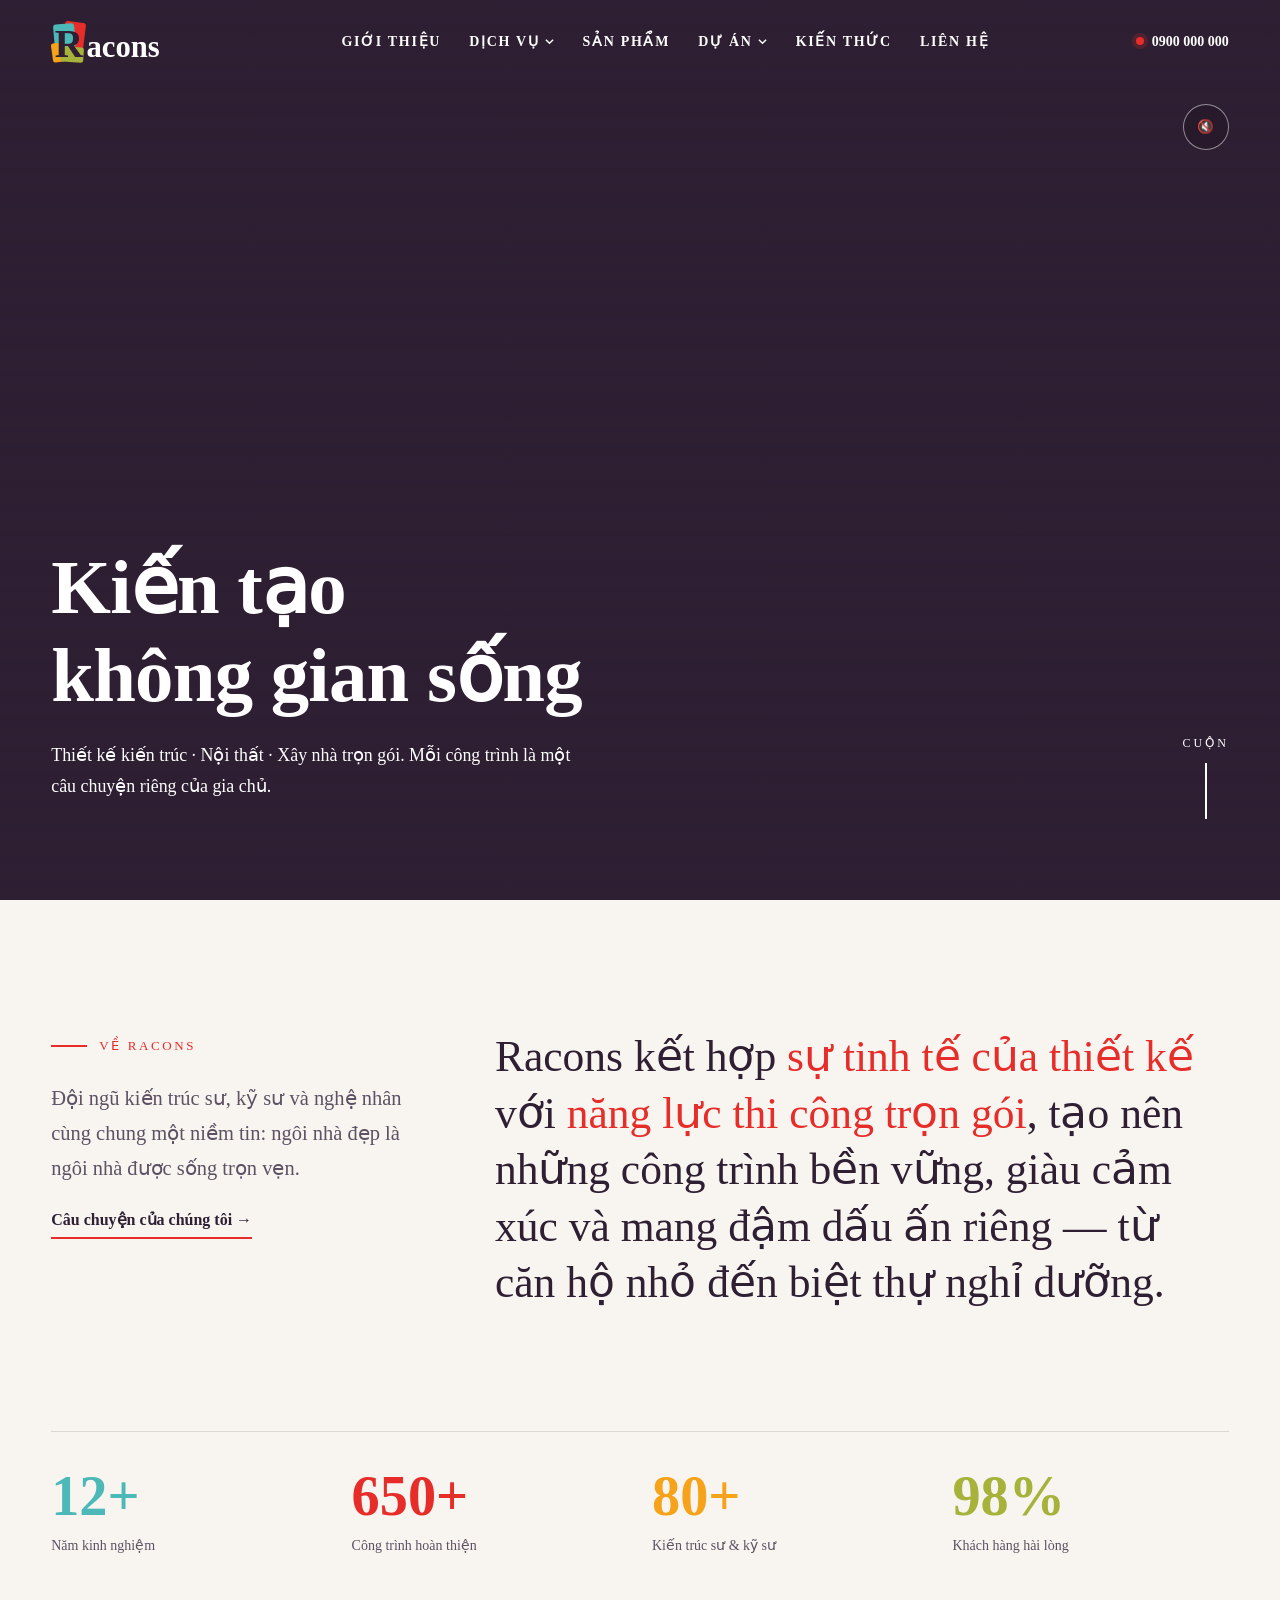
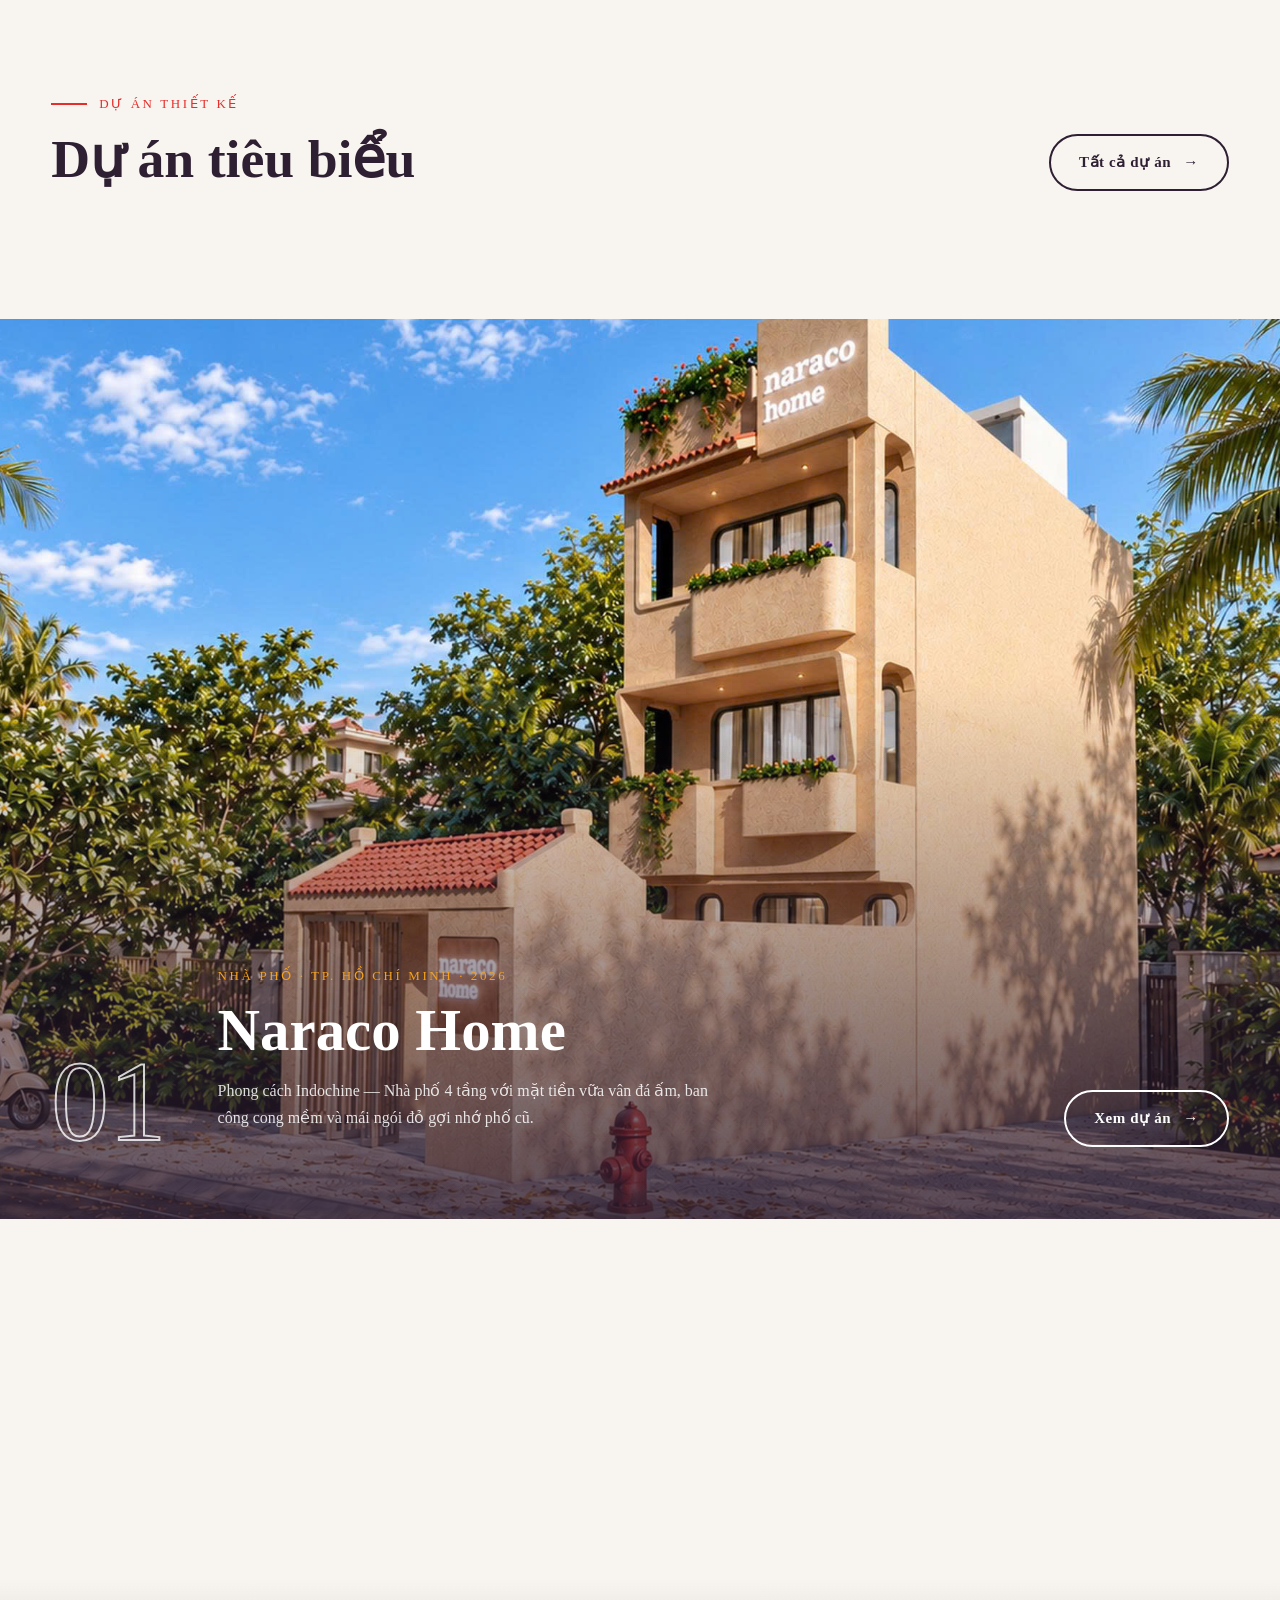
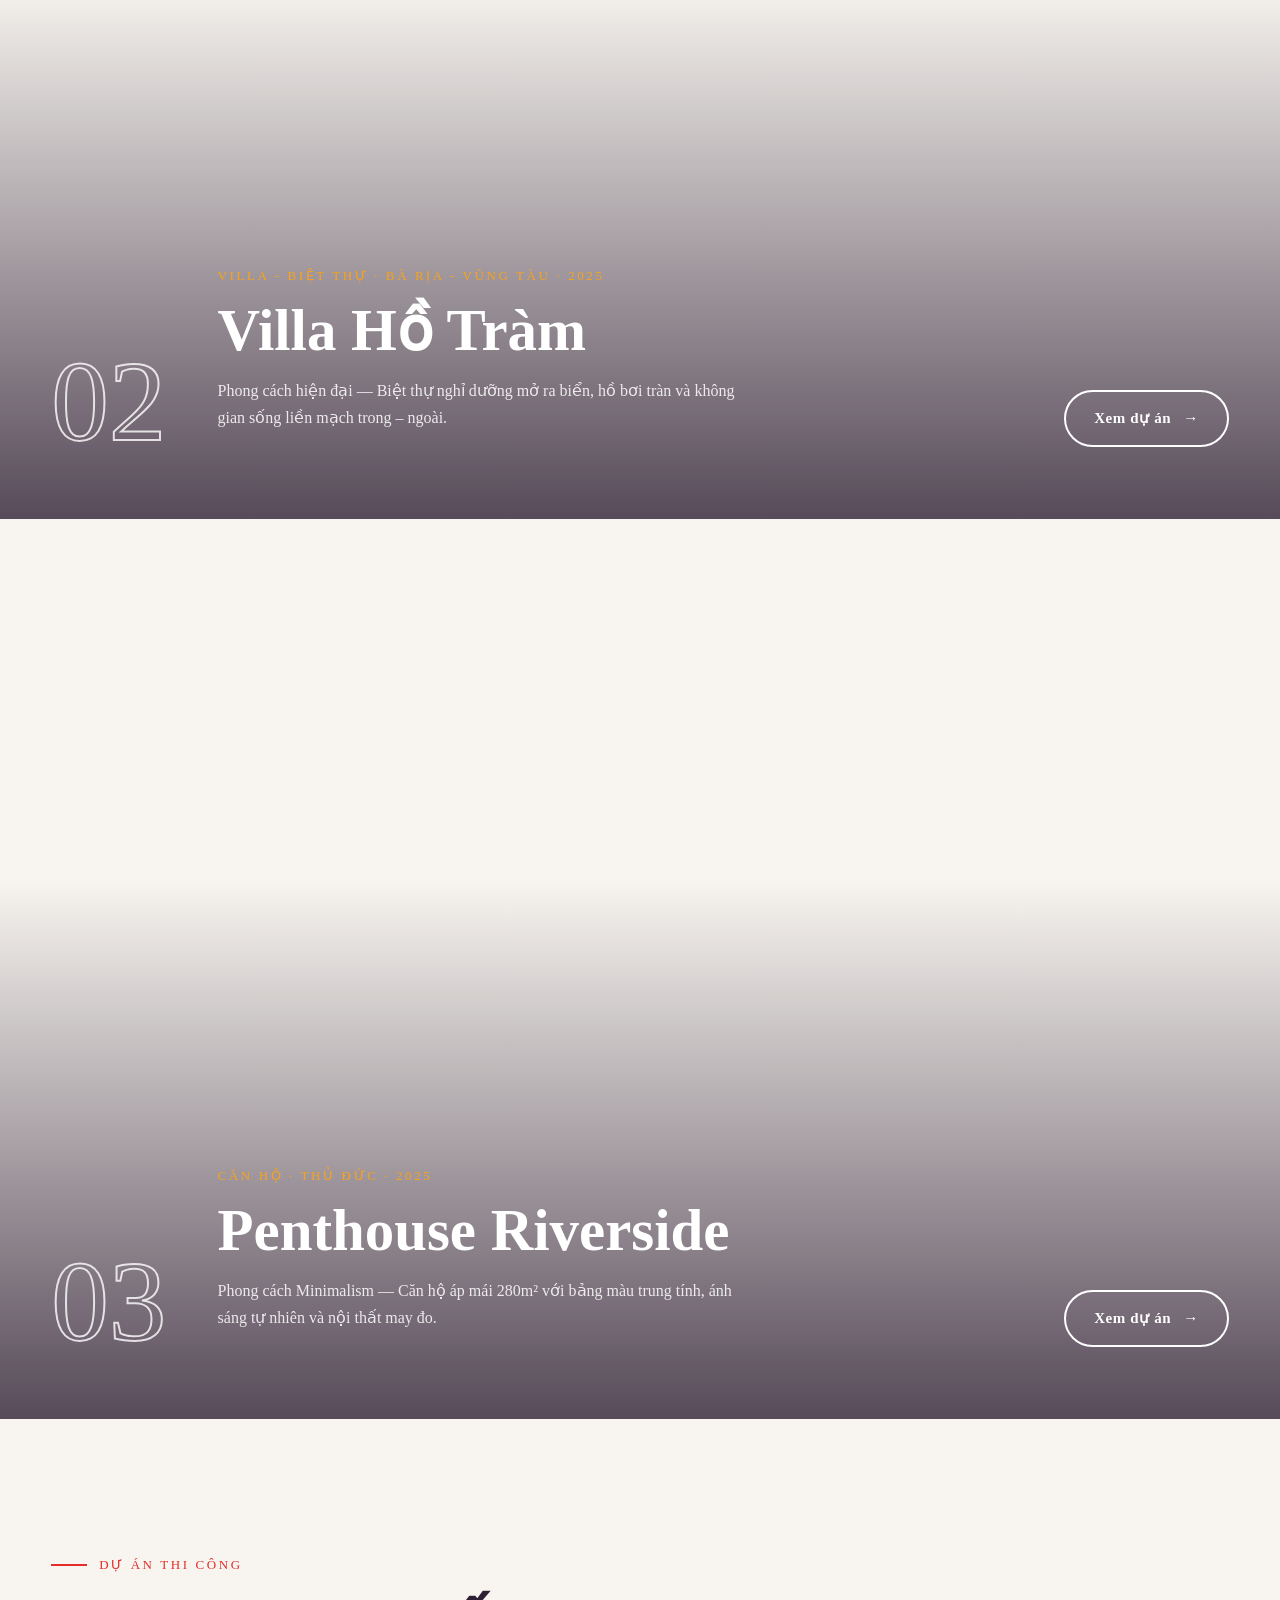
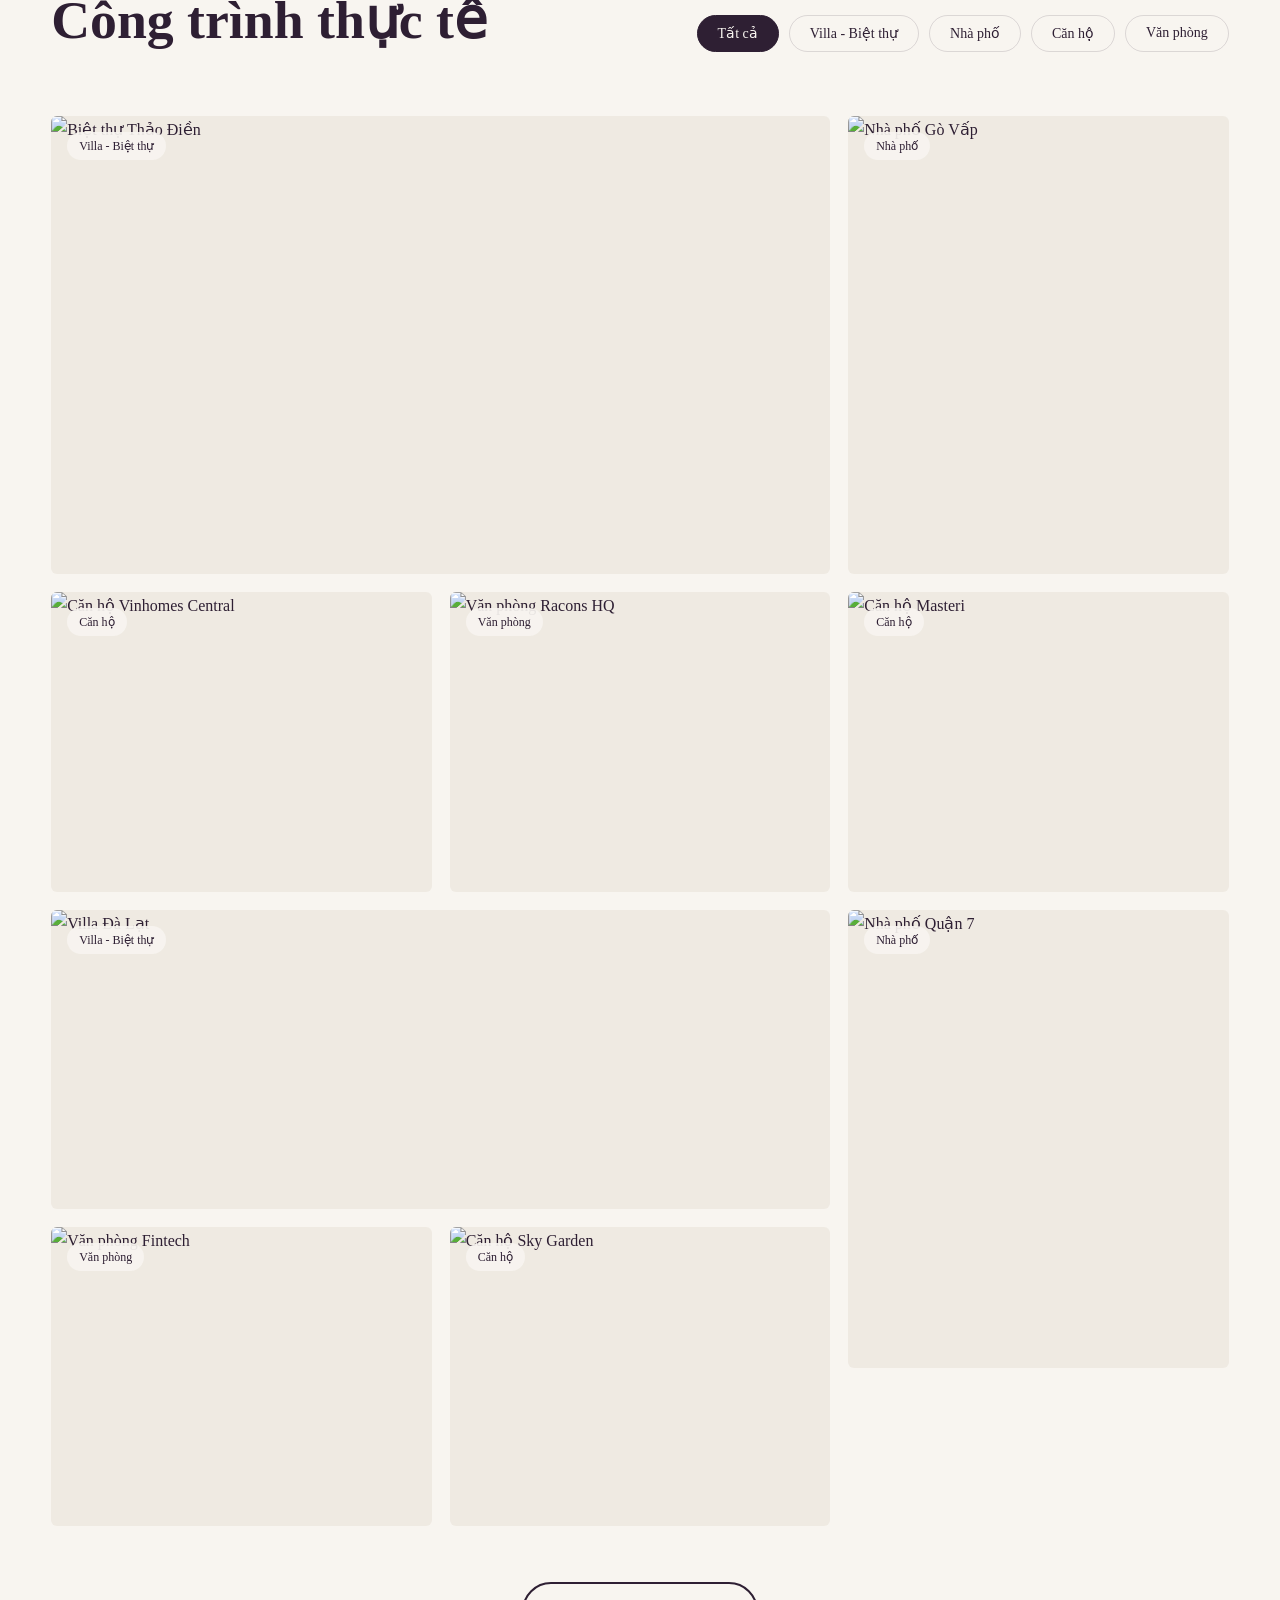
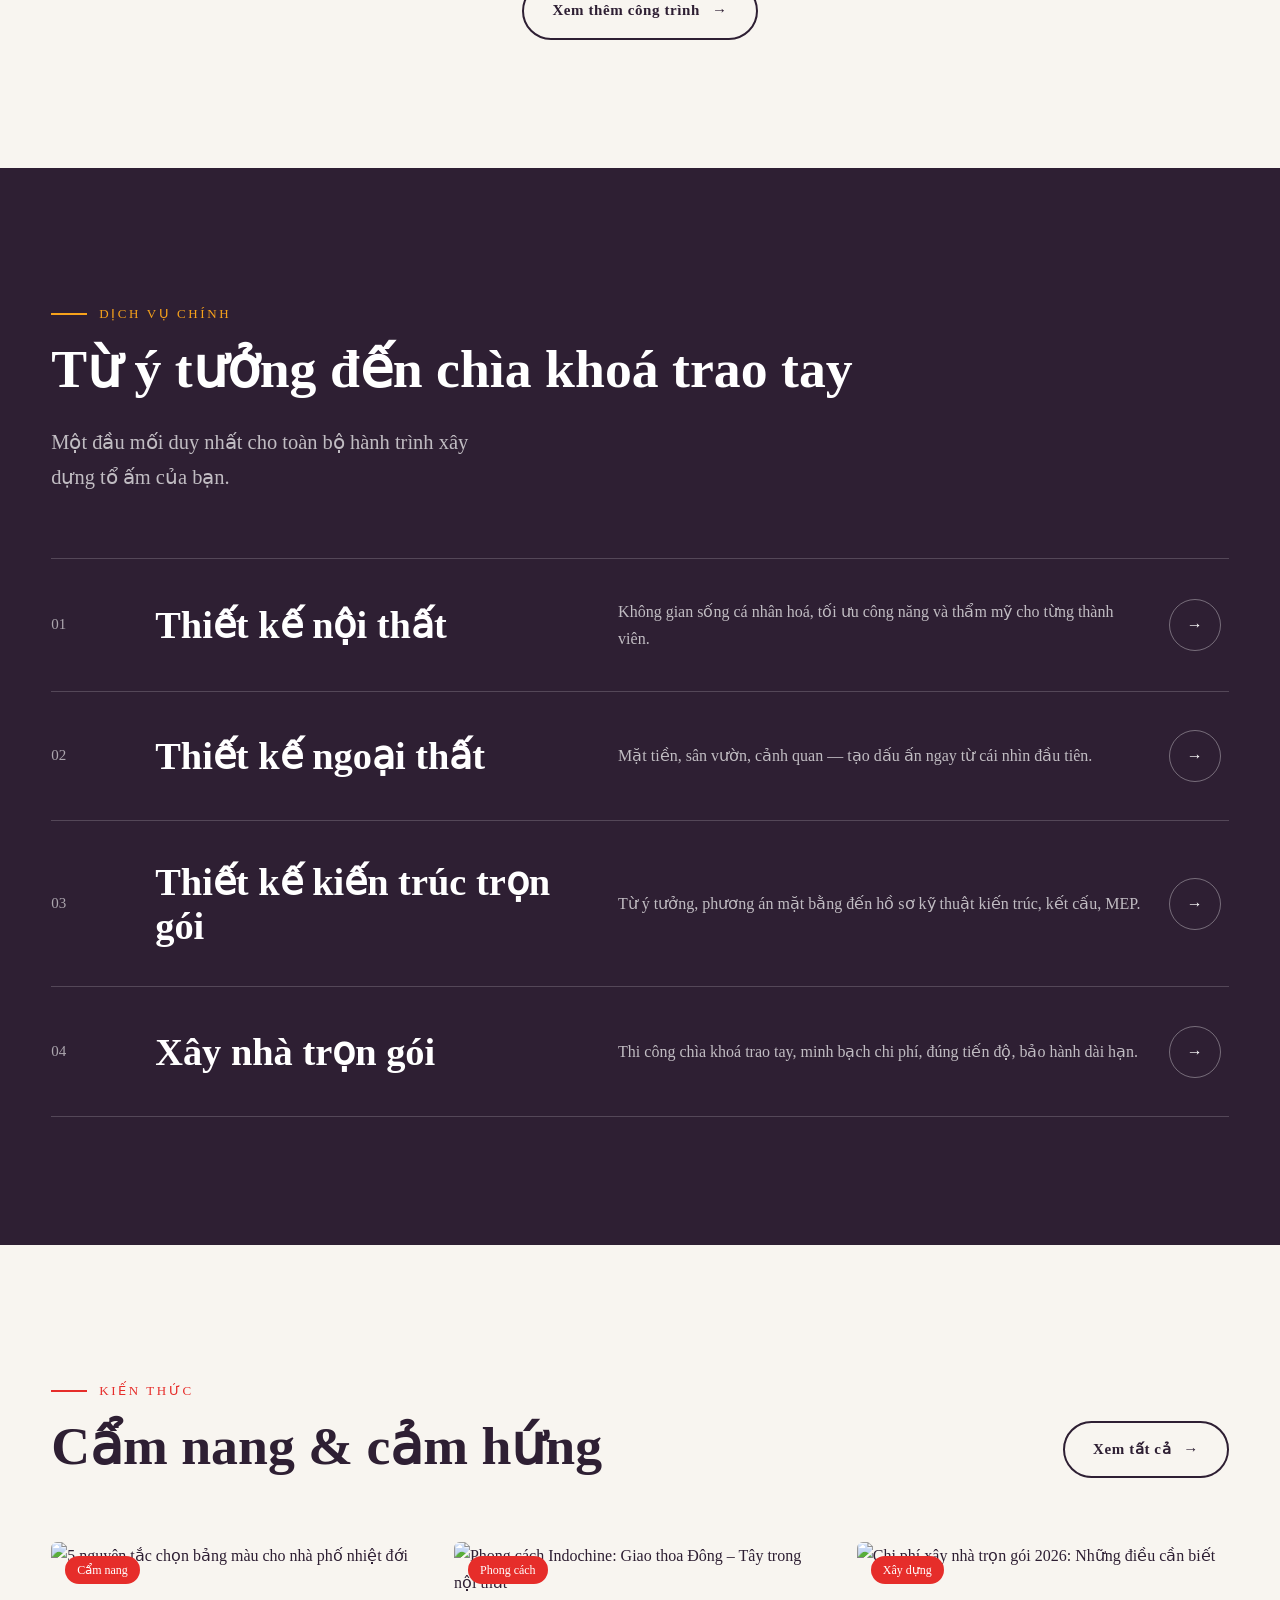
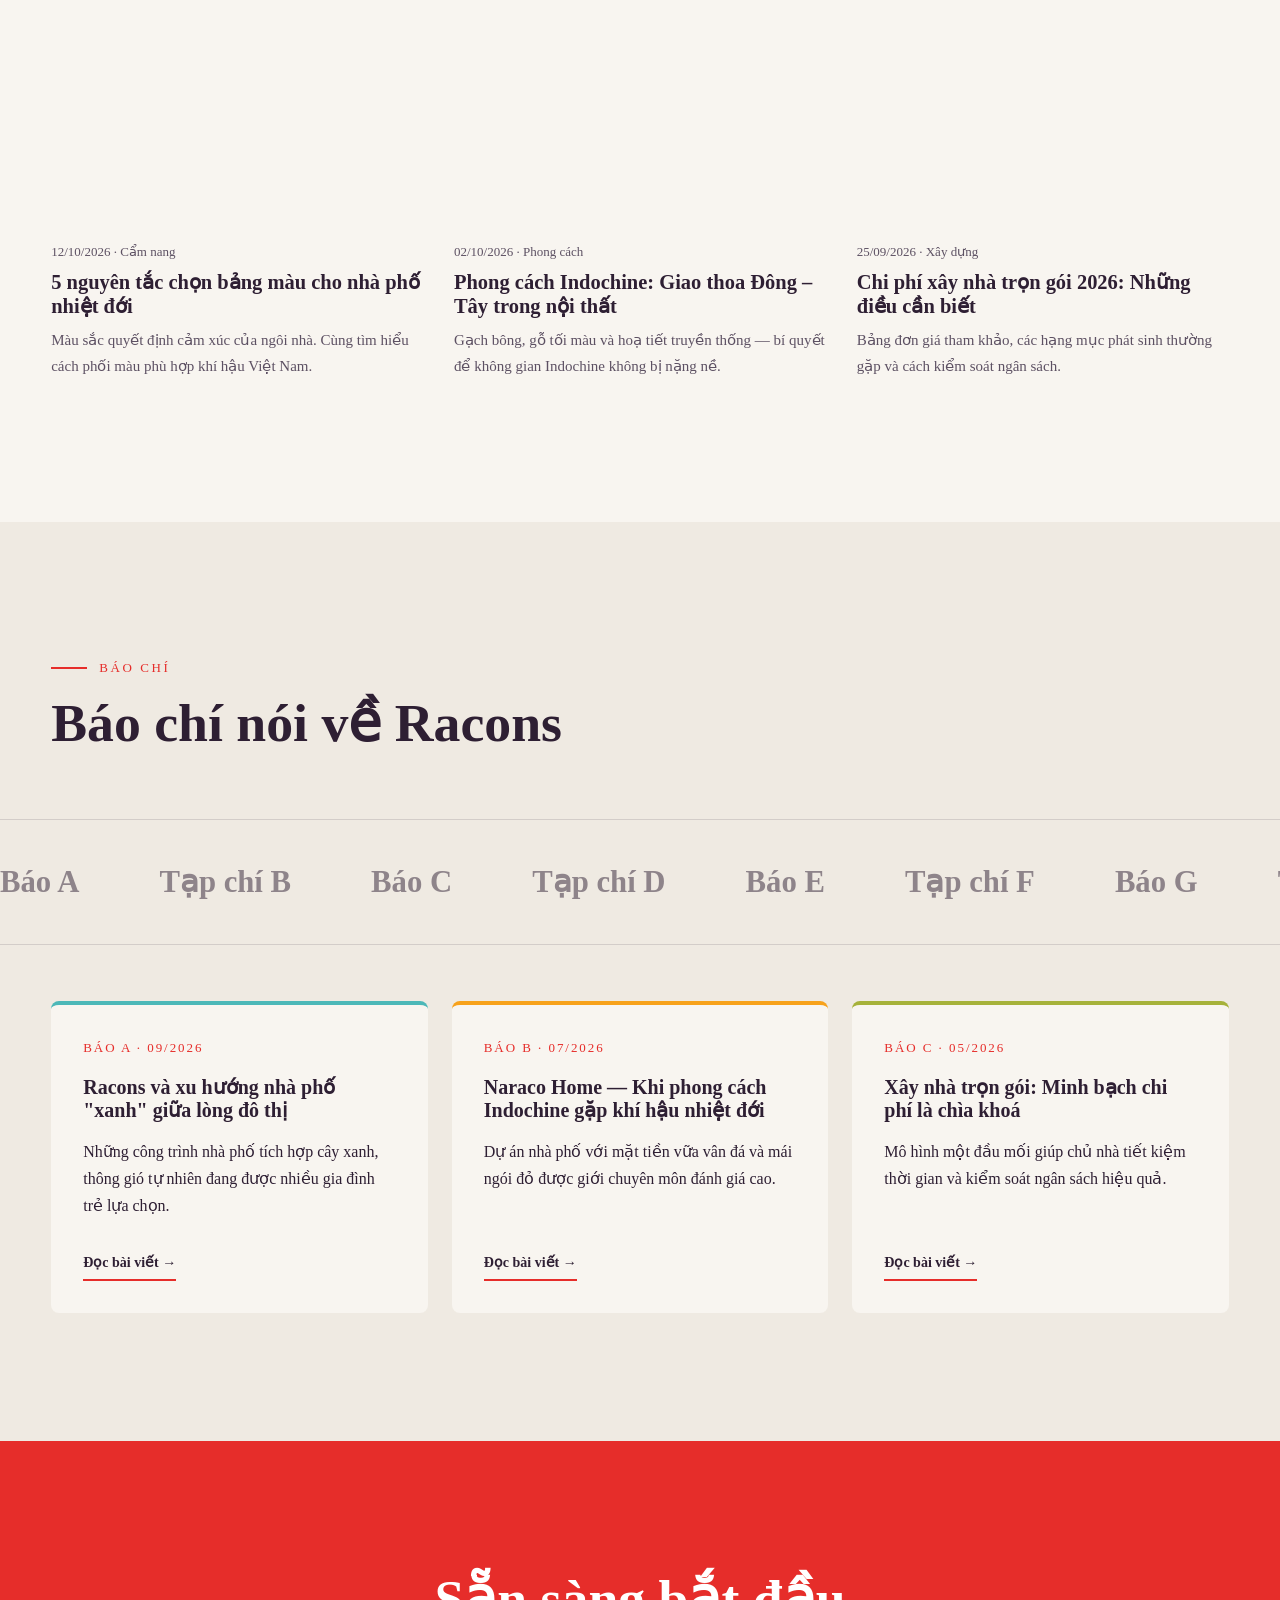
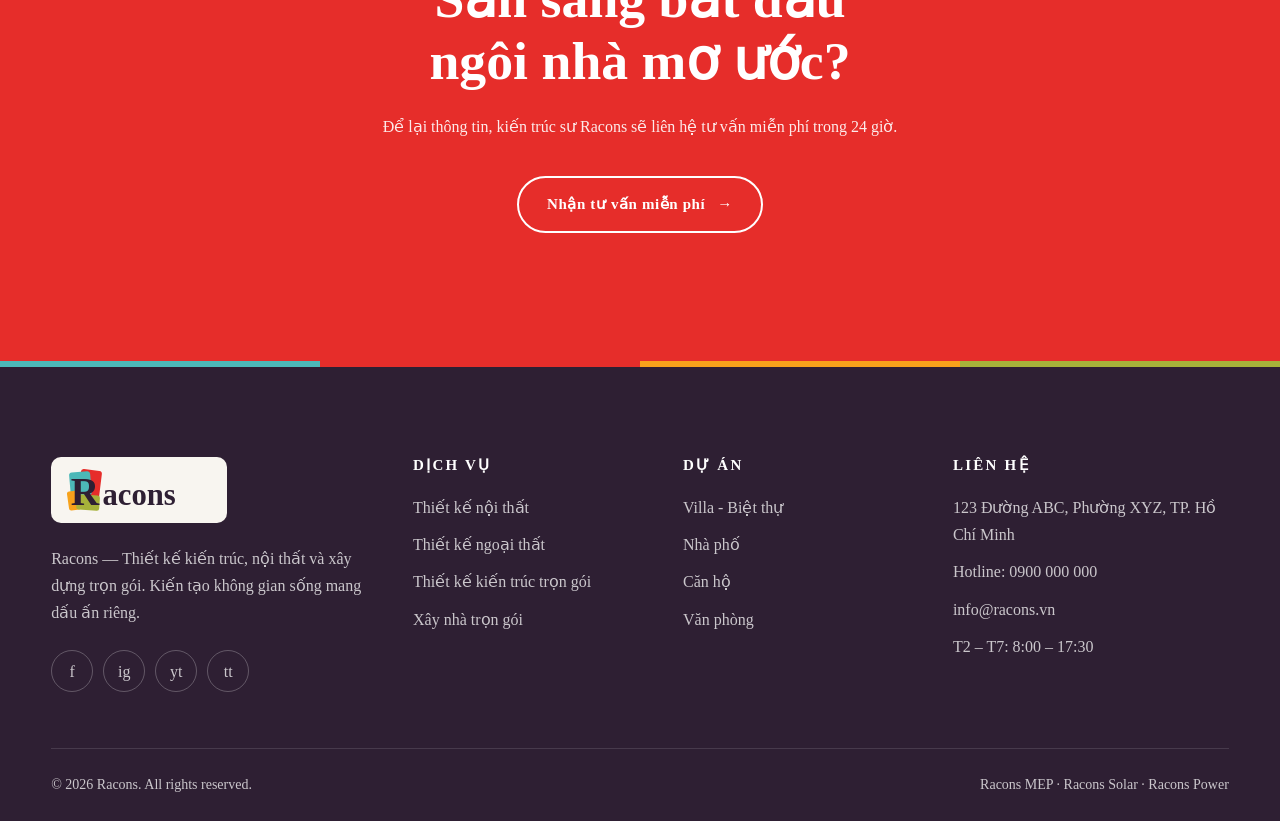
==== index.html @ 45bfd874 "Initial commit: Racons static site" ====
<!doctype html>
<html lang="vi">
<head>
  <meta charset="utf-8">
  <meta name="viewport" content="width=device-width, initial-scale=1">
  <title>Racons — Kiến trúc · Nội thất · Xây dựng trọn gói</title>
  <meta name="description" content="Racons - Thiết kế kiến trúc, nội thất, ngoại thất và xây nhà trọn gói.">
  <link rel="icon" href="/assets/img/logo.svg">
  <link rel="stylesheet" href="/assets/css/style.css">
</head>
<body data-page="home" data-smooth data-header="transparent">
  <div class="loader"><img class="loader__logo" src="/assets/img/logo.svg" alt="Racons"></div>
  <div id="site-header"></div>

  <main>
    <!-- 1. VIDEO -->
    <section class="hero-video" data-youtube="">
      <div class="hero-video__media">
        <div class="hero-video__poster" style="background-image:url('/assets/img/naraco-home.jpg')"></div>
      </div>
      <button class="sound-toggle" aria-label="Bật/tắt âm thanh">🔇</button>
      <div class="container hero-video__content">
        <div class="hero-video__bottom">
          <div>
            <h1 class="title-xl"><span class="split-line"><span>Kiến tạo</span></span><span class="split-line"><span>không gian sống</span></span></h1>
            <p class="reveal reveal-d2">Thiết kế kiến trúc · Nội thất · Xây nhà trọn gói. Mỗi công trình là một câu chuyện riêng của gia chủ.</p>
          </div>
          <a href="#intro" class="scroll-cue">Cuộn<i></i></a>
        </div>
      </div>
    </section>

    <!-- 2. GIỚI THIỆU -->
    <section class="section" id="intro">
      <div class="container">
        <div class="intro-grid">
          <div>
            <span class="eyebrow">Về Racons</span>
            <p class="lead reveal" style="margin-top:24px">Đội ngũ kiến trúc sư, kỹ sư và nghệ nhân cùng chung một niềm tin: ngôi nhà đẹp là ngôi nhà được sống trọn vẹn.</p>
            <a class="link-arrow reveal" href="/gioi-thieu/">Câu chuyện của chúng tôi →</a>
          </div>
          <p class="intro-statement">
            Racons kết hợp <em>sự tinh tế của thiết kế</em> với <em>năng lực thi công trọn gói</em>, tạo nên những công trình
            bền vững, giàu cảm xúc và mang đậm dấu ấn riêng — từ căn hộ nhỏ đến biệt thự nghỉ dưỡng.
          </p>
        </div>
        <div class="stats">
          <div class="stat"><strong data-count="12" data-suffix="+">0</strong><span>Năm kinh nghiệm</span></div>
          <div class="stat"><strong data-count="650" data-suffix="+">0</strong><span>Công trình hoàn thiện</span></div>
          <div class="stat"><strong data-count="80" data-suffix="+">0</strong><span>Kiến trúc sư & kỹ sư</span></div>
          <div class="stat"><strong data-count="98" data-suffix="%">0</strong><span>Khách hàng hài lòng</span></div>
        </div>
      </div>
    </section>

    <!-- 3. DỰ ÁN THIẾT KẾ (cuộn kiểu HBA) -->
    <section>
      <div class="container featured-head section-head">
        <div>
          <span class="eyebrow">Dự án thiết kế</span>
          <h2 class="title-lg">Dự án tiêu biểu</h2>
        </div>
        <a class="btn" href="/du-an/">Tất cả dự án <span class="arrow">→</span></a>
      </div>
      <div class="fp-stack" id="fp-stack"></div>
    </section>

    <!-- 4. DỰ ÁN THI CÔNG (gallery kiểu Mia) -->
    <section class="section">
      <div class="container">
        <div class="section-head">
          <div>
            <span class="eyebrow">Dự án thi công</span>
            <h2 class="title-lg">Công trình thực tế</h2>
          </div>
          <div class="filters" data-filter-group="#gallery">
            <button class="filter-btn is-active" data-filter="all">Tất cả</button>
            <button class="filter-btn" data-filter="villa">Villa - Biệt thự</button>
            <button class="filter-btn" data-filter="nha-pho">Nhà phố</button>
            <button class="filter-btn" data-filter="can-ho">Căn hộ</button>
            <button class="filter-btn" data-filter="van-phong">Văn phòng</button>
          </div>
        </div>
        <div class="gallery" id="gallery" data-limit="9"></div>
        <div class="gallery-more"><a class="btn" href="/du-an/">Xem thêm công trình <span class="arrow">→</span></a></div>
      </div>
    </section>

    <!-- 5. DỊCH VỤ -->
    <section class="section services">
      <div class="container">
        <div class="section-head">
          <div>
            <span class="eyebrow">Dịch vụ chính</span>
            <h2 class="title-lg">Từ ý tưởng đến chìa khoá trao tay</h2>
          </div>
          <p class="lead" style="max-width:440px;margin:0">Một đầu mối duy nhất cho toàn bộ hành trình xây dựng tổ ấm của bạn.</p>
        </div>
        <div class="service-list" id="service-list"></div>
      </div>
    </section>

    <!-- 6. BLOG -->
    <section class="section">
      <div class="container">
        <div class="section-head">
          <div>
            <span class="eyebrow">Kiến thức</span>
            <h2 class="title-lg">Cẩm nang & cảm hứng</h2>
          </div>
          <a class="btn" href="/kien-thuc/">Xem tất cả <span class="arrow">→</span></a>
        </div>
        <div class="blog-grid" data-posts="0,3"></div>
      </div>
    </section>

    <!-- 7. BÁO CHÍ -->
    <section class="section press">
      <div class="container">
        <div class="section-head">
          <div>
            <span class="eyebrow">Báo chí</span>
            <h2 class="title-lg">Báo chí nói về Racons</h2>
          </div>
        </div>
      </div>
      <div class="marquee">
        <div class="marquee__track">
          <span class="press-logo">Báo A</span><span class="press-logo">Tạp chí B</span><span class="press-logo">Báo C</span>
          <span class="press-logo">Tạp chí D</span><span class="press-logo">Báo E</span><span class="press-logo">Tạp chí F</span>
          <span class="press-logo">Báo G</span><span class="press-logo">Tạp chí H</span>
          <span class="press-logo">Báo A</span><span class="press-logo">Tạp chí B</span><span class="press-logo">Báo C</span>
          <span class="press-logo">Tạp chí D</span><span class="press-logo">Báo E</span><span class="press-logo">Tạp chí F</span>
          <span class="press-logo">Báo G</span><span class="press-logo">Tạp chí H</span>
        </div>
      </div>
      <div class="container">
        <div class="press-grid">
          <article class="press-card reveal">
            <span class="press-card__src">Báo A · 09/2026</span>
            <h3>Racons và xu hướng nhà phố "xanh" giữa lòng đô thị</h3>
            <p>Những công trình nhà phố tích hợp cây xanh, thông gió tự nhiên đang được nhiều gia đình trẻ lựa chọn.</p>
            <a class="link-arrow" href="#">Đọc bài viết →</a>
          </article>
          <article class="press-card reveal reveal-d1">
            <span class="press-card__src">Báo B · 07/2026</span>
            <h3>Naraco Home — Khi phong cách Indochine gặp khí hậu nhiệt đới</h3>
            <p>Dự án nhà phố với mặt tiền vữa vân đá và mái ngói đỏ được giới chuyên môn đánh giá cao.</p>
            <a class="link-arrow" href="#">Đọc bài viết →</a>
          </article>
          <article class="press-card reveal reveal-d2">
            <span class="press-card__src">Báo C · 05/2026</span>
            <h3>Xây nhà trọn gói: Minh bạch chi phí là chìa khoá</h3>
            <p>Mô hình một đầu mối giúp chủ nhà tiết kiệm thời gian và kiểm soát ngân sách hiệu quả.</p>
            <a class="link-arrow" href="#">Đọc bài viết →</a>
          </article>
        </div>
      </div>
    </section>

    <section class="section cta-band">
      <div class="container">
        <h2 class="title-lg">Sẵn sàng bắt đầu ngôi nhà mơ ước?</h2>
        <p>Để lại thông tin, kiến trúc sư Racons sẽ liên hệ tư vấn miễn phí trong 24 giờ.</p>
        <a class="btn" href="/lien-he/">Nhận tư vấn miễn phí <span class="arrow">→</span></a>
      </div>
    </section>
  </main>

  <div id="site-footer"></div>

  <script src="https://unpkg.com/lenis@1.1.13/dist/lenis.min.js"></script>
  <script src="https://cdnjs.cloudflare.com/ajax/libs/gsap/3.12.5/gsap.min.js"></script>
  <script src="https://cdnjs.cloudflare.com/ajax/libs/gsap/3.12.5/ScrollTrigger.min.js"></script>
  <script src="/assets/js/data.js"></script>
  <script src="/assets/js/main.js"></script>
</body>
</html>
---- assets/css/style.css ----
/* ==========================================================
   RACONS — Kiến trúc & Nội thất
   Màu lấy từ logo: đỏ, tím than, cam, xanh ngọc, xanh olive
   ========================================================== */
:root {
  --red: #E62D2A;
  --plum: #2E1F33;
  --orange: #F7A21B;
  --teal: #4CB8B8;
  --olive: #A6B23A;

  --ink: #2E1F33;
  --ink-soft: #5d5163;
  --paper: #F8F5F0;
  --paper-2: #EFEAE2;
  --line: rgba(46, 31, 51, .14);
  --white: #fff;

  --font: "Comic Sans MS", "Comic Sans", "Chalkboard SE", "Comic Neue", cursive;
  --header-h: 84px;
  --gutter: clamp(16px, 4vw, 64px);
  --ease: cubic-bezier(.22, .61, .36, 1);
}

*, *::before, *::after { box-sizing: border-box; }
html { -webkit-text-size-adjust: 100%; }
html.lenis, html.lenis body { height: auto; }
.lenis.lenis-smooth { scroll-behavior: auto !important; }
.lenis.lenis-stopped { overflow: hidden; }

body {
  margin: 0;
  font-family: var(--font);
  color: var(--ink);
  background: var(--paper);
  font-size: 16px;
  line-height: 1.7;
  -webkit-font-smoothing: antialiased;
  overflow-x: clip;
}
img, video, iframe { display: block; max-width: 100%; }
a { color: inherit; text-decoration: none; }
button { font-family: inherit; cursor: pointer; }
h1, h2, h3, h4 { margin: 0; font-weight: 700; line-height: 1.15; }
p { margin: 0 0 1em; }
ul { margin: 0; padding: 0; list-style: none; }

.container { width: 100%; max-width: 1440px; margin: 0 auto; padding: 0 var(--gutter); }
.section { padding: clamp(72px, 10vw, 160px) 0; }
.eyebrow {
  display: inline-flex; align-items: center; gap: 12px;
  font-size: 13px; letter-spacing: .2em; text-transform: uppercase; color: var(--red);
}
.eyebrow::before { content: ""; width: 36px; height: 2px; background: currentColor; }
.title-xl { font-size: clamp(36px, 6vw, 88px); letter-spacing: -.01em; }
.title-lg { font-size: clamp(30px, 4.2vw, 60px); }
.title-md { font-size: clamp(22px, 2.4vw, 32px); }
.lead { font-size: clamp(18px, 1.6vw, 22px); color: var(--ink-soft); }

.section-head {
  display: flex; justify-content: space-between; align-items: flex-end; gap: 24px;
  flex-wrap: wrap; margin-bottom: clamp(36px, 5vw, 72px);
}
.section-head h2 { margin-top: 14px; }

.btn {
  display: inline-flex; align-items: center; gap: 12px;
  padding: 14px 28px; border-radius: 999px; border: 2px solid currentColor;
  font-size: 15px; font-weight: 700; letter-spacing: .04em;
  transition: background .35s var(--ease), color .35s var(--ease), border-color .35s var(--ease);
  background: transparent; color: inherit;
}
.btn:hover { background: var(--ink); color: var(--paper); border-color: var(--ink); }
.btn--solid { background: var(--red); border-color: var(--red); color: #fff; }
.btn--solid:hover { background: var(--plum); border-color: var(--plum); }
.btn .arrow { transition: transform .35s var(--ease); }
.btn:hover .arrow { transform: translateX(4px); }

.link-arrow {
  display: inline-flex; gap: 10px; align-items: center; font-weight: 700;
  border-bottom: 2px solid var(--red); padding-bottom: 4px;
}

/* Four-colour bar from logo */
.brand-bar { display: flex; height: 6px; }
.brand-bar span { flex: 1; }
.brand-bar span:nth-child(1) { background: var(--teal); }
.brand-bar span:nth-child(2) { background: var(--red); }
.brand-bar span:nth-child(3) { background: var(--orange); }
.brand-bar span:nth-child(4) { background: var(--olive); }

/* ================= HEADER ================= */
.site-header {
  position: fixed; inset: 0 0 auto 0; z-index: 100;
  height: var(--header-h);
  color: var(--ink);
  background: rgba(248, 245, 240, .92);
  backdrop-filter: blur(10px);
  border-bottom: 1px solid var(--line);
  transition: transform .45s var(--ease), background .35s, color .35s, border-color .35s;
}
.site-header.is-transparent { background: transparent; color: #fff; border-color: transparent; backdrop-filter: none; }
.site-header.is-hidden { transform: translateY(-100%); }
.site-header .container { height: 100%; display: flex; align-items: center; justify-content: space-between; gap: 24px; }

.logo { display: flex; align-items: center; height: 46px; position: relative; z-index: 2; }
.logo svg { height: 100%; width: auto; }
.logo .logo-text { fill: currentColor; }

.nav { display: flex; align-items: center; gap: clamp(16px, 2.4vw, 40px); }
.nav > ul { display: flex; gap: clamp(16px, 2.2vw, 36px); }
.nav-item { position: relative; }
.nav-link {
  display: inline-flex; align-items: center; gap: 6px;
  font-size: 14px; font-weight: 700; letter-spacing: .12em; text-transform: uppercase;
  padding: 28px 0; position: relative;
}
.nav-link::after {
  content: ""; position: absolute; left: 0; bottom: 20px; width: 100%; height: 2px;
  background: var(--red); transform: scaleX(0); transform-origin: right; transition: transform .4s var(--ease);
}
.nav-item:hover > .nav-link::after, .nav-link.is-active::after { transform: scaleX(1); transform-origin: left; }
.nav-link .caret { width: 9px; height: 9px; transition: transform .3s; }
.nav-item:hover .caret { transform: rotate(180deg); }

.submenu {
  position: absolute; top: 100%; left: -24px; min-width: 260px;
  background: var(--paper); color: var(--ink);
  padding: 14px 0; border-radius: 0 0 14px 14px;
  box-shadow: 0 24px 50px rgba(46, 31, 51, .16);
  opacity: 0; visibility: hidden; transform: translateY(10px);
  transition: opacity .3s, transform .3s var(--ease), visibility .3s;
}
.submenu::before { content: ""; position: absolute; top: 0; left: 0; right: 0; height: 4px;
  background: linear-gradient(90deg, var(--teal) 25%, var(--red) 25% 50%, var(--orange) 50% 75%, var(--olive) 75%); }
.nav-item:hover .submenu, .nav-item:focus-within .submenu { opacity: 1; visibility: visible; transform: none; }
.submenu a { display: block; padding: 10px 24px; font-size: 15px; transition: padding .3s var(--ease), color .3s; }
.submenu a:hover { color: var(--red); padding-left: 32px; }

.header-cta { display: inline-flex; align-items: center; gap: 8px; font-weight: 700; font-size: 14px; white-space: nowrap; }
.header-cta .dot { width: 8px; height: 8px; border-radius: 50%; background: var(--red); box-shadow: 0 0 0 4px rgba(230,45,42,.2); }

.burger { display: none; width: 44px; height: 44px; border: 0; background: none; color: inherit; position: relative; }
.burger span { position: absolute; left: 10px; right: 10px; height: 2px; background: currentColor; transition: transform .35s var(--ease), opacity .3s; }
.burger span:nth-child(1) { top: 15px; }
.burger span:nth-child(2) { top: 21px; }
.burger span:nth-child(3) { top: 27px; }
.menu-open .burger span:nth-child(1) { transform: translateY(6px) rotate(45deg); }
.menu-open .burger span:nth-child(2) { opacity: 0; }
.menu-open .burger span:nth-child(3) { transform: translateY(-6px) rotate(-45deg); }

@media (max-width: 1080px) {
  .header-cta { display: none; }
  .burger { display: block; z-index: 2; }
  .nav {
    position: fixed; inset: 0; background: var(--plum); color: #fff;
    flex-direction: column; justify-content: flex-start; align-items: stretch;
    padding: calc(var(--header-h) + 20px) var(--gutter) 40px; overflow-y: auto;
    clip-path: inset(0 0 100% 0); transition: clip-path .6s var(--ease);
  }
  .menu-open .nav { clip-path: inset(0 0 0 0); }
  /* transform/backdrop-filter would trap the fixed menu inside the header */
  .menu-open .site-header { color: #fff; transform: none; backdrop-filter: none; background: transparent; border-color: transparent; }
  .menu-open .logo .logo-text { fill: #fff; }
  .nav > ul { flex-direction: column; gap: 0; }
  .nav-item { border-bottom: 1px solid rgba(255,255,255,.12); }
  .nav-link { font-size: 22px; padding: 16px 0; width: 100%; justify-content: space-between; }
  .nav-link::after { display: none; }
  .submenu { position: static; opacity: 1; visibility: visible; transform: none; box-shadow: none;
    background: transparent; color: rgba(255,255,255,.75); padding: 0 0 12px; display: none; min-width: 0; }
  .submenu::before { display: none; }
  .nav-item.is-open .submenu { display: block; }
  .nav-item.is-open .caret { transform: rotate(180deg); }
  .nav-item:hover .caret { transform: none; }
  .submenu a { padding: 8px 0 8px 16px; }
}

/* ================= HERO VIDEO ================= */
.hero-video { position: relative; height: 100vh; height: 100svh; min-height: 560px; overflow: hidden; background: var(--plum); color: #fff; }
.hero-video__media { position: absolute; inset: 0; }
.hero-video__poster { position: absolute; inset: 0; background-size: cover; background-position: center; transition: opacity 1.2s; }
.hero-video__media iframe {
  position: absolute; top: 50%; left: 50%; border: 0; pointer-events: none;
  width: 100vw; height: 56.25vw; min-height: 100%; min-width: 177.78vh;
  transform: translate(-50%, -50%);
}
.hero-video.is-playing .hero-video__poster { opacity: 0; }
.hero-video::after { content: ""; position: absolute; inset: 0;
  background: linear-gradient(180deg, rgba(46,31,51,.45) 0%, rgba(46,31,51,.05) 40%, rgba(46,31,51,.7) 100%); }
.hero-video__content { position: absolute; z-index: 2; left: 0; right: 0; bottom: clamp(48px, 9vh, 110px); }
.hero-video__content h1 { max-width: 14ch; }
.hero-video__content p { max-width: 520px; margin-top: 20px; font-size: clamp(16px, 1.4vw, 20px); opacity: .9; }
.hero-video__bottom { display: flex; justify-content: space-between; align-items: flex-end; gap: 32px; flex-wrap: wrap; }
.scroll-cue { display: flex; flex-direction: column; align-items: center; gap: 10px; font-size: 12px; letter-spacing: .25em; text-transform: uppercase; }
.scroll-cue i { width: 2px; height: 56px; background: rgba(255,255,255,.3); position: relative; overflow: hidden; }
.scroll-cue i::after { content: ""; position: absolute; inset: 0; background: #fff; animation: cue 2s var(--ease) infinite; }
@keyframes cue { 0% { transform: translateY(-100%); } 100% { transform: translateY(100%); } }
.sound-toggle {
  position: absolute; z-index: 3; right: var(--gutter); top: calc(var(--header-h) + 20px);
  width: 46px; height: 46px; border-radius: 50%; border: 1px solid rgba(255,255,255,.5);
  background: rgba(0,0,0,.15); color: #fff; display: grid; place-items: center;
}

/* ================= PAGE HERO (inner pages) ================= */
.page-hero { position: relative; min-height: 64vh; display: flex; align-items: flex-end; color: #fff; overflow: hidden; background: var(--plum); }
.page-hero__bg { position: absolute; inset: -8% 0; background-size: cover; background-position: center; }
.page-hero::after { content: ""; position: absolute; inset: 0; background: linear-gradient(180deg, rgba(46,31,51,.35), rgba(46,31,51,.75)); }
.page-hero .container { position: relative; z-index: 2; padding-top: calc(var(--header-h) + 60px); padding-bottom: clamp(40px, 7vw, 90px); }
.page-hero .eyebrow { color: var(--orange); }
.page-hero h1 { margin-top: 16px; }
.page-hero p { max-width: 640px; margin-top: 18px; opacity: .9; font-size: 18px; }
.breadcrumb { font-size: 13px; opacity: .75; margin-top: 22px; }
.breadcrumb a:hover { color: var(--orange); }

/* ================= INTRO ================= */
.intro-grid { display: grid; grid-template-columns: 1fr 2fr; gap: clamp(32px, 6vw, 120px); }
.intro-statement { font-size: clamp(26px, 3.4vw, 50px); line-height: 1.3; }
.intro-statement .word { display: inline-block; opacity: .15; transition: opacity .2s; }
.intro-statement em { font-style: normal; color: var(--red); }
.stats { display: grid; grid-template-columns: repeat(4, 1fr); gap: 24px; margin-top: clamp(48px, 6vw, 96px); border-top: 1px solid var(--line); padding-top: 36px; }
.stat strong { display: block; font-size: clamp(36px, 4.4vw, 64px); line-height: 1; }
.stat:nth-child(1) strong { color: var(--teal); }
.stat:nth-child(2) strong { color: var(--red); }
.stat:nth-child(3) strong { color: var(--orange); }
.stat:nth-child(4) strong { color: var(--olive); }
.stat span { display: block; margin-top: 10px; font-size: 14px; color: var(--ink-soft); }
@media (max-width: 860px) {
  .intro-grid { grid-template-columns: 1fr; }
  .stats { grid-template-columns: repeat(2, 1fr); }
}

/* ================= FEATURED PROJECTS (HBA-style stack) ================= */
.featured-head { padding-bottom: clamp(36px, 5vw, 64px); }
.fp-stack { position: relative; }
.fp-panel { position: sticky; top: 0; height: 100vh; height: 100svh; overflow: hidden; color: #fff; }
.fp-panel__inner { position: absolute; inset: 0; transform-origin: center top; }
.fp-panel__img { position: absolute; inset: 0; overflow: hidden; }
.fp-panel__img img { width: 100%; height: 100%; object-fit: cover; transform: scale(1.15); will-change: transform; }
.fp-panel__inner::after { content: ""; position: absolute; inset: 0; background: linear-gradient(180deg, rgba(0,0,0,0) 40%, rgba(46,31,51,.8)); }
.fp-panel__shade { position: absolute; inset: 0; background: #000; opacity: 0; z-index: 2; pointer-events: none; }
.fp-panel__caption {
  position: absolute; z-index: 3; left: 0; right: 0; bottom: clamp(36px, 8vh, 90px);
  display: grid; grid-template-columns: auto 1fr auto; align-items: end; gap: clamp(20px, 4vw, 60px);
}
.fp-panel__num { font-size: clamp(60px, 9vw, 140px); line-height: .8; color: transparent; -webkit-text-stroke: 2px rgba(255,255,255,.8); }
.fp-panel__meta { font-size: 13px; letter-spacing: .2em; text-transform: uppercase; color: var(--orange); }
.fp-panel__title { font-size: clamp(30px, 4.6vw, 70px); margin-top: 10px; }
.fp-panel__desc { max-width: 520px; margin-top: 12px; opacity: .85; }
.fp-panel .btn { color: #fff; }
.fp-panel .btn:hover { background: #fff; color: var(--ink); border-color: #fff; }
@media (max-width: 760px) {
  .fp-panel__caption { grid-template-columns: 1fr; }
  .fp-panel__num { font-size: 56px; }
}

/* ================= GALLERY (Mia-style) ================= */
.filters { display: flex; flex-wrap: wrap; gap: 10px; }
.filter-btn {
  border: 1.5px solid var(--line); background: transparent; color: var(--ink);
  padding: 9px 20px; border-radius: 999px; font-size: 14px; transition: all .3s var(--ease);
}
.filter-btn:hover { border-color: var(--ink); }
.filter-btn.is-active { background: var(--ink); color: var(--paper); border-color: var(--ink); }

.gallery {
  display: grid; grid-template-columns: repeat(12, 1fr); grid-auto-rows: clamp(120px, 11vw, 190px);
  gap: clamp(10px, 1.4vw, 22px);
}
.g-item { position: relative; overflow: hidden; border-radius: 6px; background: var(--paper-2); grid-column: span 4; grid-row: span 2; }
.g-item.is-wide { grid-column: span 8; }
.g-item.is-tall { grid-row: span 3; }
.g-item.is-hidden { display: none; }
.g-item img { width: 100%; height: 100%; object-fit: cover; transition: transform 1.1s var(--ease), filter .6s; }
.g-item::after { content: ""; position: absolute; inset: 0; background: linear-gradient(180deg, transparent 45%, rgba(46,31,51,.85)); opacity: 0; transition: opacity .5s; }
.g-item__info { position: absolute; z-index: 2; left: 22px; right: 22px; bottom: 20px; color: #fff; transform: translateY(16px); opacity: 0; transition: all .5s var(--ease); }
.g-item__info span { font-size: 12px; letter-spacing: .2em; text-transform: uppercase; color: var(--orange); }
.g-item__info h3 { font-size: clamp(18px, 1.6vw, 24px); margin-top: 6px; }
.g-item:hover img { transform: scale(1.07); }
.g-item:hover::after, .g-item:hover .g-item__info { opacity: 1; transform: none; }
.g-item__tag { position: absolute; top: 16px; left: 16px; z-index: 2; background: rgba(248,245,240,.92); color: var(--ink);
  font-size: 12px; padding: 4px 12px; border-radius: 999px; }
@media (hover: none) { .g-item::after, .g-item__info { opacity: 1; transform: none; } }
@media (max-width: 860px) {
  .gallery { grid-template-columns: repeat(2, 1fr); grid-auto-rows: 44vw; }
  .g-item, .g-item.is-wide { grid-column: span 1; grid-row: span 1; }
  .g-item.is-wide { grid-column: span 2; }
  .g-item.is-tall { grid-row: span 2; }
}
@media (max-width: 520px) {
  .gallery { grid-template-columns: 1fr; grid-auto-rows: 72vw; }
  .g-item, .g-item.is-wide, .g-item.is-tall { grid-column: span 1; grid-row: span 1; }
}
.gallery-more { text-align: center; margin-top: 56px; }

/* ================= SERVICES list w/ hover image ================= */
.services { background: var(--plum); color: #fff; position: relative; overflow: hidden; }
.services .eyebrow { color: var(--orange); }
.services .lead { color: rgba(255,255,255,.7); }
.service-list { border-top: 1px solid rgba(255,255,255,.18); }
.service-row {
  display: grid; grid-template-columns: 80px 1fr 1.2fr 60px; gap: 24px; align-items: center;
  padding: clamp(24px, 3vw, 40px) 0; border-bottom: 1px solid rgba(255,255,255,.18); position: relative;
}
.service-row__num { font-size: 15px; opacity: .6; }
.service-row h3 { font-size: clamp(24px, 3vw, 44px); transition: transform .5s var(--ease), color .4s; }
.service-row p { margin: 0; color: rgba(255,255,255,.7); }
.service-row__arrow { width: 52px; height: 52px; border-radius: 50%; border: 1px solid rgba(255,255,255,.35); display: grid; place-items: center; transition: all .4s var(--ease); }
.service-row:hover h3 { transform: translateX(14px); }
.service-row:nth-child(1):hover h3 { color: var(--teal); }
.service-row:nth-child(2):hover h3 { color: var(--orange); }
.service-row:nth-child(3):hover h3 { color: var(--olive); }
.service-row:nth-child(4):hover h3 { color: var(--red); }
.service-row:hover .service-row__arrow { background: #fff; color: var(--ink); transform: rotate(-45deg); }
.hover-reveal {
  position: fixed; top: 0; left: 0; width: 320px; height: 220px; pointer-events: none; z-index: 50;
  border-radius: 8px; overflow: hidden; opacity: 0; transform: scale(.85); transition: opacity .35s, transform .35s var(--ease);
}
.hover-reveal.is-visible { opacity: 1; transform: scale(1); }
.hover-reveal img { width: 100%; height: 100%; object-fit: cover; }
@media (max-width: 860px) {
  .service-row { grid-template-columns: 40px 1fr 44px; }
  .service-row p { grid-column: 2 / 3; }
  .service-row__arrow { grid-row: 1; grid-column: 3; width: 44px; height: 44px; }
  .hover-reveal { display: none; }
}

/* ================= BLOG ================= */
.blog-grid { display: grid; grid-template-columns: repeat(3, 1fr); gap: clamp(20px, 2.4vw, 40px); }
.post-card__img { aspect-ratio: 4 / 3; overflow: hidden; border-radius: 6px; position: relative; }
.post-card__img img { width: 100%; height: 100%; object-fit: cover; transition: transform 1s var(--ease); }
.post-card:hover .post-card__img img { transform: scale(1.06); }
.post-card__cat { position: absolute; top: 14px; left: 14px; background: var(--red); color: #fff; font-size: 12px; padding: 4px 12px; border-radius: 999px; }
.post-card__meta { font-size: 13px; color: var(--ink-soft); margin-top: 20px; }
.post-card h3 { font-size: clamp(19px, 1.6vw, 24px); margin-top: 8px; transition: color .3s; }
.post-card:hover h3 { color: var(--red); }
.post-card p { margin-top: 10px; color: var(--ink-soft); font-size: 15px; }
@media (max-width: 960px) { .blog-grid { grid-template-columns: 1fr 1fr; } }
@media (max-width: 600px) { .blog-grid { grid-template-columns: 1fr; } }

/* ================= PRESS ================= */
.press { background: var(--paper-2); }
.marquee { overflow: hidden; border-top: 1px solid var(--line); border-bottom: 1px solid var(--line); padding: 36px 0; }
.marquee__track { display: flex; gap: 80px; width: max-content; animation: marquee 32s linear infinite; }
.marquee:hover .marquee__track { animation-play-state: paused; }
.press-logo { font-size: clamp(22px, 2.4vw, 34px); font-weight: 700; opacity: .5; white-space: nowrap; transition: opacity .3s, color .3s; }
.press-logo:hover { opacity: 1; color: var(--red); }
@keyframes marquee { to { transform: translateX(-50%); } }
.press-grid { display: grid; grid-template-columns: repeat(3, 1fr); gap: 24px; margin-top: 56px; }
.press-card { background: var(--paper); padding: 32px; border-radius: 8px; display: flex; flex-direction: column; gap: 16px; border-top: 4px solid var(--teal); transition: transform .4s var(--ease); }
.press-card:nth-child(2) { border-color: var(--orange); }
.press-card:nth-child(3) { border-color: var(--olive); }
.press-card:hover { transform: translateY(-6px); }
.press-card__src { font-size: 13px; letter-spacing: .15em; text-transform: uppercase; color: var(--red); }
.press-card h3 { font-size: 20px; }
.press-card .link-arrow { margin-top: auto; align-self: flex-start; font-size: 14px; }
@media (max-width: 860px) { .press-grid { grid-template-columns: 1fr; } }

/* ================= CTA ================= */
.cta-band { background: var(--red); color: #fff; text-align: center; }
.cta-band h2 { max-width: 18ch; margin: 0 auto; }
.cta-band p { max-width: 560px; margin: 20px auto 36px; opacity: .9; }
.cta-band .btn:hover { background: #fff; color: var(--red); border-color: #fff; }

/* ================= FOOTER ================= */
.site-footer { background: var(--plum); color: rgba(255,255,255,.75); }
.footer-top { display: grid; grid-template-columns: 1.4fr 1fr 1fr 1.2fr; gap: 40px; padding: clamp(56px, 7vw, 100px) 0 56px; }
.footer-logo { display: inline-block; background: var(--paper); border-radius: 10px; padding: 10px 16px; height: 66px; }
.footer-logo svg { height: 100%; width: auto; }
.site-footer h4 { color: #fff; font-size: 15px; letter-spacing: .15em; text-transform: uppercase; margin-bottom: 20px; }
.site-footer li { margin-bottom: 10px; }
.site-footer a:hover { color: var(--orange); }
.socials { display: flex; gap: 10px; margin-top: 24px; }
.socials a { width: 42px; height: 42px; border-radius: 50%; border: 1px solid rgba(255,255,255,.25); display: grid; place-items: center; transition: all .3s; }
.socials a:hover { background: var(--red); border-color: var(--red); color: #fff; }
.footer-bottom { border-top: 1px solid rgba(255,255,255,.12); padding: 24px 0; display: flex; justify-content: space-between; gap: 16px; flex-wrap: wrap; font-size: 14px; }
@media (max-width: 960px) { .footer-top { grid-template-columns: 1fr 1fr; } }
@media (max-width: 560px) { .footer-top { grid-template-columns: 1fr; } }

/* ================= ABOUT ================= */
.split { display: grid; grid-template-columns: 1fr 1fr; gap: clamp(32px, 6vw, 100px); align-items: center; }
.split--rev > :first-child { order: 2; }
.img-frame { position: relative; border-radius: 8px; overflow: hidden; aspect-ratio: 4 / 5; }
.img-frame img { width: 100%; height: 115%; object-fit: cover; }
.img-frame--land { aspect-ratio: 4 / 3; }
@media (max-width: 860px) { .split { grid-template-columns: 1fr; } .split--rev > :first-child { order: 0; } }

.values { display: grid; grid-template-columns: repeat(4, 1fr); gap: 24px; }
.value-card { padding: 36px 28px; border-radius: 10px; background: var(--paper); border: 1px solid var(--line); transition: transform .4s var(--ease), box-shadow .4s; }
.value-card:hover { transform: translateY(-8px); box-shadow: 0 24px 40px rgba(46,31,51,.08); }
.value-card__icon { width: 56px; height: 56px; border-radius: 14px; display: grid; place-items: center; color: #fff; font-size: 24px; font-weight: 700; margin-bottom: 22px; }
.value-card:nth-child(1) .value-card__icon { background: var(--teal); }
.value-card:nth-child(2) .value-card__icon { background: var(--red); }
.value-card:nth-child(3) .value-card__icon { background: var(--orange); }
.value-card:nth-child(4) .value-card__icon { background: var(--olive); }
.value-card h3 { font-size: 22px; margin-bottom: 10px; }
.value-card p { color: var(--ink-soft); font-size: 15px; margin: 0; }
@media (max-width: 960px) { .values { grid-template-columns: 1fr 1fr; } }
@media (max-width: 520px) { .values { grid-template-columns: 1fr; } }

.timeline { border-left: 2px solid var(--line); margin-left: 8px; }
.tl-item { position: relative; padding: 0 0 48px 40px; }
.tl-item::before { content: ""; position: absolute; left: -9px; top: 6px; width: 16px; height: 16px; border-radius: 50%; background: var(--red); box-shadow: 0 0 0 6px var(--paper); }
.tl-item:nth-child(4n+2)::before { background: var(--teal); }
.tl-item:nth-child(4n+3)::before { background: var(--orange); }
.tl-item:nth-child(4n+4)::before { background: var(--olive); }
.tl-item strong { font-size: 28px; }
.tl-item h3 { font-size: 20px; margin: 6px 0 8px; }
.tl-item p { color: var(--ink-soft); margin: 0; max-width: 560px; }

.team-grid { display: grid; grid-template-columns: repeat(4, 1fr); gap: 24px; }
.team-card__img { aspect-ratio: 3 / 4; border-radius: 8px; overflow: hidden; }
.team-card__img img { width: 100%; height: 100%; object-fit: cover; filter: grayscale(1); transition: filter .6s, transform .8s var(--ease); }
.team-card:hover img { filter: none; transform: scale(1.04); }
.team-card h3 { font-size: 20px; margin-top: 16px; }
.team-card span { font-size: 14px; color: var(--ink-soft); }
@media (max-width: 960px) { .team-grid { grid-template-columns: 1fr 1fr; } }

/* ================= SERVICES PAGE ================= */
.svc-block { padding: clamp(56px, 7vw, 110px) 0; border-bottom: 1px solid var(--line); scroll-margin-top: var(--header-h); }
.svc-block__num { font-size: 14px; letter-spacing: .2em; color: var(--red); }
.svc-block h2 { margin: 12px 0 20px; }
.checklist li { position: relative; padding-left: 30px; margin-bottom: 10px; }
.checklist li::before { content: ""; position: absolute; left: 0; top: 9px; width: 14px; height: 8px; border-left: 2.5px solid var(--teal); border-bottom: 2.5px solid var(--teal); transform: rotate(-45deg); }

.pkg-table-wrap { overflow-x: auto; border-radius: 10px; border: 1px solid var(--line); background: var(--white); }
.pkg-table { width: 100%; border-collapse: collapse; min-width: 760px; }
.pkg-table th, .pkg-table td { padding: 20px 24px; border-bottom: 1px solid var(--line); text-align: left; vertical-align: top; }
.pkg-table thead th { background: var(--plum); color: #fff; font-size: 15px; letter-spacing: .06em; }
.pkg-table thead th:nth-child(2) { border-top: 5px solid var(--teal); }
.pkg-table thead th:nth-child(3) { border-top: 5px solid var(--orange); }
.pkg-table thead th:nth-child(4) { border-top: 5px solid var(--red); }
.pkg-table tbody th { color: #8a4b1c; font-style: italic; width: 30%; }
.pkg-table tbody th small { display: block; font-weight: 400; color: var(--ink-soft); margin-top: 6px; font-size: 14px; line-height: 1.6; }
.pkg-table td { font-style: italic; color: #8a4b1c; }
.pkg-table td li::before { content: "• "; }
.pkg-table .yes { color: var(--olive); font-weight: 700; font-style: normal; font-size: 20px; }
.pkg-table .no { color: #c8c0c9; font-style: normal; }
.pkg-price { font-size: 26px; font-weight: 700; color: var(--red); font-style: normal; }

.steps { display: grid; grid-template-columns: repeat(5, 1fr); gap: 16px; counter-reset: step; }
.step { padding: 28px 22px; border-radius: 10px; background: var(--white); border: 1px solid var(--line); position: relative; }
.step::before { counter-increment: step; content: "0" counter(step); font-size: 40px; font-weight: 700; color: var(--paper-2); display: block; line-height: 1; margin-bottom: 14px; -webkit-text-stroke: 1.5px var(--teal); }
.step h3 { font-size: 18px; margin-bottom: 8px; }
.step p { font-size: 14px; color: var(--ink-soft); margin: 0; }
@media (max-width: 1080px) { .steps { grid-template-columns: repeat(2, 1fr); } }
@media (max-width: 520px) { .steps { grid-template-columns: 1fr; } }

/* ================= PRODUCTS ================= */
.product-grid { display: grid; grid-template-columns: repeat(4, 1fr); gap: clamp(16px, 2vw, 32px); }
.product-card.is-hidden { display: none; }
.product-card__img { aspect-ratio: 1; border-radius: 8px; overflow: hidden; background: var(--paper-2); position: relative; }
.product-card__img img { width: 100%; height: 100%; object-fit: cover; transition: transform .9s var(--ease); }
.product-card:hover .product-card__img img { transform: scale(1.07); }
.product-card__badge { position: absolute; top: 12px; left: 12px; background: var(--olive); color: #fff; font-size: 12px; padding: 3px 10px; border-radius: 999px; }
.product-card h3 { font-size: 18px; margin-top: 14px; }
.product-card__cat { font-size: 13px; color: var(--ink-soft); }
.product-card__price { color: var(--red); font-weight: 700; margin-top: 4px; }
@media (max-width: 1080px) { .product-grid { grid-template-columns: repeat(3, 1fr); } }
@media (max-width: 760px) { .product-grid { grid-template-columns: repeat(2, 1fr); } }

/* ================= BLOG PAGE ================= */
.blog-layout { display: grid; grid-template-columns: 1fr 320px; gap: clamp(32px, 4vw, 64px); }
.post-featured { display: grid; grid-template-columns: 1.3fr 1fr; gap: 40px; align-items: center; margin-bottom: 64px; }
.post-featured .post-card__img { aspect-ratio: 16 / 10; }
.sidebar-box { background: var(--white); border: 1px solid var(--line); border-radius: 10px; padding: 28px; margin-bottom: 24px; }
.sidebar-box h4 { font-size: 16px; letter-spacing: .1em; text-transform: uppercase; margin-bottom: 16px; }
.sidebar-box li { padding: 10px 0; border-bottom: 1px dashed var(--line); display: flex; justify-content: space-between; }
.sidebar-box li:last-child { border: 0; }
.sidebar-box a:hover { color: var(--red); }
.sidebar-box input { width: 100%; padding: 12px 16px; border: 1px solid var(--line); border-radius: 999px; font-family: inherit; font-size: 15px; background: var(--paper); }
.blog-layout .blog-grid { grid-template-columns: 1fr 1fr; }
@media (max-width: 960px) { .blog-layout, .post-featured { grid-template-columns: 1fr; } }
@media (max-width: 600px) { .blog-layout .blog-grid { grid-template-columns: 1fr; } }

/* ================= CONTACT ================= */
.contact-grid { display: grid; grid-template-columns: 1fr 1.3fr; gap: clamp(32px, 6vw, 100px); }
.contact-info li { display: flex; gap: 18px; padding: 22px 0; border-bottom: 1px solid var(--line); }
.contact-info .ico { width: 48px; height: 48px; flex: none; border-radius: 12px; display: grid; place-items: center; color: #fff; background: var(--teal); }
.contact-info li:nth-child(2) .ico { background: var(--red); }
.contact-info li:nth-child(3) .ico { background: var(--orange); }
.contact-info li:nth-child(4) .ico { background: var(--olive); }
.contact-info small { display: block; color: var(--ink-soft); font-size: 13px; text-transform: uppercase; letter-spacing: .12em; }
.form { background: var(--white); padding: clamp(28px, 4vw, 52px); border-radius: 12px; border: 1px solid var(--line); }
.form-row { display: grid; grid-template-columns: 1fr 1fr; gap: 20px; }
.field { margin-bottom: 20px; }
.field label { display: block; font-size: 14px; font-weight: 700; margin-bottom: 8px; }
.field input, .field select, .field textarea {
  width: 100%; padding: 14px 16px; font-family: inherit; font-size: 15px; color: var(--ink);
  border: 1.5px solid var(--line); border-radius: 8px; background: var(--paper); transition: border-color .3s;
}
.field input:focus, .field select:focus, .field textarea:focus { outline: none; border-color: var(--teal); }
.field textarea { min-height: 140px; resize: vertical; }
.form-note { margin-top: 16px; font-size: 14px; color: var(--olive); display: none; }
.form-note.is-visible { display: block; }
.map { border-radius: 12px; overflow: hidden; height: 440px; margin-top: 0; }
.map iframe { width: 100%; height: 100%; border: 0; }
@media (max-width: 860px) { .contact-grid, .form-row { grid-template-columns: 1fr; } }

/* ================= REVEAL ANIMATION ================= */
.reveal { opacity: 0; transform: translateY(40px); transition: opacity 1s var(--ease), transform 1s var(--ease); }
.reveal.is-in { opacity: 1; transform: none; }
.reveal-d1 { transition-delay: .1s; } .reveal-d2 { transition-delay: .2s; } .reveal-d3 { transition-delay: .3s; }
.split-line { display: block; overflow: hidden; }
.split-line > span { display: block; transform: translateY(105%); transition: transform 1.1s var(--ease); }
.is-in .split-line > span, .split-line.is-in > span { transform: none; }

/* Page loader */
.loader { position: fixed; inset: 0; z-index: 999; background: var(--paper); display: grid; place-items: center; transition: clip-path 1s var(--ease) .2s; clip-path: inset(0 0 0 0); }
.loader.is-done { clip-path: inset(0 0 100% 0); pointer-events: none; }
.loader__logo { width: 200px; animation: pulse 1.2s ease-in-out infinite alternate; }
@keyframes pulse { from { opacity: .4; transform: scale(.96); } to { opacity: 1; transform: scale(1); } }

@media (prefers-reduced-motion: reduce) {
  *, *::before, *::after { animation-duration: .01ms !important; transition-duration: .01ms !important; }
  .reveal, .split-line > span { opacity: 1; transform: none; }
}
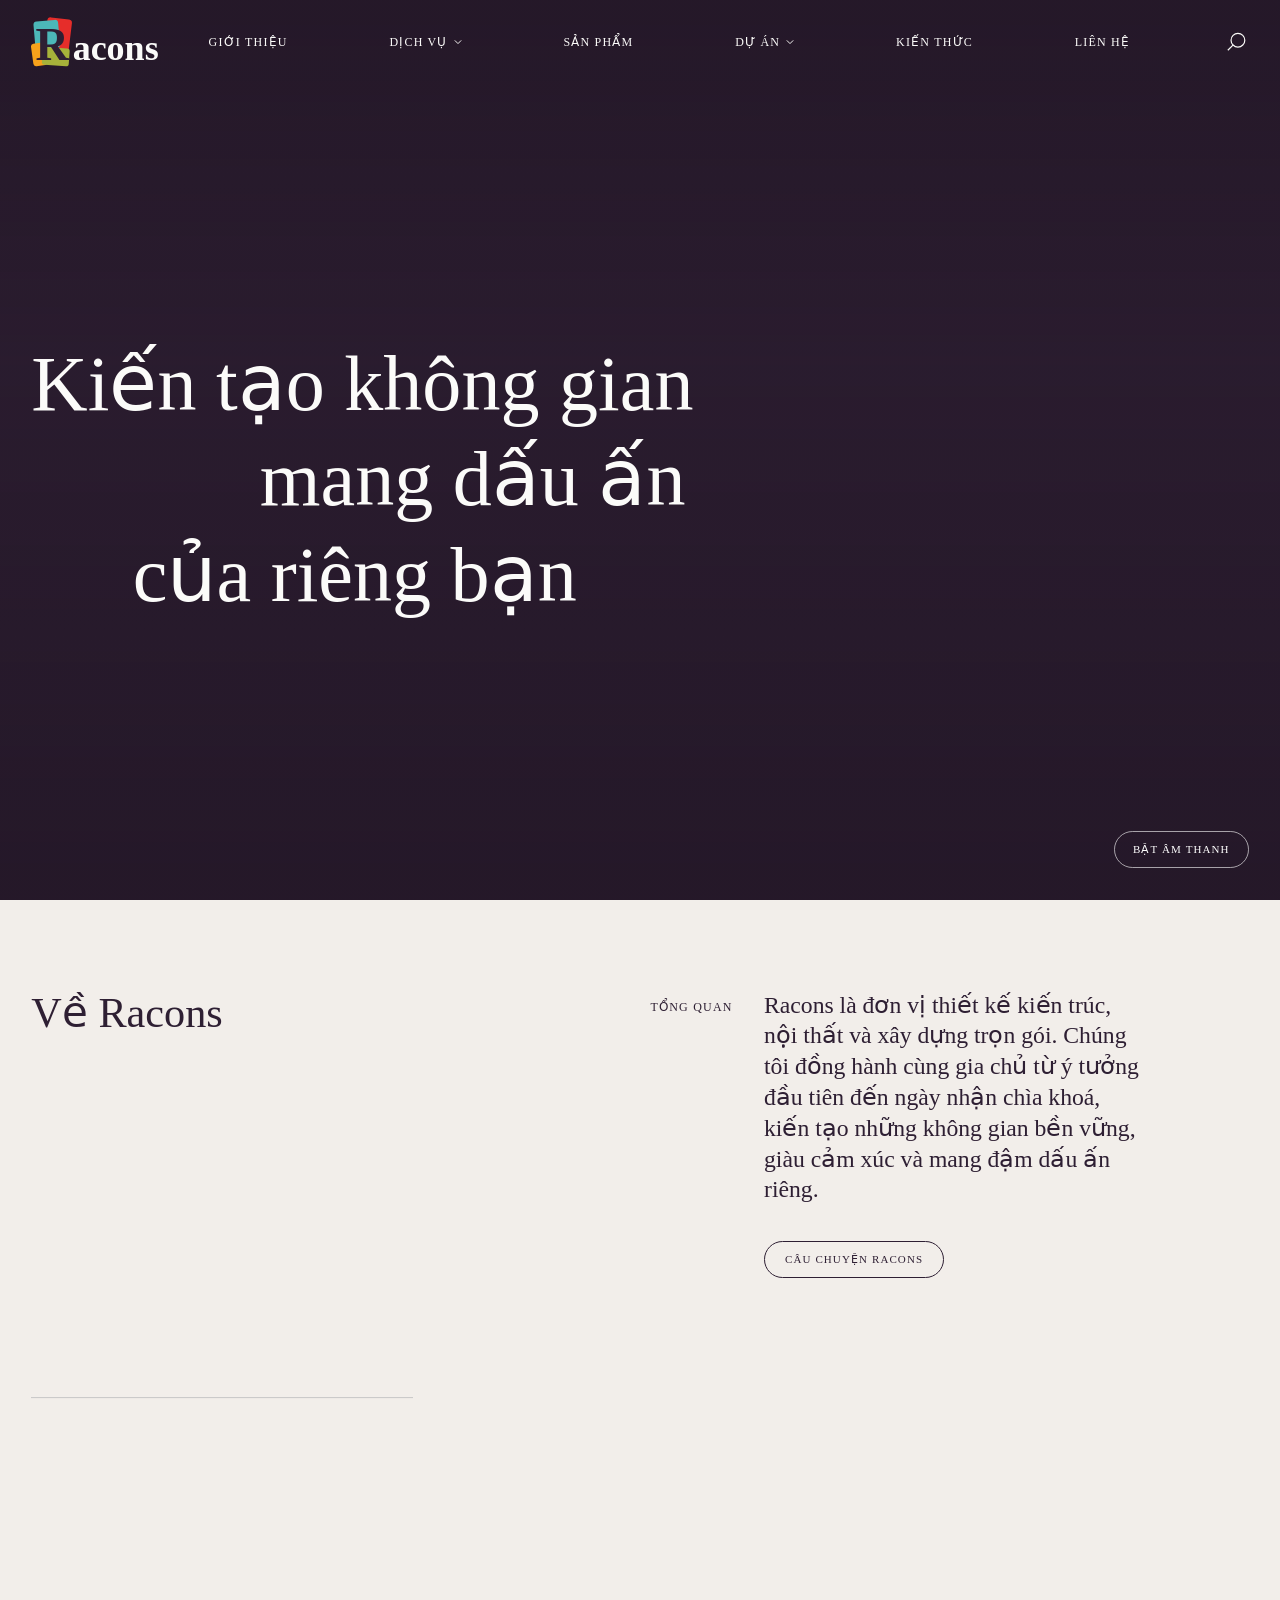
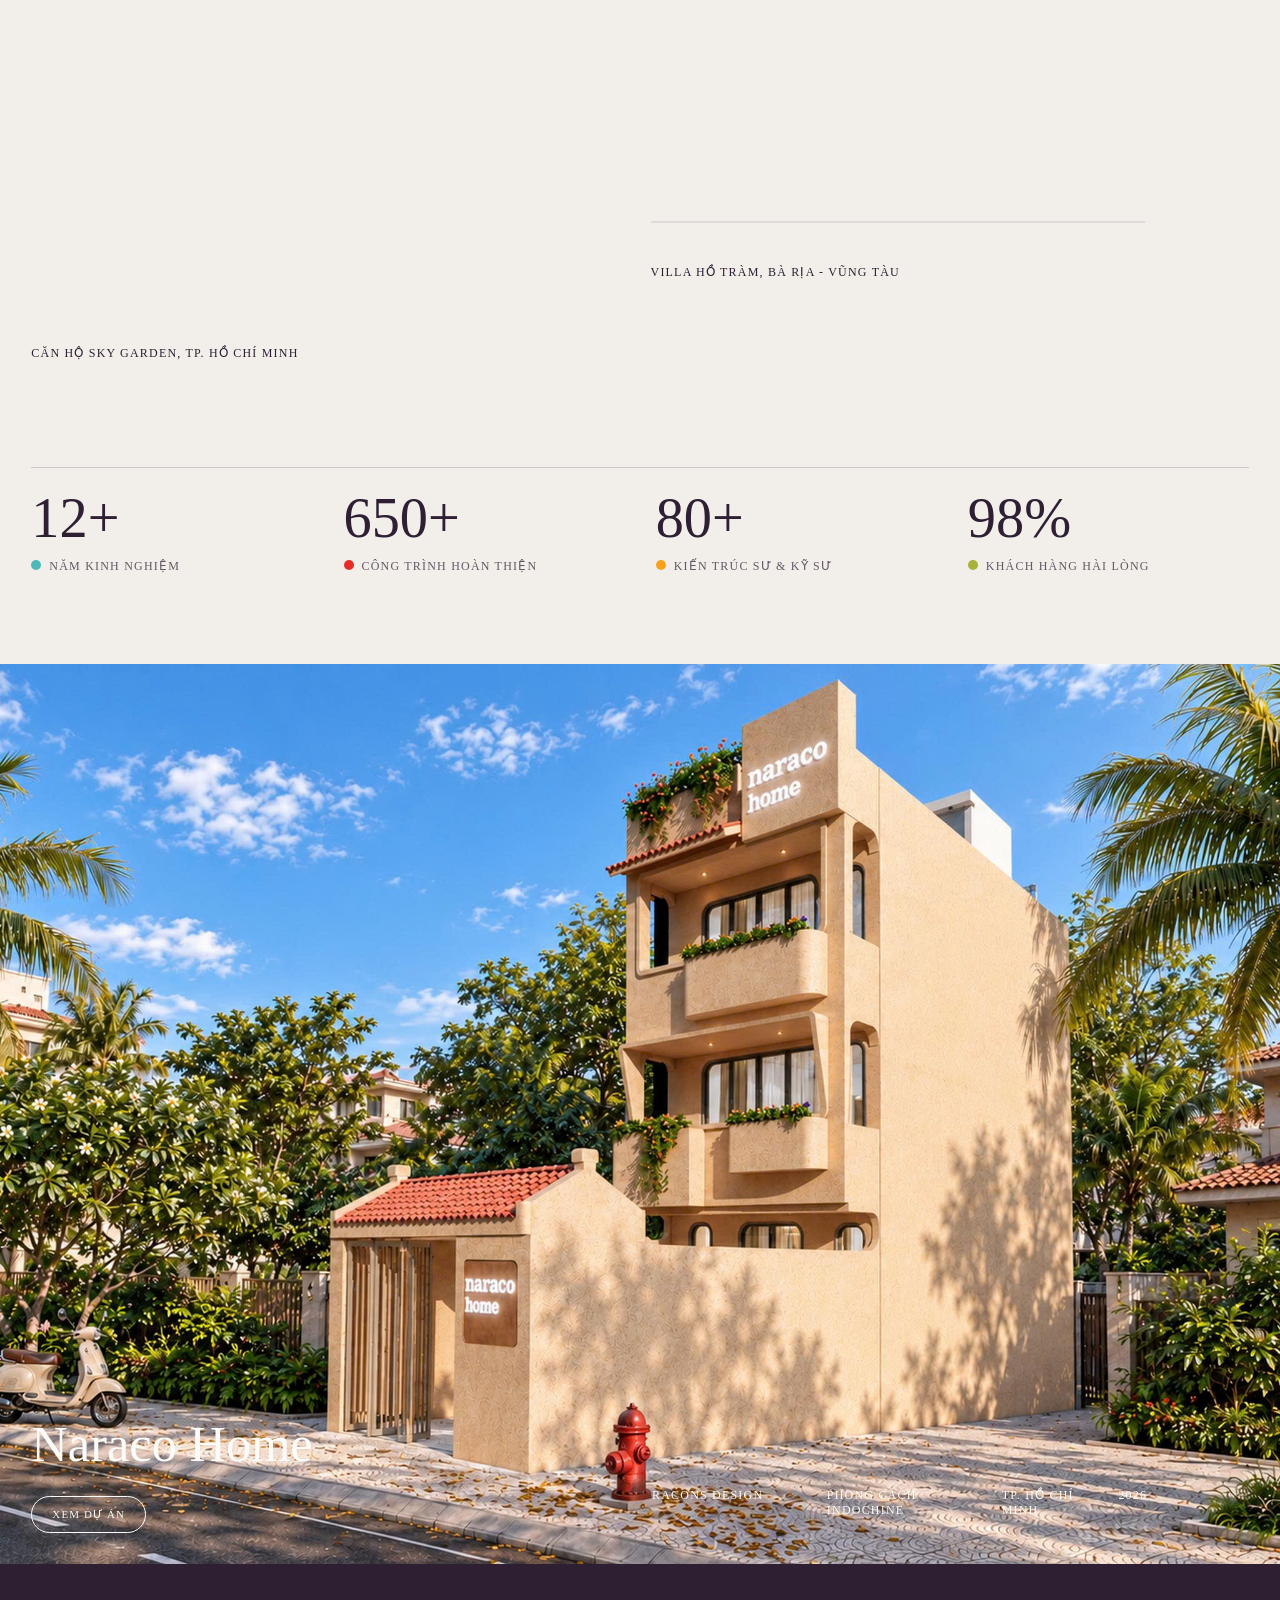
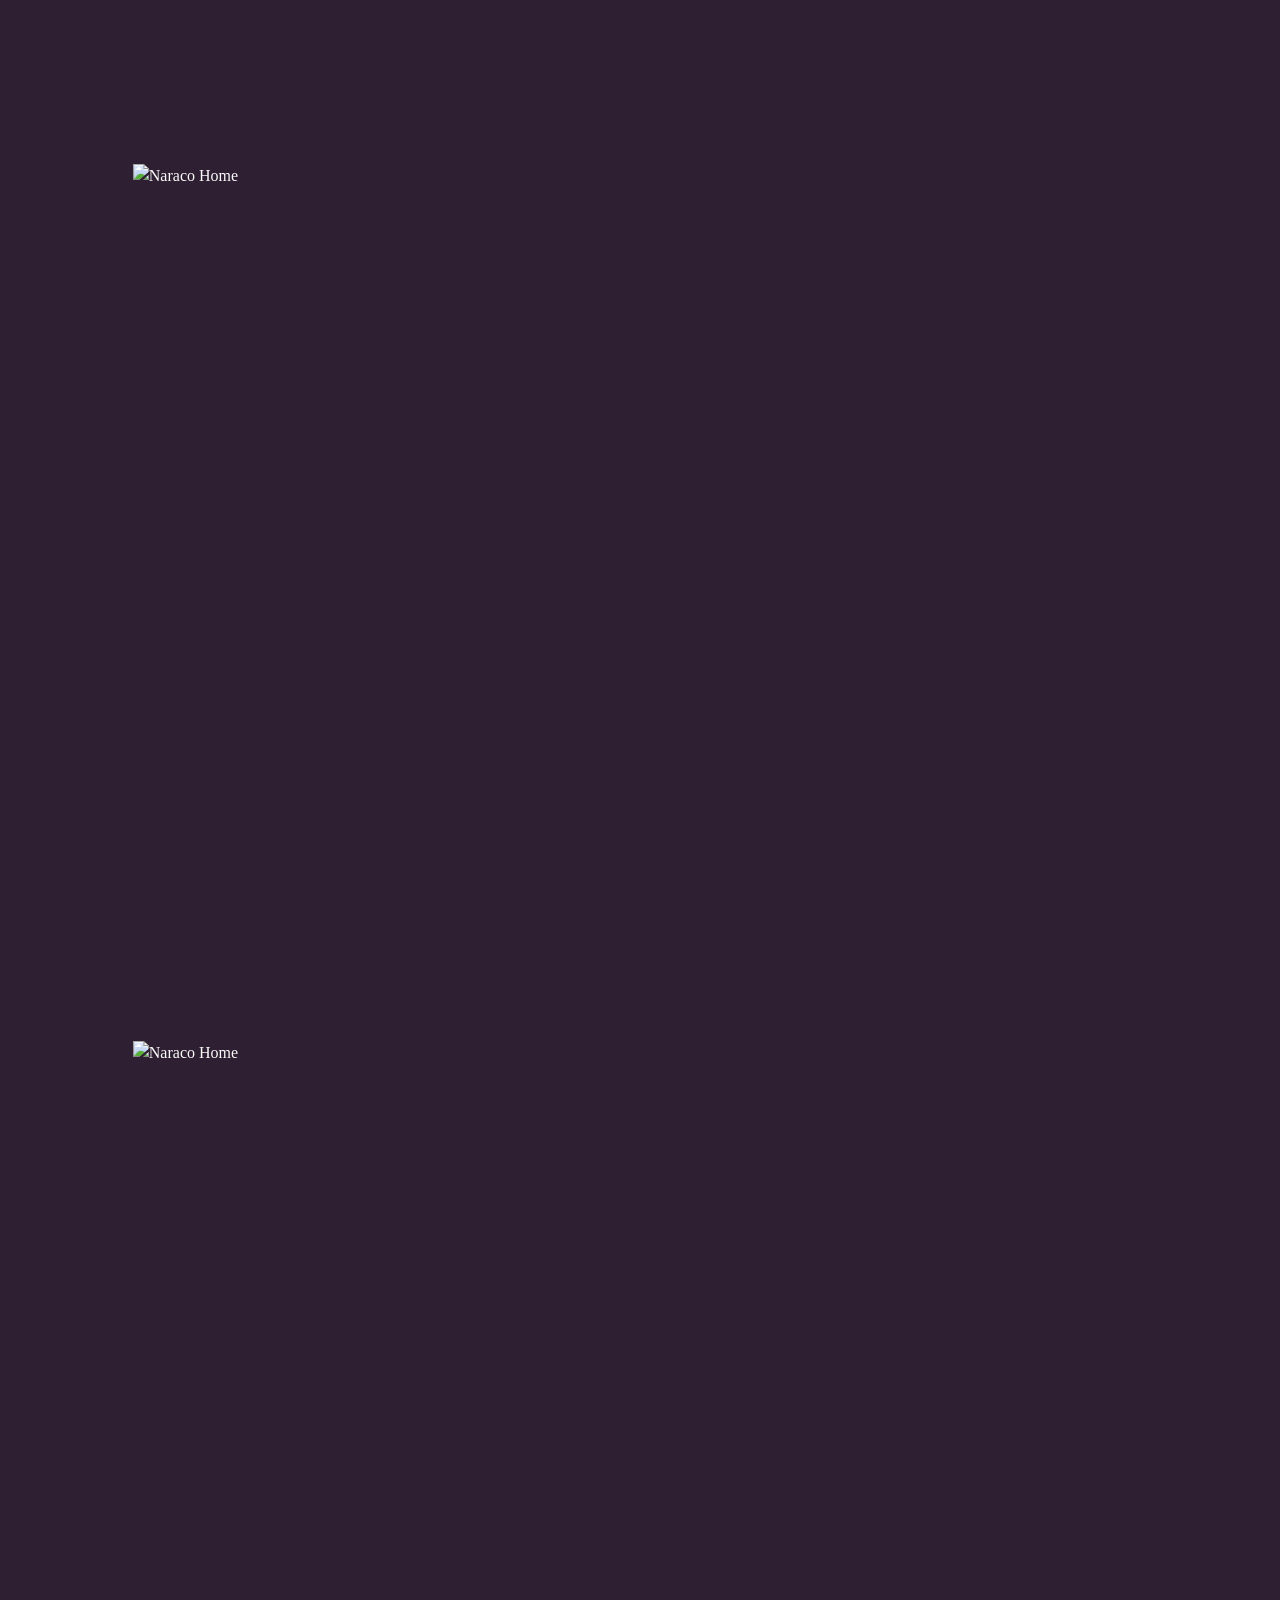
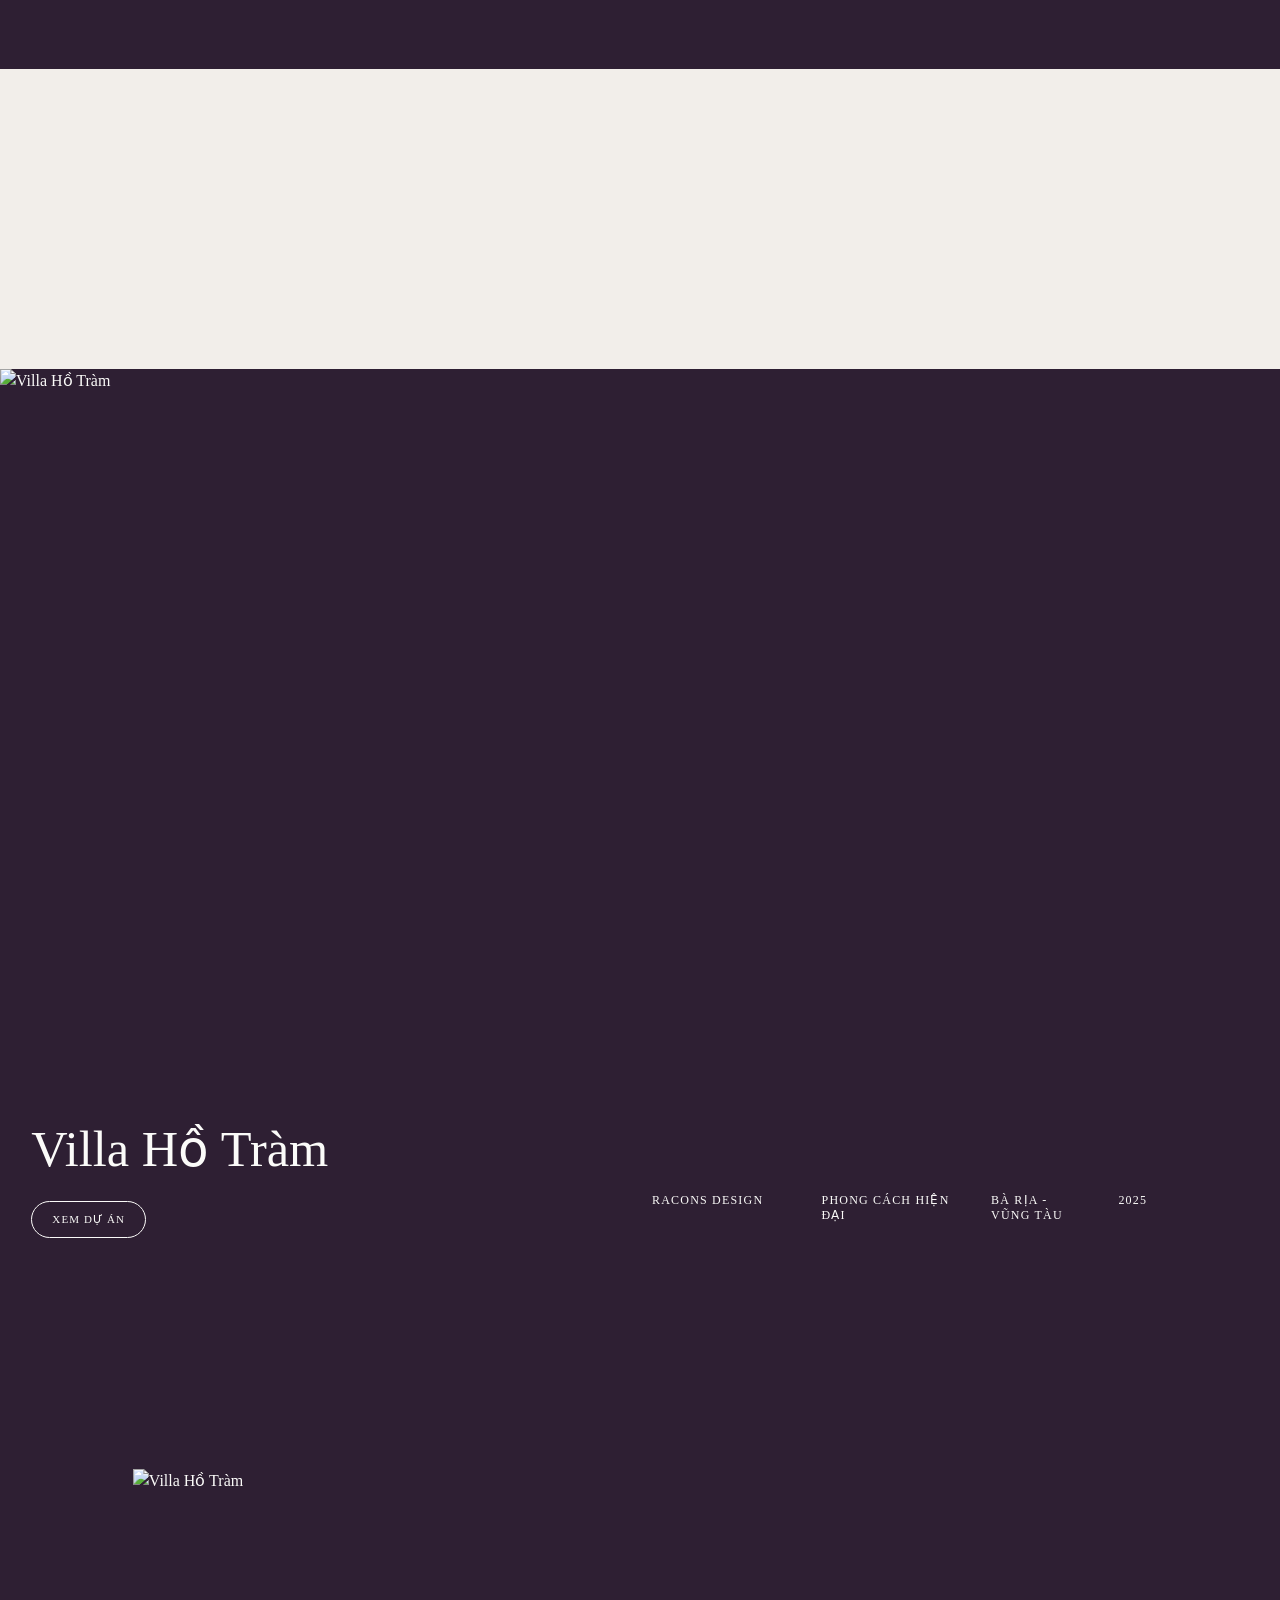
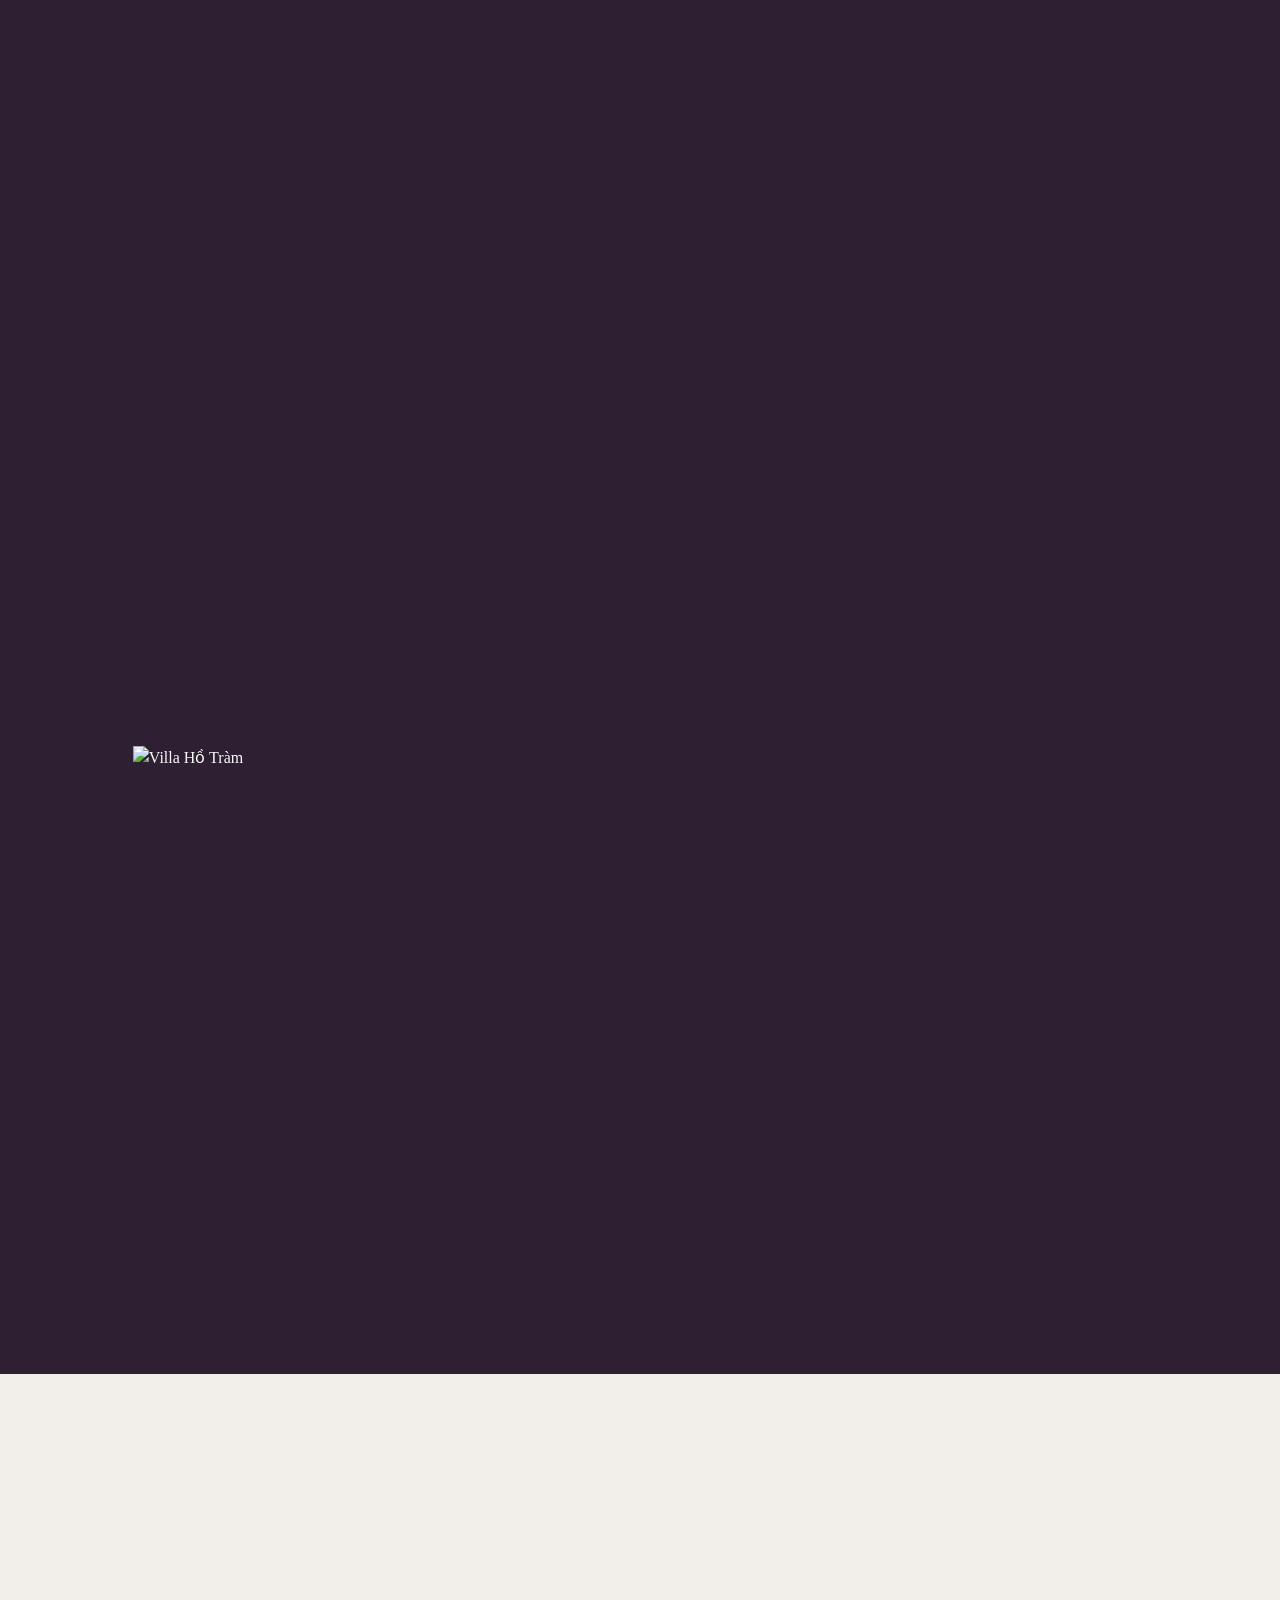
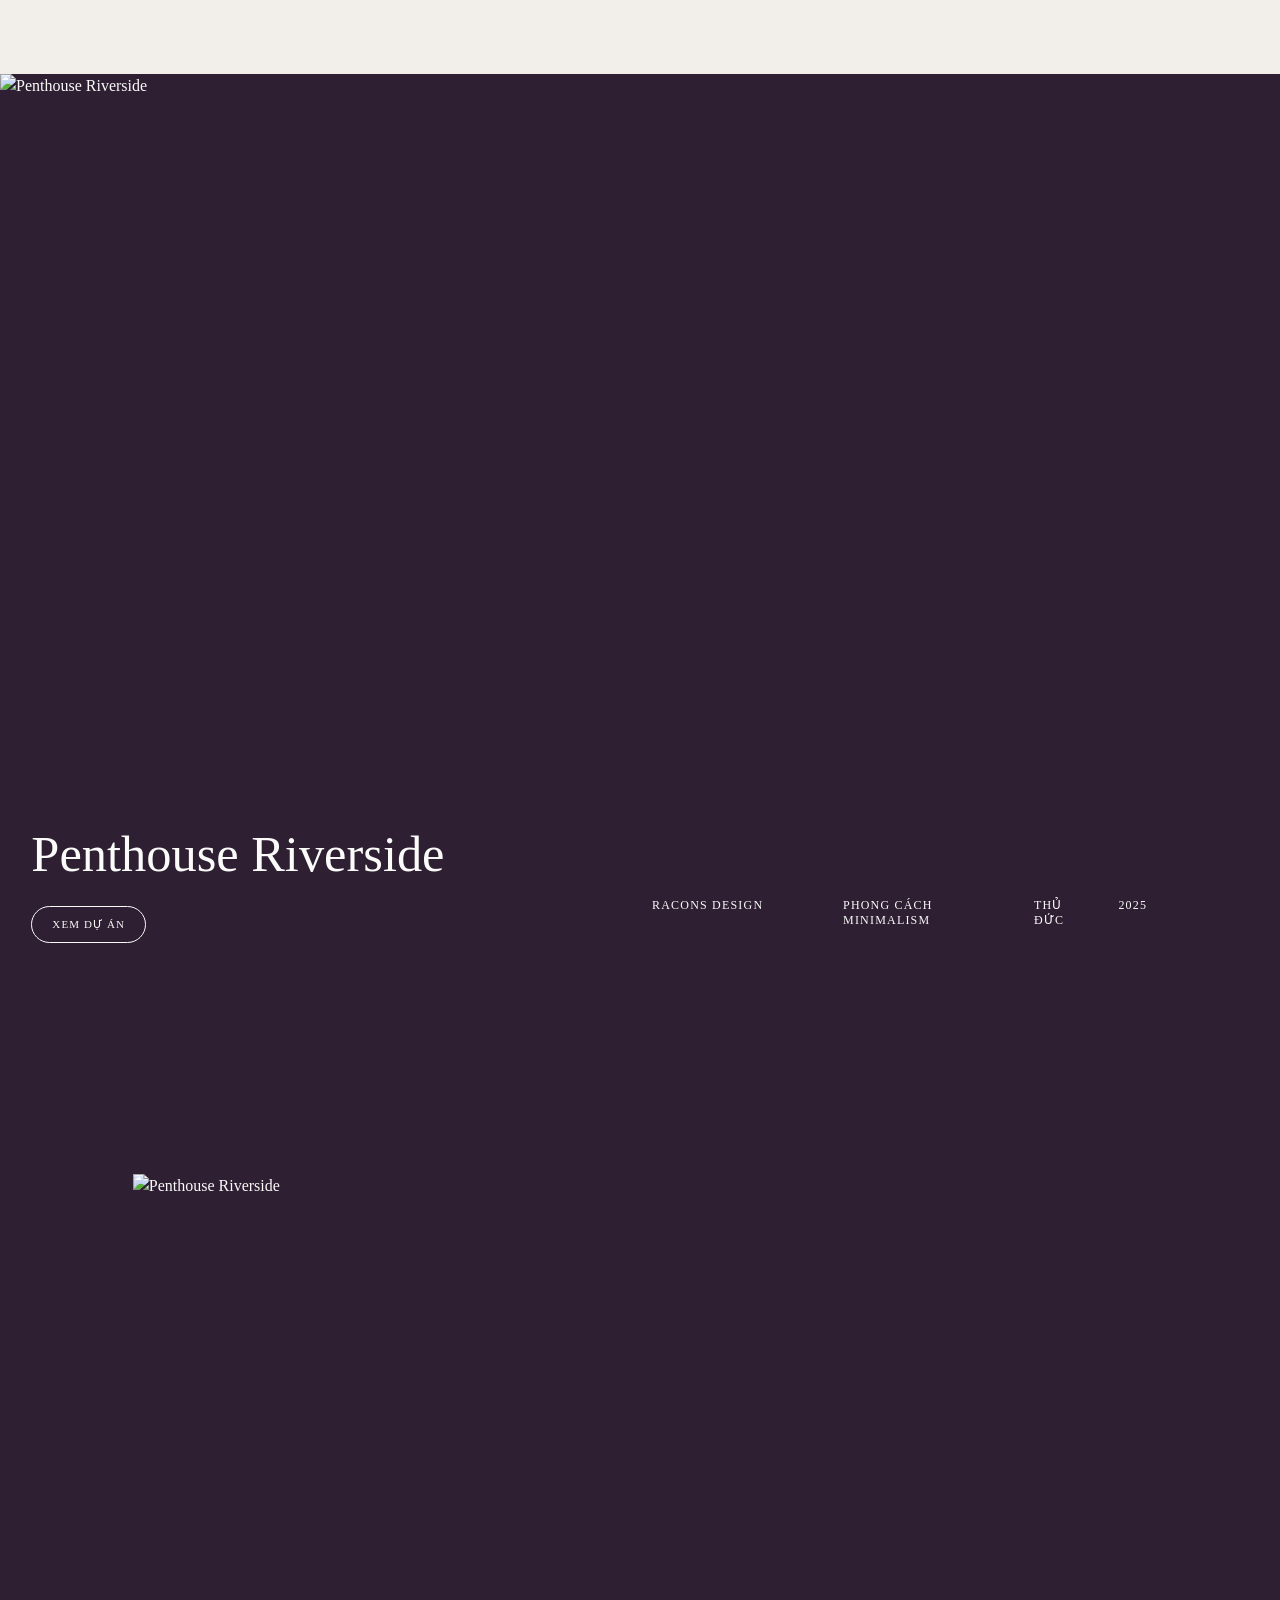
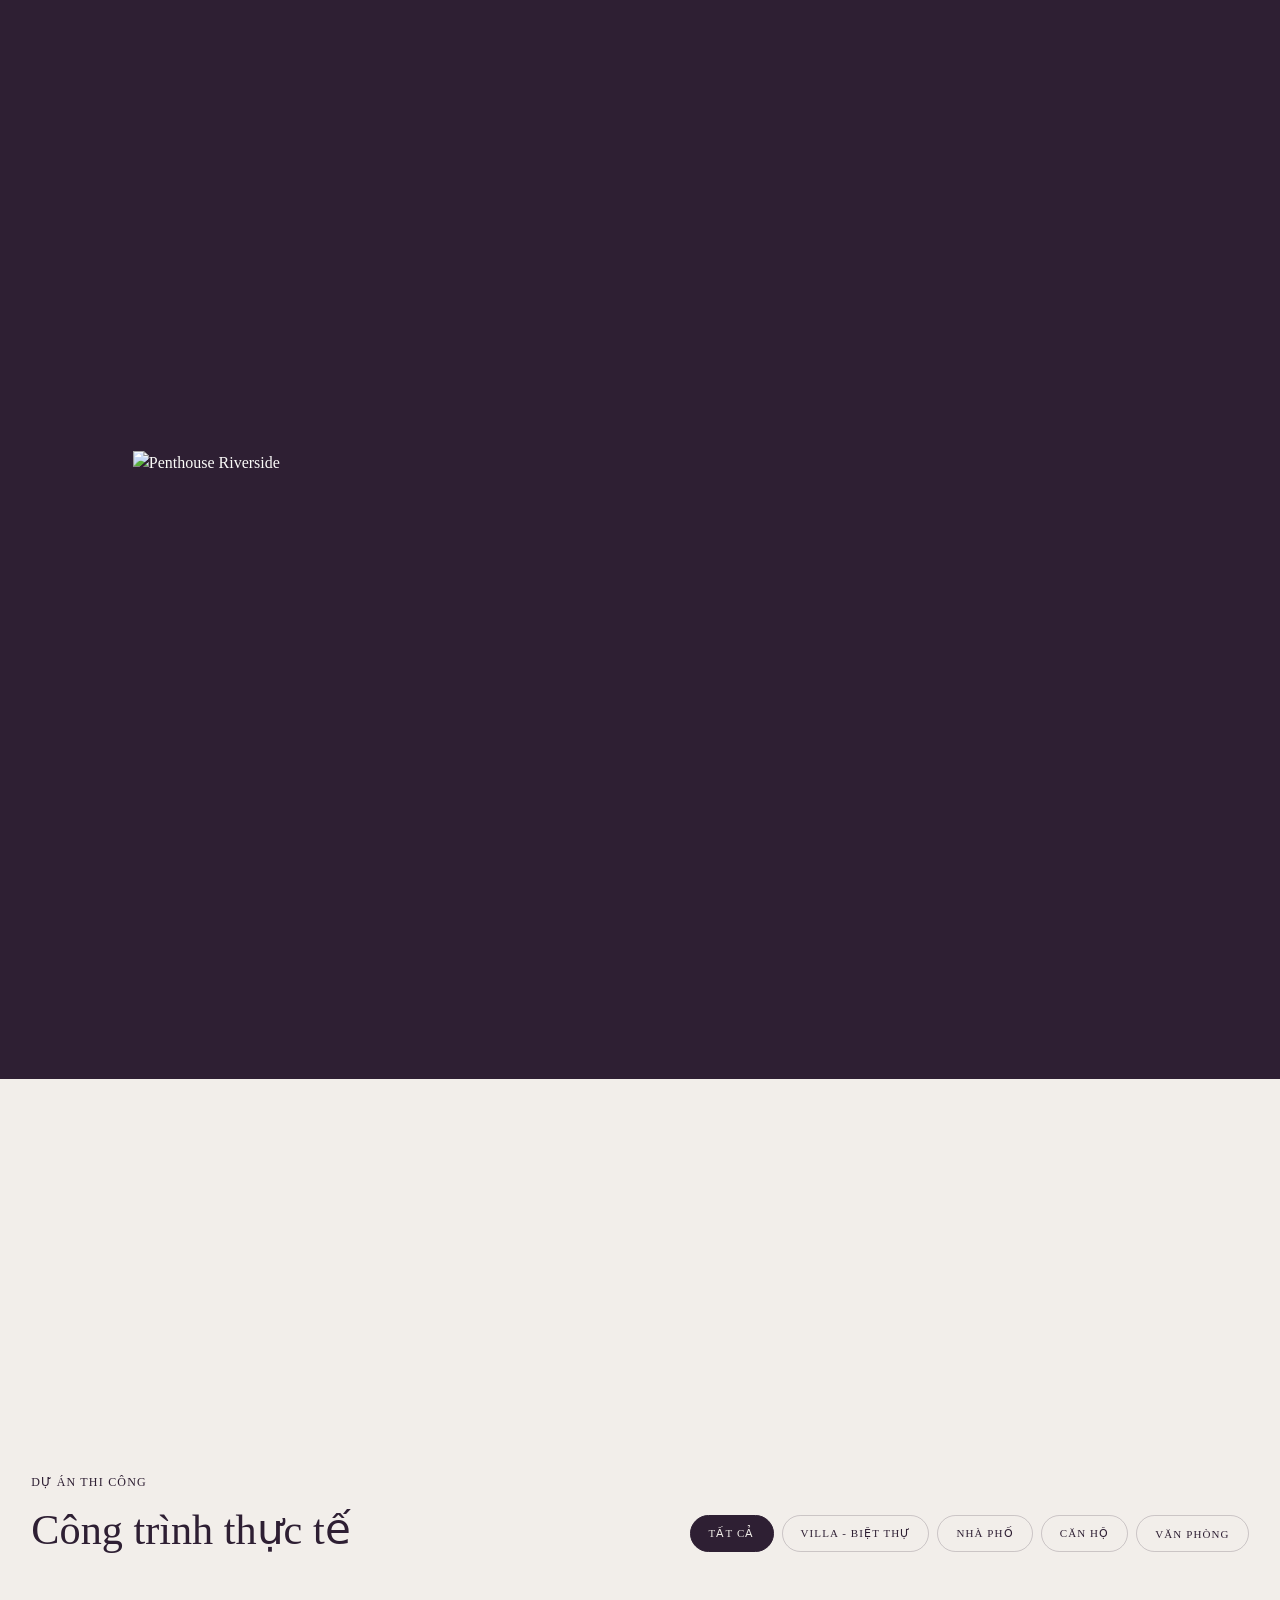
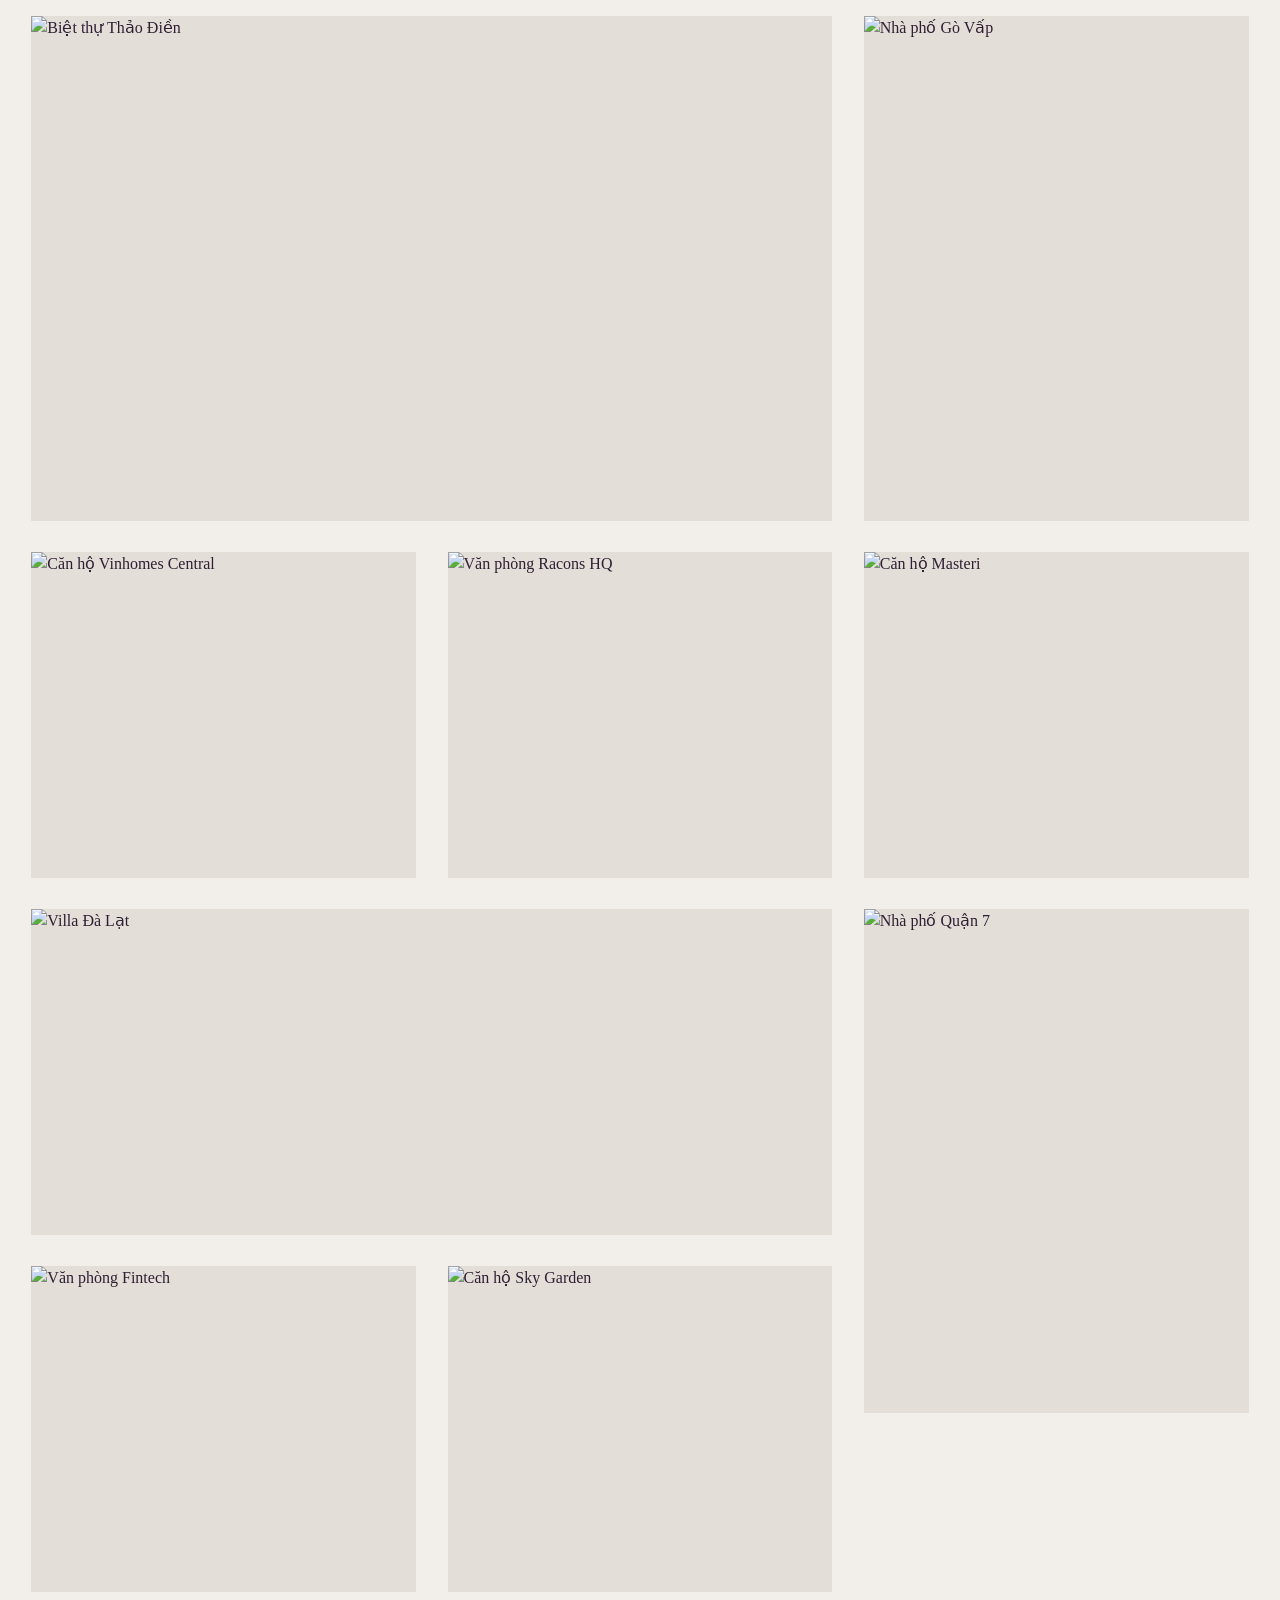
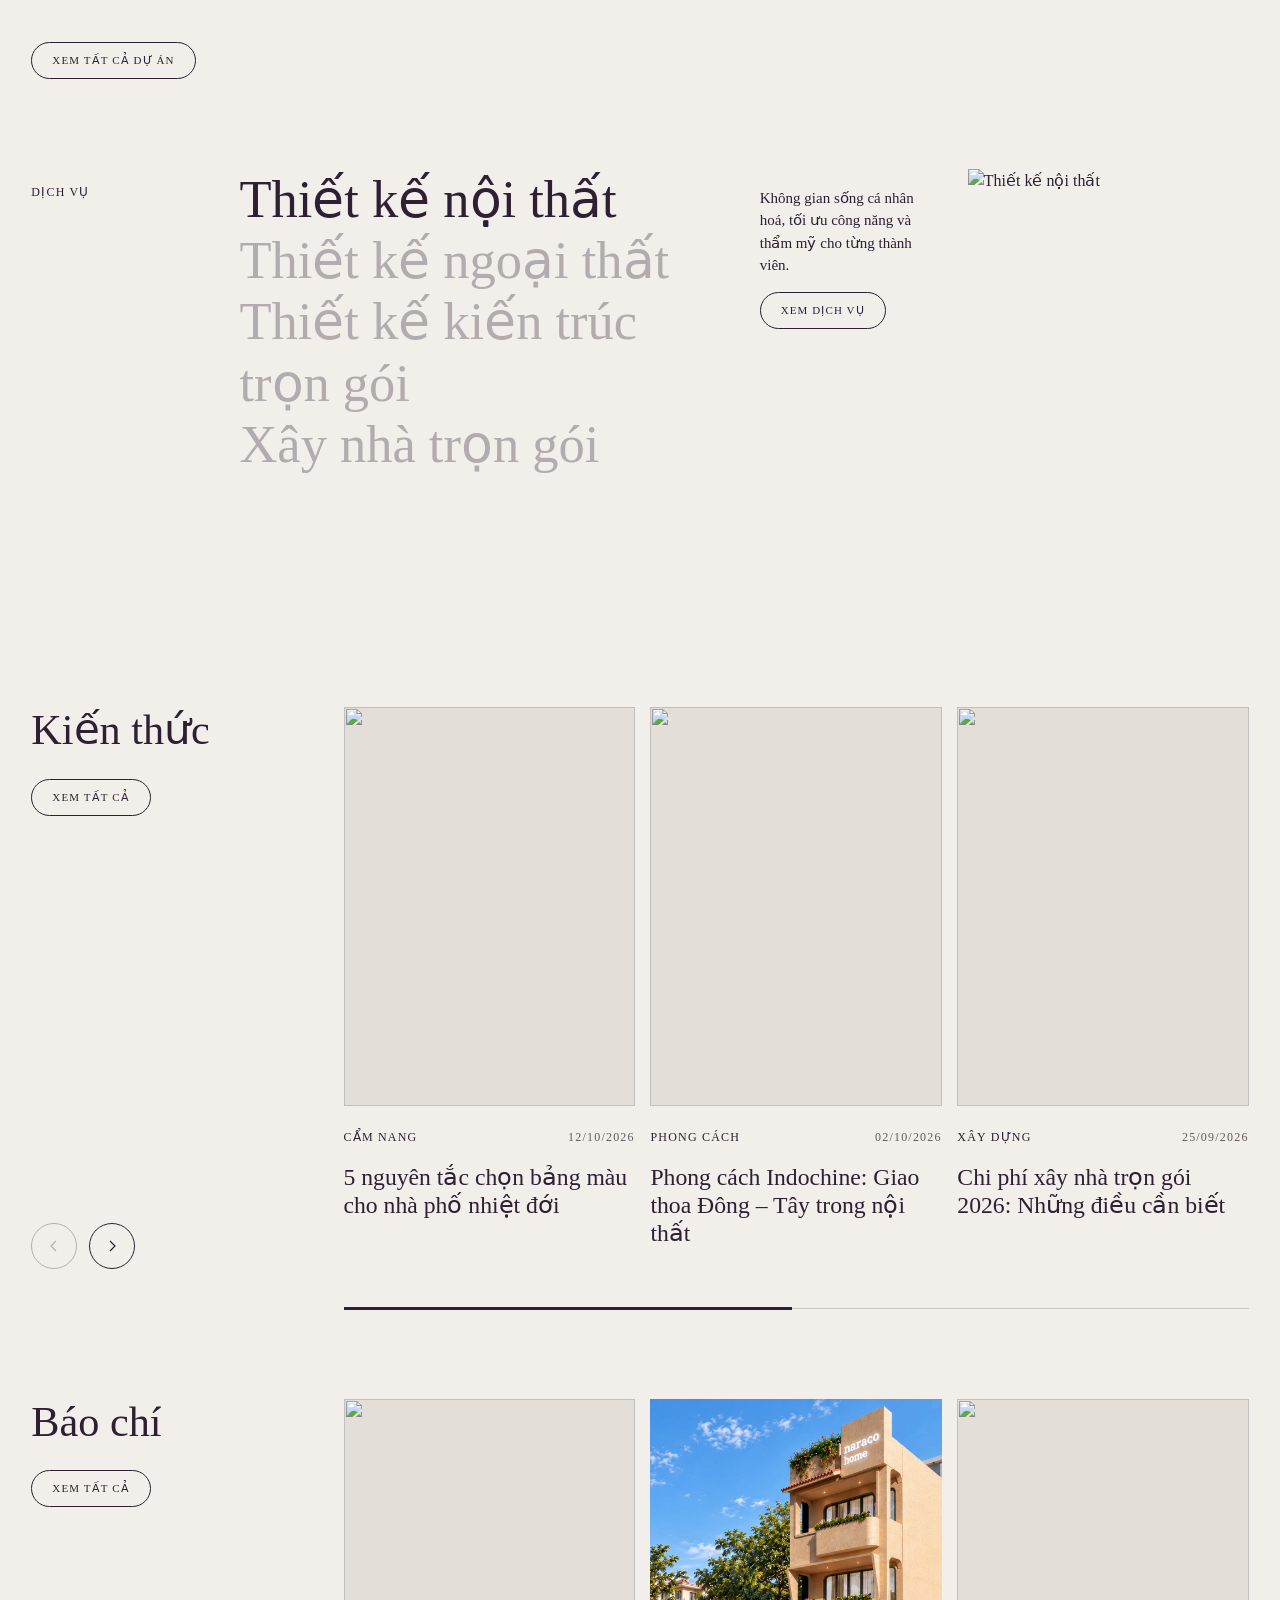
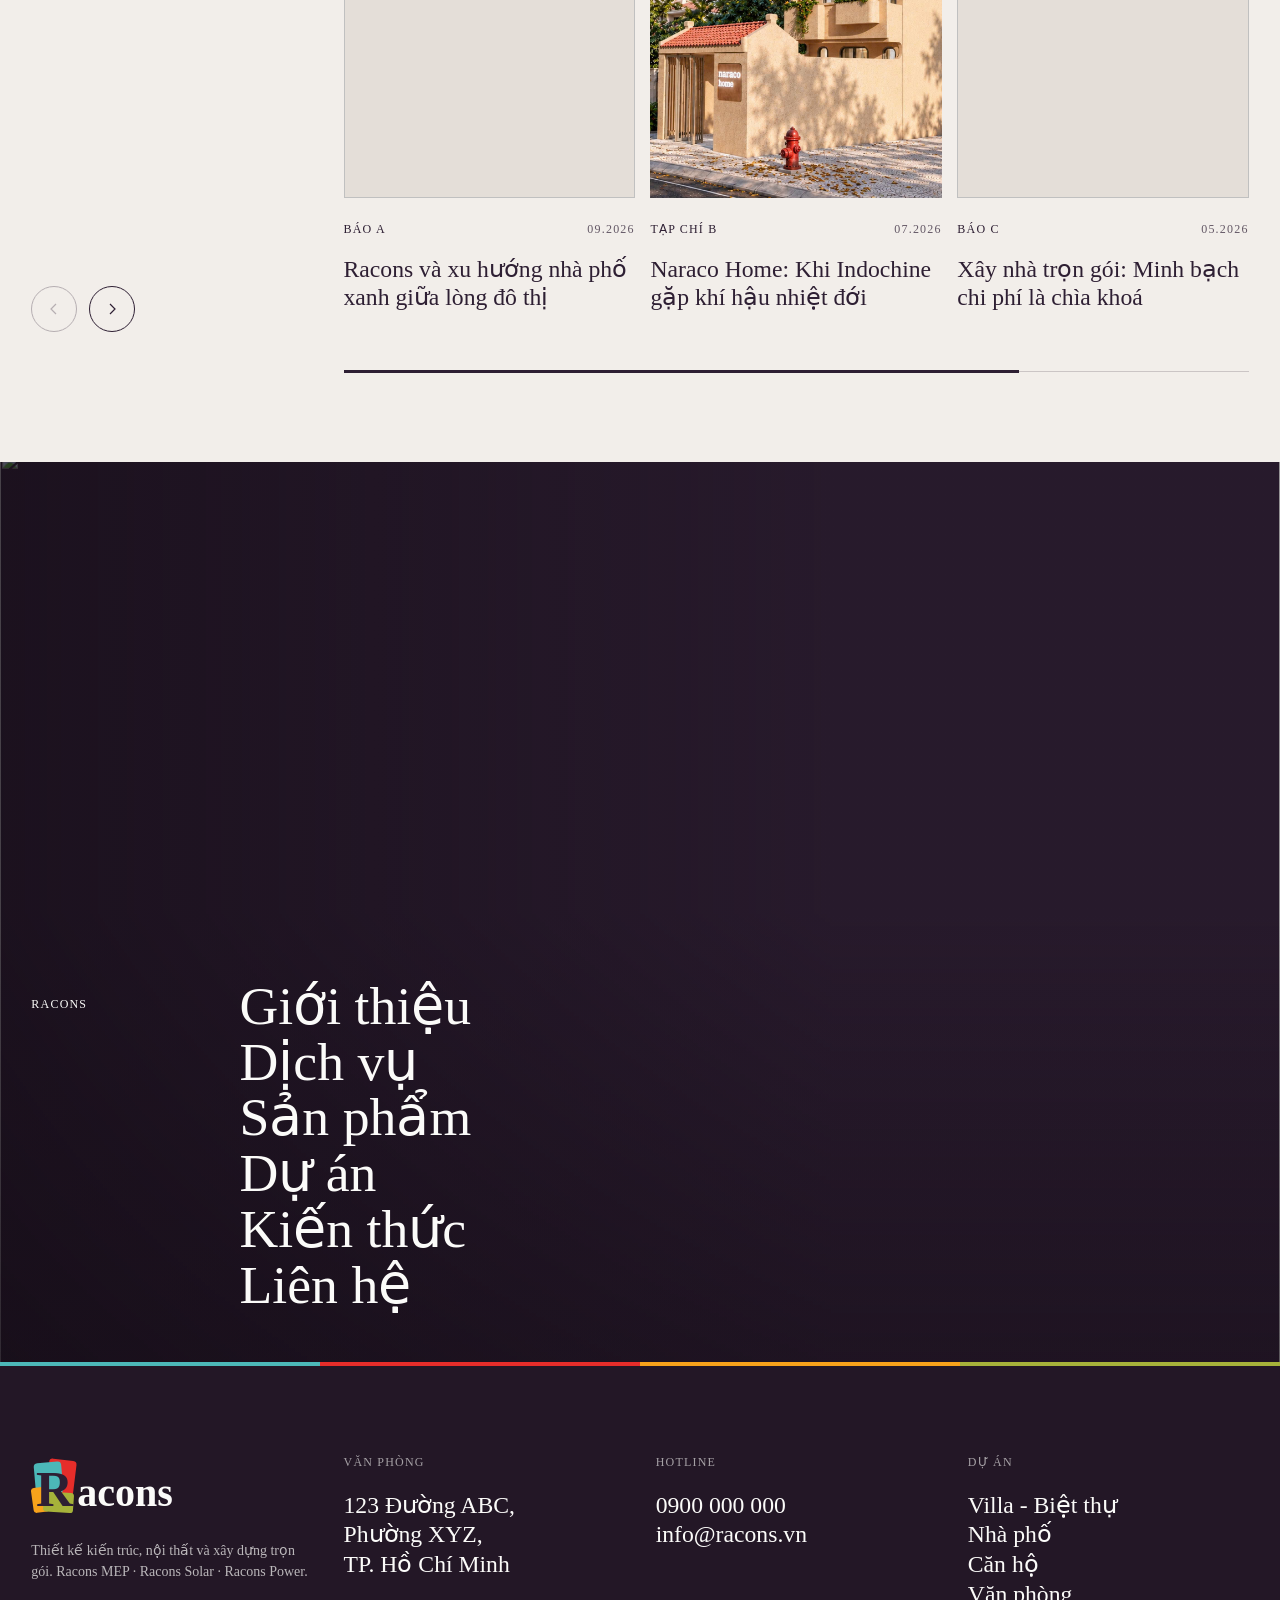
==== commit 7ce6539d: "update" ====
--- a/index.html
+++ b/index.html
@@ -8,71 +8,60 @@
   <link rel="icon" href="/assets/img/logo.svg">
   <link rel="stylesheet" href="/assets/css/style.css">
 </head>
-<body data-page="home" data-smooth data-header="transparent">
+<body data-page="home" data-smooth>
   <div class="loader"><img class="loader__logo" src="/assets/img/logo.svg" alt="Racons"></div>
   <div id="site-header"></div>
 
   <main>
-    <!-- 1. VIDEO -->
-    <section class="hero-video" data-youtube="">
-      <div class="hero-video__media">
-        <div class="hero-video__poster" style="background-image:url('/assets/img/naraco-home.jpg')"></div>
+    <!-- 1. VIDEO YOUTUBE -->
+    <section class="hero" data-theme="dark" data-youtube="">
+      <div class="hero__media">
+        <div class="hero__poster" style="background-image:url('/assets/img/naraco-home.jpg')"></div>
       </div>
-      <button class="sound-toggle" aria-label="Bật/tắt âm thanh">🔇</button>
-      <div class="container hero-video__content">
-        <div class="hero-video__bottom">
-          <div>
-            <h1 class="title-xl"><span class="split-line"><span>Kiến tạo</span></span><span class="split-line"><span>không gian sống</span></span></h1>
-            <p class="reveal reveal-d2">Thiết kế kiến trúc · Nội thất · Xây nhà trọn gói. Mỗi công trình là một câu chuyện riêng của gia chủ.</p>
-          </div>
-          <a href="#intro" class="scroll-cue">Cuộn<i></i></a>
+      <h1 class="hero__title">
+        <span class="ln">Kiến tạo không gian</span>
+        <span class="ln">mang dấu ấn</span>
+        <span class="ln">của riêng bạn</span>
+      </h1>
+      <button class="sound-toggle">Bật âm thanh</button>
+    </section>
+
+    <!-- 2. GIỚI THIỆU -->
+    <section class="pad-t pad-b">
+      <div class="wrap tc">
+        <h2 class="tc__title h-lg reveal">Về Racons</h2>
+        <div class="tc__label label">Tổng quan</div>
+        <div class="tc__text">
+          <p class="text-lg reveal">Racons là đơn vị thiết kế kiến trúc, nội thất và xây dựng trọn gói. Chúng tôi đồng hành cùng gia chủ từ ý tưởng đầu tiên đến ngày nhận chìa khoá, kiến tạo những không gian bền vững, giàu cảm xúc và mang đậm dấu ấn riêng.</p>
+          <a class="btn" href="/gioi-thieu/">Câu chuyện Racons</a>
+        </div>
+        <figure class="tc__img1 figure figure--portrait" style="margin-inline:0">
+          <div class="ph"><img data-speed="-.5" src="https://images.unsplash.com/photo-1616486338812-3dadae4b4ace?auto=format&fit=crop&w=900&q=75" alt=""></div>
+          <figcaption>Căn hộ Sky Garden, TP. Hồ Chí Minh</figcaption>
+        </figure>
+        <figure class="tc__img2 figure figure--land" style="margin-inline:0">
+          <div class="ph"><img data-speed=".5" src="https://images.unsplash.com/photo-1600585154526-990dced4db0d?auto=format&fit=crop&w=1300&q=75" alt=""></div>
+          <figcaption>Villa Hồ Tràm, Bà Rịa - Vũng Tàu</figcaption>
+        </figure>
+      </div>
+      <div class="wrap">
+        <div class="stats">
+          <div class="stat"><strong data-count="12" data-suffix="+">0</strong><span><i style="background:var(--teal)"></i>Năm kinh nghiệm</span></div>
+          <div class="stat"><strong data-count="650" data-suffix="+">0</strong><span><i style="background:var(--red)"></i>Công trình hoàn thiện</span></div>
+          <div class="stat"><strong data-count="80" data-suffix="+">0</strong><span><i style="background:var(--orange)"></i>Kiến trúc sư & kỹ sư</span></div>
+          <div class="stat"><strong data-count="98" data-suffix="%">0</strong><span><i style="background:var(--olive)"></i>Khách hàng hài lòng</span></div>
         </div>
       </div>
     </section>
 
-    <!-- 2. GIỚI THIỆU -->
-    <section class="section" id="intro">
-      <div class="container">
-        <div class="intro-grid">
-          <div>
-            <span class="eyebrow">Về Racons</span>
-            <p class="lead reveal" style="margin-top:24px">Đội ngũ kiến trúc sư, kỹ sư và nghệ nhân cùng chung một niềm tin: ngôi nhà đẹp là ngôi nhà được sống trọn vẹn.</p>
-            <a class="link-arrow reveal" href="/gioi-thieu/">Câu chuyện của chúng tôi →</a>
-          </div>
-          <p class="intro-statement">
-            Racons kết hợp <em>sự tinh tế của thiết kế</em> với <em>năng lực thi công trọn gói</em>, tạo nên những công trình
-            bền vững, giàu cảm xúc và mang đậm dấu ấn riêng — từ căn hộ nhỏ đến biệt thự nghỉ dưỡng.
-          </p>
-        </div>
-        <div class="stats">
-          <div class="stat"><strong data-count="12" data-suffix="+">0</strong><span>Năm kinh nghiệm</span></div>
-          <div class="stat"><strong data-count="650" data-suffix="+">0</strong><span>Công trình hoàn thiện</span></div>
-          <div class="stat"><strong data-count="80" data-suffix="+">0</strong><span>Kiến trúc sư & kỹ sư</span></div>
-          <div class="stat"><strong data-count="98" data-suffix="%">0</strong><span>Khách hàng hài lòng</span></div>
-        </div>
-      </div>
-    </section>
+    <!-- 3. 3 DỰ ÁN THIẾT KẾ — sticky gallery kiểu HBA -->
+    <div id="featured"></div>
 
-    <!-- 3. DỰ ÁN THIẾT KẾ (cuộn kiểu HBA) -->
-    <section>
-      <div class="container featured-head section-head">
-        <div>
-          <span class="eyebrow">Dự án thiết kế</span>
-          <h2 class="title-lg">Dự án tiêu biểu</h2>
-        </div>
-        <a class="btn" href="/du-an/">Tất cả dự án <span class="arrow">→</span></a>
-      </div>
-      <div class="fp-stack" id="fp-stack"></div>
-    </section>
-
-    <!-- 4. DỰ ÁN THI CÔNG (gallery kiểu Mia) -->
-    <section class="section">
-      <div class="container">
-        <div class="section-head">
-          <div>
-            <span class="eyebrow">Dự án thi công</span>
-            <h2 class="title-lg">Công trình thực tế</h2>
-          </div>
+    <!-- 4. DỰ ÁN THI CÔNG — gallery kiểu Mia -->
+    <section class="pad-t pad-b">
+      <div class="wrap">
+        <div class="sec-head">
+          <div><span class="label">Dự án thi công</span><h2 class="h-lg">Công trình thực tế</h2></div>
           <div class="filters" data-filter-group="#gallery">
             <button class="filter-btn is-active" data-filter="all">Tất cả</button>
             <button class="filter-btn" data-filter="villa">Villa - Biệt thự</button>
@@ -82,87 +71,56 @@
           </div>
         </div>
         <div class="gallery" id="gallery" data-limit="9"></div>
-        <div class="gallery-more"><a class="btn" href="/du-an/">Xem thêm công trình <span class="arrow">→</span></a></div>
+        <div class="gallery-more"><a class="btn" href="/du-an/">Xem tất cả dự án</a></div>
       </div>
     </section>
 
-    <!-- 5. DỊCH VỤ -->
-    <section class="section services">
-      <div class="container">
-        <div class="section-head">
-          <div>
-            <span class="eyebrow">Dịch vụ chính</span>
-            <h2 class="title-lg">Từ ý tưởng đến chìa khoá trao tay</h2>
-          </div>
-          <p class="lead" style="max-width:440px;margin:0">Một đầu mối duy nhất cho toàn bộ hành trình xây dựng tổ ấm của bạn.</p>
-        </div>
-        <div class="service-list" id="service-list"></div>
-      </div>
+    <!-- 5. DỊCH VỤ CHÍNH — signpost list -->
+    <section class="pad-b">
+      <div class="wrap sp" id="signpost"></div>
     </section>
 
     <!-- 6. BLOG -->
-    <section class="section">
-      <div class="container">
-        <div class="section-head">
-          <div>
-            <span class="eyebrow">Kiến thức</span>
-            <h2 class="title-lg">Cẩm nang & cảm hứng</h2>
-          </div>
-          <a class="btn" href="/kien-thuc/">Xem tất cả <span class="arrow">→</span></a>
+    <section class="pad-t pad-b">
+      <div class="wrap ps" data-slider="posts">
+        <div class="ps__side">
+          <div><h2 class="h-lg">Kiến thức</h2><a class="btn" href="/kien-thuc/">Xem tất cả</a></div>
+          <div class="ps__arrows"><button aria-label="Trước"></button><button aria-label="Sau"></button></div>
         </div>
-        <div class="blog-grid" data-posts="0,3"></div>
+        <div class="ps__main">
+          <div class="ps__track"></div>
+          <div class="ps__bar"><i></i></div>
+        </div>
       </div>
     </section>
 
     <!-- 7. BÁO CHÍ -->
-    <section class="section press">
-      <div class="container">
-        <div class="section-head">
-          <div>
-            <span class="eyebrow">Báo chí</span>
-            <h2 class="title-lg">Báo chí nói về Racons</h2>
-          </div>
+    <section class="pad-b">
+      <div class="wrap ps" data-slider="press">
+        <div class="ps__side">
+          <div><h2 class="h-lg">Báo chí</h2><a class="btn" href="/kien-thuc/">Xem tất cả</a></div>
+          <div class="ps__arrows"><button aria-label="Trước"></button><button aria-label="Sau"></button></div>
         </div>
-      </div>
-      <div class="marquee">
-        <div class="marquee__track">
-          <span class="press-logo">Báo A</span><span class="press-logo">Tạp chí B</span><span class="press-logo">Báo C</span>
-          <span class="press-logo">Tạp chí D</span><span class="press-logo">Báo E</span><span class="press-logo">Tạp chí F</span>
-          <span class="press-logo">Báo G</span><span class="press-logo">Tạp chí H</span>
-          <span class="press-logo">Báo A</span><span class="press-logo">Tạp chí B</span><span class="press-logo">Báo C</span>
-          <span class="press-logo">Tạp chí D</span><span class="press-logo">Báo E</span><span class="press-logo">Tạp chí F</span>
-          <span class="press-logo">Báo G</span><span class="press-logo">Tạp chí H</span>
-        </div>
-      </div>
-      <div class="container">
-        <div class="press-grid">
-          <article class="press-card reveal">
-            <span class="press-card__src">Báo A · 09/2026</span>
-            <h3>Racons và xu hướng nhà phố "xanh" giữa lòng đô thị</h3>
-            <p>Những công trình nhà phố tích hợp cây xanh, thông gió tự nhiên đang được nhiều gia đình trẻ lựa chọn.</p>
-            <a class="link-arrow" href="#">Đọc bài viết →</a>
-          </article>
-          <article class="press-card reveal reveal-d1">
-            <span class="press-card__src">Báo B · 07/2026</span>
-            <h3>Naraco Home — Khi phong cách Indochine gặp khí hậu nhiệt đới</h3>
-            <p>Dự án nhà phố với mặt tiền vữa vân đá và mái ngói đỏ được giới chuyên môn đánh giá cao.</p>
-            <a class="link-arrow" href="#">Đọc bài viết →</a>
-          </article>
-          <article class="press-card reveal reveal-d2">
-            <span class="press-card__src">Báo C · 05/2026</span>
-            <h3>Xây nhà trọn gói: Minh bạch chi phí là chìa khoá</h3>
-            <p>Mô hình một đầu mối giúp chủ nhà tiết kiệm thời gian và kiểm soát ngân sách hiệu quả.</p>
-            <a class="link-arrow" href="#">Đọc bài viết →</a>
-          </article>
+        <div class="ps__main">
+          <div class="ps__track"></div>
+          <div class="ps__bar"><i></i></div>
         </div>
       </div>
     </section>
 
-    <section class="section cta-band">
-      <div class="container">
-        <h2 class="title-lg">Sẵn sàng bắt đầu ngôi nhà mơ ước?</h2>
-        <p>Để lại thông tin, kiến trúc sư Racons sẽ liên hệ tư vấn miễn phí trong 24 giờ.</p>
-        <a class="btn" href="/lien-he/">Nhận tư vấn miễn phí <span class="arrow">→</span></a>
+    <!-- Fullscreen links -->
+    <section class="fl" data-theme="dark">
+      <div class="fl__bg"><img src="https://images.unsplash.com/photo-1600210492486-724fe5c67fb0?auto=format&fit=crop&w=2200&q=75" alt=""></div>
+      <div class="fl__inner">
+        <div class="fl__label label">Racons</div>
+        <nav class="fl__links">
+          <a href="/gioi-thieu/">Giới thiệu</a>
+          <a href="/dich-vu/">Dịch vụ</a>
+          <a href="/san-pham/">Sản phẩm</a>
+          <a href="/du-an/">Dự án</a>
+          <a href="/kien-thuc/">Kiến thức</a>
+          <a href="/lien-he/">Liên hệ</a>
+        </nav>
       </div>
     </section>
   </main>
@@ -170,8 +128,6 @@
   <div id="site-footer"></div>
 
   <script src="https://unpkg.com/lenis@1.1.13/dist/lenis.min.js"></script>
-  <script src="https://cdnjs.cloudflare.com/ajax/libs/gsap/3.12.5/gsap.min.js"></script>
-  <script src="https://cdnjs.cloudflare.com/ajax/libs/gsap/3.12.5/ScrollTrigger.min.js"></script>
   <script src="/assets/js/data.js"></script>
   <script src="/assets/js/main.js"></script>
 </body>
--- a/assets/css/style.css
+++ b/assets/css/style.css
@@ -1,25 +1,29 @@
 /* ==========================================================
-   RACONS — Kiến trúc & Nội thất
-   Màu lấy từ logo: đỏ, tím than, cam, xanh ngọc, xanh olive
+   RACONS — bố cục theo phong cách HBA, màu theo logo Racons
    ========================================================== */
 :root {
+  /* màu logo */
   --red: #E62D2A;
   --plum: #2E1F33;
   --orange: #F7A21B;
   --teal: #4CB8B8;
   --olive: #A6B23A;
 
-  --ink: #2E1F33;
-  --ink-soft: #5d5163;
-  --paper: #F8F5F0;
-  --paper-2: #EFEAE2;
-  --line: rgba(46, 31, 51, .14);
-  --white: #fff;
+  --ink: #2E1F33;            /* chữ chính = tím than logo */
+  --ink-mute: rgba(46, 31, 51, .32);
+  --ink-soft: rgba(46, 31, 51, .72);
+  --linen: #F2EEEA;          /* nền sáng */
+  --dark: #2E1F33;           /* nền tối */
+  --dark-2: #231726;
+  --white: #FBFBF9;
+  --line: rgba(46, 31, 51, .2);
 
   --font: "Comic Sans MS", "Comic Sans", "Chalkboard SE", "Comic Neue", cursive;
+  --gutter: clamp(16px, 2.45vw, 35px);
+  --col: calc((100vw - var(--gutter) * 2) / 12);
   --header-h: 84px;
-  --gutter: clamp(16px, 4vw, 64px);
   --ease: cubic-bezier(.22, .61, .36, 1);
+  --ease-out: cubic-bezier(.16, 1, .3, 1);
 }
 
 *, *::before, *::after { box-sizing: border-box; }
@@ -29,488 +33,524 @@
 .lenis.lenis-stopped { overflow: hidden; }
 
 body {
-  margin: 0;
-  font-family: var(--font);
-  color: var(--ink);
-  background: var(--paper);
-  font-size: 16px;
-  line-height: 1.7;
-  -webkit-font-smoothing: antialiased;
-  overflow-x: clip;
+  margin: 0; font-family: var(--font); font-size: 16px; line-height: 1.5;
+  color: var(--ink); background: var(--linen);
+  -webkit-font-smoothing: antialiased; overflow-x: clip;
 }
 img, video, iframe { display: block; max-width: 100%; }
 a { color: inherit; text-decoration: none; }
-button { font-family: inherit; cursor: pointer; }
-h1, h2, h3, h4 { margin: 0; font-weight: 700; line-height: 1.15; }
+button { font-family: inherit; cursor: pointer; color: inherit; }
+h1, h2, h3, h4 { margin: 0; font-weight: 400; line-height: 1.1; }
 p { margin: 0 0 1em; }
 ul { margin: 0; padding: 0; list-style: none; }
 
-.container { width: 100%; max-width: 1440px; margin: 0 auto; padding: 0 var(--gutter); }
-.section { padding: clamp(72px, 10vw, 160px) 0; }
-.eyebrow {
-  display: inline-flex; align-items: center; gap: 12px;
-  font-size: 13px; letter-spacing: .2em; text-transform: uppercase; color: var(--red);
-}
-.eyebrow::before { content: ""; width: 36px; height: 2px; background: currentColor; }
-.title-xl { font-size: clamp(36px, 6vw, 88px); letter-spacing: -.01em; }
-.title-lg { font-size: clamp(30px, 4.2vw, 60px); }
-.title-md { font-size: clamp(22px, 2.4vw, 32px); }
-.lead { font-size: clamp(18px, 1.6vw, 22px); color: var(--ink-soft); }
-
-.section-head {
-  display: flex; justify-content: space-between; align-items: flex-end; gap: 24px;
-  flex-wrap: wrap; margin-bottom: clamp(36px, 5vw, 72px);
-}
+.wrap { padding: 0 var(--gutter); }
+.container { width: 100%; padding: 0 var(--gutter); }
+.pad-t { padding-top: clamp(64px, 7vw, 100px); }
+.pad-b { padding-bottom: clamp(64px, 7vw, 100px); }
+.section { padding: clamp(64px, 7vw, 100px) 0; }
+.theme-dark { background: var(--dark); color: var(--white); }
+
+/* ---------- Typography ---------- */
+.label { font-size: 12px; letter-spacing: .1em; text-transform: uppercase; line-height: 1.3; }
+.eyebrow { font-size: 12px; letter-spacing: .1em; text-transform: uppercase; color: inherit; display: inline-block; }
+.h-display { font-size: clamp(44px, 6.4vw, 92px); line-height: 1.05; letter-spacing: -.01em; }
+.h-xl, .title-xl { font-size: clamp(40px, 5vw, 72px); line-height: 1.05; }
+.h-lg, .title-lg { font-size: clamp(32px, 3.3vw, 48px); line-height: 1.08; }
+.h-md, .title-md { font-size: clamp(22px, 2.1vw, 30px); line-height: 1.25; }
+.text-lg, .lead { font-size: clamp(19px, 1.85vw, 27px); line-height: 1.3; }
+.muted { color: var(--ink-soft); }
+
+/* ---------- Pill button (HBA style) ---------- */
+.btn {
+  display: inline-flex; align-items: center; justify-content: center; gap: 8px;
+  height: 37px; padding: 0 20px; border-radius: 999px; border: 1px solid currentColor;
+  font-size: 11px; letter-spacing: .1em; text-transform: uppercase; line-height: 1;
+  background: transparent; transition: background .35s var(--ease), color .35s var(--ease), border-color .35s;
+  white-space: nowrap;
+}
+/* nền tô từ dưới lên khi hover (giống HBA) */
+.btn { position: relative; overflow: hidden; isolation: isolate; }
+.btn::before { content: ""; position: absolute; inset: 0; z-index: -1; background: var(--ink); transform: translateY(101%); transition: transform .45s var(--ease-out); }
+.btn:hover { color: var(--linen); border-color: var(--ink); }
+.btn:hover::before { transform: none; }
+.theme-dark .btn::before, .sg .btn::before, .fl .btn::before, .cta-band .btn::before, .site-footer .btn::before, .hero .sound-toggle::before { background: var(--white); }
+.theme-dark .btn:hover, .sg .btn:hover, .cta-band .btn:hover, .site-footer .btn:hover { color: var(--ink); border-color: var(--white); }
+.btn--solid { background: var(--red); color: #fff; border-color: var(--red); }
+.btn--solid:hover { background: var(--ink); border-color: var(--ink); }
+.btn .arrow { display: none; }
+.link-arrow { font-size: 12px; letter-spacing: .1em; text-transform: uppercase; border-bottom: 1px solid currentColor; padding-bottom: 3px; }
+
+/* ================= HEADER ================= */
+.site-header {
+  position: fixed; inset: 0 0 auto 0; z-index: 100; height: var(--header-h);
+  color: var(--ink); pointer-events: none; transition: color .4s var(--ease);
+}
+.site-header.on-dark { color: var(--white); }
+.site-header > .hd { height: 100%; display: flex; align-items: center; justify-content: space-between; padding: 0 var(--gutter); }
+.site-header a, .site-header button { pointer-events: auto; }
+
+.logo { display: flex; align-items: center; height: 54px; transition: opacity .45s var(--ease), transform .45s var(--ease); }
+.logo svg { height: 100%; width: auto; }
+.logo .logo-text { fill: currentColor; }
+
+.nav { flex: 1; display: flex; justify-content: center; transition: opacity .45s var(--ease), transform .45s var(--ease); }
+.nav > ul { display: flex; justify-content: space-between; width: min(1000px, 72vw); }
+.nav-item { position: relative; pointer-events: auto; }
+.nav-link { display: inline-flex; align-items: center; gap: 6px; font-size: 12px; letter-spacing: .1em; text-transform: uppercase; padding: 30px 0; position: relative; }
+.nav-link::after { content: ""; position: absolute; left: 0; right: 0; bottom: 22px; height: 1px; background: currentColor; transform: scaleX(0); transform-origin: right; transition: transform .45s var(--ease); }
+.nav-item:hover > .nav-link::after, .nav-link.is-active::after { transform: scaleX(1); transform-origin: left; }
+.caret { width: 8px; height: 8px; }
+.submenu {
+  position: absolute; top: calc(100% - 10px); left: -22px; min-width: 250px; padding: 18px 22px;
+  background: var(--linen); color: var(--ink);
+  opacity: 0; visibility: hidden; transform: translateY(8px); transition: all .35s var(--ease);
+}
+.nav-item:hover .submenu, .nav-item:focus-within .submenu { opacity: 1; visibility: visible; transform: none; }
+.submenu a { display: block; padding: 7px 0; font-size: 15px; color: var(--ink-soft); transition: color .3s, padding .3s var(--ease); }
+.submenu a:hover { color: var(--ink); padding-left: 6px; }
+
+/* header trượt lên theo scroll (JS gán transform), giữ khoảng trống bên phải cho MENU/search */
+.site-header { will-change: transform; transition: color .4s var(--ease); }
+.site-header > .hd { padding-right: calc(var(--gutter) + 110px); }
+
+/* MENU + search: cố định góc phải, luôn hiển thị (như HBA) */
+.hd-fixed {
+  position: fixed; z-index: 101; top: 0; right: var(--gutter); height: var(--header-h);
+  display: flex; align-items: center; gap: 24px; color: var(--ink); transition: color .4s var(--ease);
+}
+.hd-fixed.on-dark { color: var(--white); }
+.menu-btn { border: 0; background: none; padding: 8px 0; font-size: 12px; letter-spacing: .1em; text-transform: uppercase; opacity: 0; pointer-events: none; }
+.menu-btn.is-on { pointer-events: auto; }
+.search-btn { width: 24px; height: 24px; border: 0; background: none; padding: 0; display: grid; place-items: center; }
+.search-pop {
+  position: absolute; top: calc(var(--header-h) - 10px); right: 0; width: 290px;
+  opacity: 0; visibility: hidden; transform: translateY(-6px); transition: all .35s var(--ease);
+}
+.search-open .search-pop { opacity: 1; visibility: visible; transform: none; }
+.search-pop input {
+  width: 100%; background: transparent; border: 0; border-bottom: 1px solid currentColor; color: inherit;
+  font-family: inherit; font-size: 20px; padding: 8px 34px 8px 0;
+}
+.search-pop input::placeholder { color: inherit; opacity: .8; }
+.search-pop input:focus { outline: none; }
+.search-pop button { position: absolute; right: 0; top: 8px; border: 0; background: none; }
+
+@media (max-width: 1080px) {
+  .nav { display: none; }
+  .menu-btn { opacity: 1 !important; pointer-events: auto; }
+  .logo { height: 44px; }
+}
+
+/* ================= FULLSCREEN MENU ================= */
+.menu-overlay {
+  position: fixed; inset: 0; z-index: 99; background: var(--dark); color: var(--white);
+  display: grid; grid-template-columns: 1fr 1fr; clip-path: inset(0 0 100% 0);
+  transition: clip-path .8s var(--ease-out); overflow-y: auto;
+}
+.menu-open .menu-overlay { clip-path: inset(0 0 0 0); }
+.menu-open .site-header { color: var(--white); transform: none !important; }
+.menu-open .site-header .nav { opacity: 0; pointer-events: none; }
+.menu-open .hd-fixed { color: var(--white); }
+.menu-open .menu-btn { opacity: 1 !important; pointer-events: auto; }
+.menu-overlay__nav { padding: calc(var(--header-h) + 40px) var(--gutter) 48px; display: flex; flex-direction: column; justify-content: space-between; gap: 40px; }
+.mo-list > li { overflow: hidden; }
+.mo-link {
+  display: inline-flex; align-items: center; gap: 16px; font-size: clamp(36px, 4.6vw, 64px); line-height: 1.12;
+  transform: translateY(105%); transition: transform .9s var(--ease-out), opacity .3s;
+}
+.menu-open .mo-link { transform: none; }
+.mo-list:hover .mo-link { opacity: .4; }
+.mo-list .mo-link:hover, .mo-item.is-open > .mo-link { opacity: 1; }
+.mo-toggle { font-size: 22px; opacity: .6; transition: transform .3s; }
+.mo-item.is-open .mo-toggle { transform: rotate(45deg); }
+.mo-sub { display: grid; grid-template-rows: 0fr; transition: grid-template-rows .5s var(--ease); }
+.mo-sub > div { overflow: hidden; }
+.mo-item.is-open .mo-sub { grid-template-rows: 1fr; }
+.mo-sub a { display: block; padding: 6px 0 6px 4px; font-size: 18px; opacity: .7; }
+.mo-sub a:hover { opacity: 1; color: var(--orange); }
+.mo-sub ul { padding: 8px 0 18px; }
+.menu-overlay__meta { display: flex; gap: 40px; flex-wrap: wrap; font-size: 14px; opacity: .75; }
+.menu-overlay__img { position: relative; overflow: hidden; }
+.menu-overlay__img img { position: absolute; inset: 0; width: 100%; height: 100%; object-fit: cover; transform: scale(1.1); transition: transform 1.4s var(--ease-out); }
+.menu-open .menu-overlay__img img { transform: none; }
+@media (max-width: 860px) { .menu-overlay { grid-template-columns: 1fr; } .menu-overlay__img { display: none; } }
+
+/* ================= HERO (video) ================= */
+.hero { position: relative; height: 100vh; height: 100svh; min-height: 560px; overflow: hidden; background: var(--dark); color: var(--white); }
+.hero__media { position: absolute; inset: 0; }
+.hero__poster { position: absolute; inset: 0; background-size: cover; background-position: center; transition: opacity 1.2s; z-index: 1; }
+.hero.is-playing .hero__poster { opacity: 0; }
+.hero__media iframe {
+  position: absolute; top: 50%; left: 50%; border: 0; pointer-events: none;
+  width: 100vw; height: 56.25vw; min-height: 100%; min-width: 177.78vh; transform: translate(-50%, -50%) scale(1.02);
+}
+.hero::after { content: ""; position: absolute; inset: 0; z-index: 2; background: linear-gradient(180deg, rgba(20,12,22,.35), rgba(20,12,22,.15) 40%, rgba(20,12,22,.35)); }
+.hero__title { position: absolute; z-index: 3; left: var(--gutter); right: var(--gutter); top: 50%; transform: translateY(-40%); }
+.hero__title .ln { display: block; font-size: clamp(44px, 6.1vw, 88px); line-height: 1.22; white-space: nowrap; }
+.hero__title .ln:nth-child(2) { padding-left: calc(var(--col) * 2 + 2vw); }
+.hero__title .ln:nth-child(3) { padding-left: calc(var(--col) * 1); }
+.hero__title .w { display: inline-block; opacity: 0; filter: blur(6px); transform: translateY(12px); transition: opacity 1.4s var(--ease), filter 1.4s var(--ease), transform 1.4s var(--ease-out); }
+.hero__title.is-in .w { opacity: 1; filter: none; transform: none; }
+.sound-toggle {
+  position: absolute; z-index: 4; right: var(--gutter); bottom: 32px; height: 37px; padding: 0 18px; border-radius: 999px;
+  border: 1px solid rgba(255,255,255,.6); background: transparent; color: #fff; font-size: 11px; letter-spacing: .1em; text-transform: uppercase;
+}
+.sound-toggle:hover { background: #fff; color: var(--ink); }
+@media (max-width: 760px) {
+  .hero__title .ln { white-space: normal; font-size: 40px; }
+  .hero__title .ln:nth-child(2) { padding-left: 14vw; }
+  .hero__title .ln:nth-child(3) { padding-left: 6vw; }
+}
+
+/* ================= TWO COLUMN: TEXT + IMAGES (intro) ================= */
+.tc { display: grid; grid-template-columns: repeat(12, 1fr); column-gap: var(--gutter); row-gap: 40px; }
+.tc__title { grid-column: 1 / 6; }
+.tc__label { grid-column: 7 / 8; padding-top: 10px; white-space: nowrap; }
+.tc__text { grid-column: 8 / 12; }
+.tc__text .btn { margin-top: 12px; }
+.tc__img1 { grid-column: 1 / 5; margin-top: clamp(20px, 6vw, 100px); }
+.tc__img2 { grid-column: 7 / 12; margin-top: clamp(40px, 14vw, 200px); }
+.figure { overflow: hidden; }
+.figure .ph { overflow: hidden; }
+.figure img { width: 100%; height: 100%; object-fit: cover; }
+.figure--portrait .ph { aspect-ratio: 393 / 537; }
+.figure--land .ph { aspect-ratio: 557 / 380; }
+.figure figcaption, .caption { margin-top: 28px; font-size: 12px; letter-spacing: .1em; text-transform: uppercase; }
+[data-speed] { will-change: transform; }
+@media (max-width: 860px) {
+  .tc__title, .tc__label, .tc__text, .tc__img1, .tc__img2 { grid-column: 1 / -1; margin-top: 0; padding-top: 0; }
+  .tc__img1 { width: 70%; } .tc__img2 { width: 86%; justify-self: end; }
+}
+
+/* stats row (giữ cho Racons) */
+.stats { display: grid; grid-template-columns: repeat(4, 1fr); gap: var(--gutter); margin-top: clamp(56px, 7vw, 110px); border-top: 1px solid var(--line); }
+.stat { padding-top: 22px; }
+.stat strong { display: block; font-weight: 400; font-size: clamp(40px, 4.4vw, 64px); line-height: 1; }
+.stat span { display: block; margin-top: 10px; font-size: 12px; letter-spacing: .1em; text-transform: uppercase; color: var(--ink-soft); }
+.stat i { display: inline-block; width: 10px; height: 10px; border-radius: 50%; margin-right: 8px; }
+@media (max-width: 760px) { .stats { grid-template-columns: 1fr 1fr; } }
+
+/* ================= STICKY GALLERY (dự án thiết kế) ================= */
+.sg { position: relative; background: var(--dark); color: var(--white); }
+.sg__bg, .sg__content { position: sticky; top: 0; height: 100vh; height: 100svh; margin-bottom: -100vh; margin-bottom: -100svh; }
+/* Ảnh chính ghim lại và mờ dần vào nền tối; ảnh gallery trượt lên; tên dự án ghim ở đáy */
+.sg__bg { z-index: 1; overflow: hidden; }
+.sg__bg img { width: 100%; height: 100%; object-fit: cover; will-change: opacity; }
+.sg__shade { display: none; }
+.sg__gallery { position: relative; z-index: 2; padding-top: calc(100vh + 200px); padding-top: calc(100svh + 200px); pointer-events: none; }
+.sg__slide { margin: 0 calc(var(--gutter) + var(--col)) 200px; }
+.sg__slide:last-child { margin-bottom: 300px; }
+.sg__slide img { width: 100%; height: auto; aspect-ratio: 1138 / 759; object-fit: cover; }
+.sg__slide:nth-child(2) img { aspect-ratio: 1138 / 705; }
+.sg__content { z-index: 3; pointer-events: none; display: flex; align-items: flex-end; }
+.sg__grad { position: absolute; inset: 70% 0 0 0; background: linear-gradient(0deg, rgba(0,0,0,.5), rgba(0,0,0,0)); z-index: 0; }
+.sg__bar { position: static; width: 100%; display: flex; align-items: flex-end; }
+.sg__left, .sg__meta { position: relative; z-index: 1; }
+.sg__left { width: 50%; padding: var(--gutter); }
+.sg__title { font-size: clamp(34px, 3.94vw, 57px); line-height: 1.06; margin-bottom: 24px; }
+.sg__left .btn { pointer-events: auto; color: var(--white); border-color: var(--white); }
+.sg__meta { width: 50%; display: flex; gap: var(--gutter); padding: 0 calc(var(--gutter) + var(--col)) 46px 12px; }
+.sg__meta span { font-size: 12px; letter-spacing: .1em; line-height: 1.25; text-transform: uppercase; }
+.sg__meta span:nth-child(1), .sg__meta span:nth-child(2) { flex: 0 1 190px; }
+@media (max-width: 991px) {
+  .sg__left { width: 100%; }
+  .sg__meta { display: none; }
+  .sg__slide { margin-left: var(--gutter); margin-right: var(--gutter); }
+}
+
+/* ================= GALLERY (dự án thi công — kiểu Mia) ================= */
+.sec-head { display: grid; grid-template-columns: repeat(12, 1fr); column-gap: var(--gutter); align-items: end; margin-bottom: clamp(40px, 5vw, 70px); }
+.sec-head > :first-child { grid-column: 1 / 7; }
+.sec-head > :last-child { grid-column: 7 / 13; justify-self: end; }
+.sec-head h2 { margin-top: 14px; }
+.section-head { display: flex; justify-content: space-between; align-items: flex-end; gap: 24px; flex-wrap: wrap; margin-bottom: clamp(40px, 5vw, 70px); }
 .section-head h2 { margin-top: 14px; }
-
-.btn {
-  display: inline-flex; align-items: center; gap: 12px;
-  padding: 14px 28px; border-radius: 999px; border: 2px solid currentColor;
-  font-size: 15px; font-weight: 700; letter-spacing: .04em;
-  transition: background .35s var(--ease), color .35s var(--ease), border-color .35s var(--ease);
-  background: transparent; color: inherit;
-}
-.btn:hover { background: var(--ink); color: var(--paper); border-color: var(--ink); }
-.btn--solid { background: var(--red); border-color: var(--red); color: #fff; }
-.btn--solid:hover { background: var(--plum); border-color: var(--plum); }
-.btn .arrow { transition: transform .35s var(--ease); }
-.btn:hover .arrow { transform: translateX(4px); }
-
-.link-arrow {
-  display: inline-flex; gap: 10px; align-items: center; font-weight: 700;
-  border-bottom: 2px solid var(--red); padding-bottom: 4px;
-}
-
-/* Four-colour bar from logo */
-.brand-bar { display: flex; height: 6px; }
+@media (max-width: 860px) { .sec-head > :first-child, .sec-head > :last-child { grid-column: 1 / -1; justify-self: start; margin-top: 20px; } }
+
+.filters { display: flex; flex-wrap: wrap; gap: 8px; }
+.filter-btn { height: 37px; padding: 0 18px; border-radius: 999px; border: 1px solid var(--line); background: transparent; font-size: 11px; letter-spacing: .1em; text-transform: uppercase; transition: all .3s var(--ease); }
+.filter-btn:hover { border-color: var(--ink); }
+.filter-btn.is-active { background: var(--ink); color: var(--linen); border-color: var(--ink); }
+
+.gallery { display: grid; grid-template-columns: repeat(12, 1fr); grid-auto-rows: clamp(120px, 11.5vw, 200px); gap: var(--gutter); }
+.g-item { position: relative; overflow: hidden; background: #e4ded8; grid-column: span 4; grid-row: span 2; }
+.g-item.is-wide { grid-column: span 8; }
+.g-item.is-tall { grid-row: span 3; }
+.g-item.is-hidden { display: none; }
+.g-item img { width: 100%; height: 100%; object-fit: cover; transition: transform 1.2s var(--ease-out); }
+.g-item::after { content: ""; position: absolute; inset: 0; background: rgba(35, 23, 38, .45); opacity: 0; transition: opacity .6s var(--ease); }
+.g-item__info { position: absolute; z-index: 2; inset: auto 24px 22px 24px; color: var(--white); opacity: 0; transform: translateY(14px); transition: all .6s var(--ease-out); }
+.g-item__info span { font-size: 12px; letter-spacing: .1em; text-transform: uppercase; }
+.g-item__info h3 { font-size: clamp(20px, 1.9vw, 28px); margin-top: 8px; }
+.g-item:hover img { transform: scale(1.05); }
+.g-item:hover::after, .g-item:hover .g-item__info { opacity: 1; transform: none; }
+.g-item__tag { display: none; }
+@media (hover: none) { .g-item::after { opacity: .35; } .g-item__info { opacity: 1; transform: none; } }
+@media (max-width: 860px) {
+  .gallery { grid-template-columns: 1fr 1fr; grid-auto-rows: 44vw; }
+  .g-item, .g-item.is-tall { grid-column: span 1; grid-row: span 1; }
+  .g-item.is-wide { grid-column: span 2; }
+}
+@media (max-width: 520px) { .gallery { grid-template-columns: 1fr; grid-auto-rows: 72vw; } .g-item, .g-item.is-wide { grid-column: span 1; } }
+.gallery-more { margin-top: 50px; }
+
+/* ================= SIGNPOST LIST (dịch vụ) ================= */
+.sp { display: grid; grid-template-columns: repeat(12, 1fr); column-gap: var(--gutter); align-items: start; }
+.sp__label { grid-column: 1 / 3; padding-top: 16px; }
+.sp__list { grid-column: 3 / 8; }
+.sp__list a { display: block; font-size: clamp(34px, 4.1vw, 60px); line-height: 1.17; color: var(--ink-mute); transition: color .45s var(--ease); }
+.sp__list a.is-active, .sp__list a:hover { color: var(--ink); }
+.sp__detail { grid-column: 8 / 10; padding-top: 18px; }
+.sp__detail p { font-size: 15px; transition: opacity .3s; }
+.sp__media { grid-column: 10 / 13; position: relative; aspect-ratio: 445 / 570; overflow: hidden; }
+.sp__media img { position: absolute; inset: 0; width: 100%; height: 100%; object-fit: cover; opacity: 0; transform: scale(1.06); transition: opacity .7s var(--ease), transform 1.2s var(--ease-out); }
+.sp__media img.is-active { opacity: 1; transform: none; }
+@media (max-width: 960px) {
+  .sp__label, .sp__list, .sp__detail { grid-column: 1 / -1; }
+  .sp__media { grid-column: 1 / -1; margin-top: 30px; aspect-ratio: 4 / 3; }
+  .sp__detail { padding-top: 24px; }
+}
+
+/* ================= POST SLIDER (kiến thức / báo chí) ================= */
+.ps { display: grid; grid-template-columns: repeat(12, 1fr); column-gap: var(--gutter); }
+.ps__side { grid-column: 1 / 4; display: flex; flex-direction: column; justify-content: space-between; }
+.ps__side .btn { margin-top: 26px; align-self: flex-start; }
+.ps__arrows { display: flex; gap: 12px; margin-bottom: 40px; }
+.ps__arrows button { width: 46px; height: 46px; border-radius: 50%; border: 1px solid var(--ink); background: none; display: grid; place-items: center; transition: all .3s; }
+.ps__arrows button:hover { background: var(--ink); color: var(--linen); }
+.ps__arrows button:disabled { opacity: .3; pointer-events: none; }
+.ps__main { grid-column: 4 / 13; min-width: 0; }
+.ps__track { display: flex; gap: calc(var(--gutter) / 2); overflow-x: auto; scroll-snap-type: x mandatory; scrollbar-width: none; scroll-behavior: smooth; }
+.ps__track::-webkit-scrollbar { display: none; }
+.ps__card { flex: 0 0 calc((100% - var(--gutter)) / 3); scroll-snap-align: start; }
+.ps__card .ph { aspect-ratio: 330 / 452; overflow: hidden; background: #e4ded8; }
+.ps__card img { width: 100%; height: 100%; object-fit: cover; transition: transform 1.2s var(--ease-out); }
+.ps__card:hover img { transform: scale(1.04); }
+.ps__row { display: flex; justify-content: space-between; gap: 12px; margin-top: 22px; font-size: 12px; letter-spacing: .1em; text-transform: uppercase; }
+.ps__row time { color: var(--ink-soft); }
+.ps__card h3 { font-size: clamp(20px, 1.85vw, 26px); line-height: 1.18; margin-top: 18px; }
+.ps__bar { position: relative; height: 1px; background: var(--line); margin-top: 60px; }
+.ps__bar i { position: absolute; top: -1px; height: 3px; left: 0; width: 20%; background: var(--ink); transition: left .3s, width .3s; }
+@media (max-width: 960px) {
+  .ps__side, .ps__main { grid-column: 1 / -1; }
+  .ps__side { flex-direction: row; align-items: flex-end; margin-bottom: 36px; }
+  .ps__arrows { margin: 0; }
+  .ps__card { flex-basis: 70%; }
+}
+
+/* ================= TEXT BLOCK (two column text) ================= */
+.tt { display: grid; grid-template-columns: repeat(12, 1fr); column-gap: var(--gutter); }
+.tt > :first-child { grid-column: 1 / 6; }
+.tt > :last-child { grid-column: 7 / 12; }
+@media (max-width: 860px) { .tt > :first-child, .tt > :last-child { grid-column: 1 / -1; } .tt > :last-child { margin-top: 24px; } }
+
+/* ================= FULLSCREEN LINKS ================= */
+.fl { position: relative; height: 100vh; height: 100svh; min-height: 560px; overflow: hidden; color: var(--white); background: var(--dark); }
+.fl__bg { position: absolute; inset: -10% 0; }
+.fl__bg img { width: 100%; height: 100%; object-fit: cover; }
+.fl::after { content: ""; position: absolute; inset: 0; background: linear-gradient(90deg, rgba(20,12,22,.7), rgba(20,12,22,.25) 65%), linear-gradient(0deg, rgba(20,12,22,.45), transparent 50%); }
+.fl__inner { position: absolute; z-index: 2; left: var(--gutter); right: var(--gutter); bottom: 48px; display: grid; grid-template-columns: repeat(12, 1fr); column-gap: var(--gutter); align-items: start; }
+.fl__label { grid-column: 1 / 3; padding-top: 18px; }
+.fl__links { grid-column: 3 / 9; }
+.fl__links a { display: block; font-size: clamp(38px, 4.2vw, 60px); line-height: 1.04; transition: opacity .4s var(--ease); }
+.fl__links:hover a { opacity: .45; }
+.fl__links a:hover { opacity: 1; }
+@media (max-width: 760px) { .fl__label, .fl__links { grid-column: 1 / -1; } .fl__label { padding: 0 0 12px; } }
+
+/* ================= FOOTER ================= */
+.site-footer { background: var(--dark-2); color: var(--white); padding: clamp(64px, 7vw, 100px) var(--gutter) 40px; }
+.ft { display: grid; grid-template-columns: repeat(12, 1fr); column-gap: var(--gutter); row-gap: 48px; }
+.ft__logo { grid-column: 1 / 4; }
+.ft__logo .logo { height: 60px; color: var(--white); }
+.ft__logo p { margin-top: 24px; max-width: 280px; font-size: 14px; opacity: .7; }
+.ft__offices { grid-column: 4 / 13; display: grid; grid-template-columns: repeat(3, 1fr); column-gap: var(--gutter); }
+.ft__col h4, .ft__cap { font-size: 12px; letter-spacing: .1em; text-transform: uppercase; opacity: .6; margin-bottom: 22px; }
+.ft__big { font-size: clamp(20px, 1.85vw, 27px); line-height: 1.25; }
+.ft__big a:hover { color: var(--orange); }
+.ft__hr { grid-column: 4 / 13; height: 1px; background: rgba(255,255,255,.2); }
+.ft__bottom { grid-column: 4 / 13; display: grid; grid-template-columns: repeat(3, 1fr); column-gap: var(--gutter); }
+.ft__form input { width: 100%; background: transparent; border: 0; border-bottom: 1px solid rgba(255,255,255,.6); color: var(--white); font-family: inherit; font-size: clamp(18px, 1.6vw, 24px); padding: 10px 0 6px; margin-bottom: 14px; }
+.ft__form input::placeholder { color: var(--white); opacity: .85; }
+.ft__form input:focus { outline: none; border-color: var(--orange); }
+.ft__form .btn { margin-top: 12px; }
+.ft__social { display: grid; grid-template-columns: 1fr 1fr; gap: 8px var(--gutter); font-size: 12px; letter-spacing: .1em; text-transform: uppercase; }
+.ft__social a:hover { color: var(--orange); }
+.ft__copy { grid-column: 4 / 12; margin-top: 60px; font-size: 12px; letter-spacing: .1em; text-transform: uppercase; opacity: .6; line-height: 2; }
+.to-top { grid-column: 12 / 13; justify-self: end; align-self: end; width: 46px; height: 46px; border-radius: 50%; border: 1px solid rgba(255,255,255,.5); background: none; color: var(--white); display: grid; place-items: center; transition: all .3s; }
+.to-top:hover { background: var(--white); color: var(--ink); }
+.brand-bar { display: flex; height: 4px; }
 .brand-bar span { flex: 1; }
 .brand-bar span:nth-child(1) { background: var(--teal); }
 .brand-bar span:nth-child(2) { background: var(--red); }
 .brand-bar span:nth-child(3) { background: var(--orange); }
 .brand-bar span:nth-child(4) { background: var(--olive); }
-
-/* ================= HEADER ================= */
-.site-header {
-  position: fixed; inset: 0 0 auto 0; z-index: 100;
-  height: var(--header-h);
-  color: var(--ink);
-  background: rgba(248, 245, 240, .92);
-  backdrop-filter: blur(10px);
-  border-bottom: 1px solid var(--line);
-  transition: transform .45s var(--ease), background .35s, color .35s, border-color .35s;
-}
-.site-header.is-transparent { background: transparent; color: #fff; border-color: transparent; backdrop-filter: none; }
-.site-header.is-hidden { transform: translateY(-100%); }
-.site-header .container { height: 100%; display: flex; align-items: center; justify-content: space-between; gap: 24px; }
-
-.logo { display: flex; align-items: center; height: 46px; position: relative; z-index: 2; }
-.logo svg { height: 100%; width: auto; }
-.logo .logo-text { fill: currentColor; }
-
-.nav { display: flex; align-items: center; gap: clamp(16px, 2.4vw, 40px); }
-.nav > ul { display: flex; gap: clamp(16px, 2.2vw, 36px); }
-.nav-item { position: relative; }
-.nav-link {
-  display: inline-flex; align-items: center; gap: 6px;
-  font-size: 14px; font-weight: 700; letter-spacing: .12em; text-transform: uppercase;
-  padding: 28px 0; position: relative;
-}
-.nav-link::after {
-  content: ""; position: absolute; left: 0; bottom: 20px; width: 100%; height: 2px;
-  background: var(--red); transform: scaleX(0); transform-origin: right; transition: transform .4s var(--ease);
-}
-.nav-item:hover > .nav-link::after, .nav-link.is-active::after { transform: scaleX(1); transform-origin: left; }
-.nav-link .caret { width: 9px; height: 9px; transition: transform .3s; }
-.nav-item:hover .caret { transform: rotate(180deg); }
-
-.submenu {
-  position: absolute; top: 100%; left: -24px; min-width: 260px;
-  background: var(--paper); color: var(--ink);
-  padding: 14px 0; border-radius: 0 0 14px 14px;
-  box-shadow: 0 24px 50px rgba(46, 31, 51, .16);
-  opacity: 0; visibility: hidden; transform: translateY(10px);
-  transition: opacity .3s, transform .3s var(--ease), visibility .3s;
-}
-.submenu::before { content: ""; position: absolute; top: 0; left: 0; right: 0; height: 4px;
-  background: linear-gradient(90deg, var(--teal) 25%, var(--red) 25% 50%, var(--orange) 50% 75%, var(--olive) 75%); }
-.nav-item:hover .submenu, .nav-item:focus-within .submenu { opacity: 1; visibility: visible; transform: none; }
-.submenu a { display: block; padding: 10px 24px; font-size: 15px; transition: padding .3s var(--ease), color .3s; }
-.submenu a:hover { color: var(--red); padding-left: 32px; }
-
-.header-cta { display: inline-flex; align-items: center; gap: 8px; font-weight: 700; font-size: 14px; white-space: nowrap; }
-.header-cta .dot { width: 8px; height: 8px; border-radius: 50%; background: var(--red); box-shadow: 0 0 0 4px rgba(230,45,42,.2); }
-
-.burger { display: none; width: 44px; height: 44px; border: 0; background: none; color: inherit; position: relative; }
-.burger span { position: absolute; left: 10px; right: 10px; height: 2px; background: currentColor; transition: transform .35s var(--ease), opacity .3s; }
-.burger span:nth-child(1) { top: 15px; }
-.burger span:nth-child(2) { top: 21px; }
-.burger span:nth-child(3) { top: 27px; }
-.menu-open .burger span:nth-child(1) { transform: translateY(6px) rotate(45deg); }
-.menu-open .burger span:nth-child(2) { opacity: 0; }
-.menu-open .burger span:nth-child(3) { transform: translateY(-6px) rotate(-45deg); }
-
-@media (max-width: 1080px) {
-  .header-cta { display: none; }
-  .burger { display: block; z-index: 2; }
-  .nav {
-    position: fixed; inset: 0; background: var(--plum); color: #fff;
-    flex-direction: column; justify-content: flex-start; align-items: stretch;
-    padding: calc(var(--header-h) + 20px) var(--gutter) 40px; overflow-y: auto;
-    clip-path: inset(0 0 100% 0); transition: clip-path .6s var(--ease);
-  }
-  .menu-open .nav { clip-path: inset(0 0 0 0); }
-  /* transform/backdrop-filter would trap the fixed menu inside the header */
-  .menu-open .site-header { color: #fff; transform: none; backdrop-filter: none; background: transparent; border-color: transparent; }
-  .menu-open .logo .logo-text { fill: #fff; }
-  .nav > ul { flex-direction: column; gap: 0; }
-  .nav-item { border-bottom: 1px solid rgba(255,255,255,.12); }
-  .nav-link { font-size: 22px; padding: 16px 0; width: 100%; justify-content: space-between; }
-  .nav-link::after { display: none; }
-  .submenu { position: static; opacity: 1; visibility: visible; transform: none; box-shadow: none;
-    background: transparent; color: rgba(255,255,255,.75); padding: 0 0 12px; display: none; min-width: 0; }
-  .submenu::before { display: none; }
-  .nav-item.is-open .submenu { display: block; }
-  .nav-item.is-open .caret { transform: rotate(180deg); }
-  .nav-item:hover .caret { transform: none; }
-  .submenu a { padding: 8px 0 8px 16px; }
-}
-
-/* ================= HERO VIDEO ================= */
-.hero-video { position: relative; height: 100vh; height: 100svh; min-height: 560px; overflow: hidden; background: var(--plum); color: #fff; }
-.hero-video__media { position: absolute; inset: 0; }
-.hero-video__poster { position: absolute; inset: 0; background-size: cover; background-position: center; transition: opacity 1.2s; }
-.hero-video__media iframe {
-  position: absolute; top: 50%; left: 50%; border: 0; pointer-events: none;
-  width: 100vw; height: 56.25vw; min-height: 100%; min-width: 177.78vh;
-  transform: translate(-50%, -50%);
-}
-.hero-video.is-playing .hero-video__poster { opacity: 0; }
-.hero-video::after { content: ""; position: absolute; inset: 0;
-  background: linear-gradient(180deg, rgba(46,31,51,.45) 0%, rgba(46,31,51,.05) 40%, rgba(46,31,51,.7) 100%); }
-.hero-video__content { position: absolute; z-index: 2; left: 0; right: 0; bottom: clamp(48px, 9vh, 110px); }
-.hero-video__content h1 { max-width: 14ch; }
-.hero-video__content p { max-width: 520px; margin-top: 20px; font-size: clamp(16px, 1.4vw, 20px); opacity: .9; }
-.hero-video__bottom { display: flex; justify-content: space-between; align-items: flex-end; gap: 32px; flex-wrap: wrap; }
-.scroll-cue { display: flex; flex-direction: column; align-items: center; gap: 10px; font-size: 12px; letter-spacing: .25em; text-transform: uppercase; }
-.scroll-cue i { width: 2px; height: 56px; background: rgba(255,255,255,.3); position: relative; overflow: hidden; }
-.scroll-cue i::after { content: ""; position: absolute; inset: 0; background: #fff; animation: cue 2s var(--ease) infinite; }
-@keyframes cue { 0% { transform: translateY(-100%); } 100% { transform: translateY(100%); } }
-.sound-toggle {
-  position: absolute; z-index: 3; right: var(--gutter); top: calc(var(--header-h) + 20px);
-  width: 46px; height: 46px; border-radius: 50%; border: 1px solid rgba(255,255,255,.5);
-  background: rgba(0,0,0,.15); color: #fff; display: grid; place-items: center;
-}
-
-/* ================= PAGE HERO (inner pages) ================= */
-.page-hero { position: relative; min-height: 64vh; display: flex; align-items: flex-end; color: #fff; overflow: hidden; background: var(--plum); }
-.page-hero__bg { position: absolute; inset: -8% 0; background-size: cover; background-position: center; }
-.page-hero::after { content: ""; position: absolute; inset: 0; background: linear-gradient(180deg, rgba(46,31,51,.35), rgba(46,31,51,.75)); }
-.page-hero .container { position: relative; z-index: 2; padding-top: calc(var(--header-h) + 60px); padding-bottom: clamp(40px, 7vw, 90px); }
-.page-hero .eyebrow { color: var(--orange); }
-.page-hero h1 { margin-top: 16px; }
-.page-hero p { max-width: 640px; margin-top: 18px; opacity: .9; font-size: 18px; }
-.breadcrumb { font-size: 13px; opacity: .75; margin-top: 22px; }
-.breadcrumb a:hover { color: var(--orange); }
-
-/* ================= INTRO ================= */
-.intro-grid { display: grid; grid-template-columns: 1fr 2fr; gap: clamp(32px, 6vw, 120px); }
-.intro-statement { font-size: clamp(26px, 3.4vw, 50px); line-height: 1.3; }
-.intro-statement .word { display: inline-block; opacity: .15; transition: opacity .2s; }
-.intro-statement em { font-style: normal; color: var(--red); }
-.stats { display: grid; grid-template-columns: repeat(4, 1fr); gap: 24px; margin-top: clamp(48px, 6vw, 96px); border-top: 1px solid var(--line); padding-top: 36px; }
-.stat strong { display: block; font-size: clamp(36px, 4.4vw, 64px); line-height: 1; }
-.stat:nth-child(1) strong { color: var(--teal); }
-.stat:nth-child(2) strong { color: var(--red); }
-.stat:nth-child(3) strong { color: var(--orange); }
-.stat:nth-child(4) strong { color: var(--olive); }
-.stat span { display: block; margin-top: 10px; font-size: 14px; color: var(--ink-soft); }
-@media (max-width: 860px) {
-  .intro-grid { grid-template-columns: 1fr; }
-  .stats { grid-template-columns: repeat(2, 1fr); }
-}
-
-/* ================= FEATURED PROJECTS (HBA-style stack) ================= */
-.featured-head { padding-bottom: clamp(36px, 5vw, 64px); }
-.fp-stack { position: relative; }
-.fp-panel { position: sticky; top: 0; height: 100vh; height: 100svh; overflow: hidden; color: #fff; }
-.fp-panel__inner { position: absolute; inset: 0; transform-origin: center top; }
-.fp-panel__img { position: absolute; inset: 0; overflow: hidden; }
-.fp-panel__img img { width: 100%; height: 100%; object-fit: cover; transform: scale(1.15); will-change: transform; }
-.fp-panel__inner::after { content: ""; position: absolute; inset: 0; background: linear-gradient(180deg, rgba(0,0,0,0) 40%, rgba(46,31,51,.8)); }
-.fp-panel__shade { position: absolute; inset: 0; background: #000; opacity: 0; z-index: 2; pointer-events: none; }
-.fp-panel__caption {
-  position: absolute; z-index: 3; left: 0; right: 0; bottom: clamp(36px, 8vh, 90px);
-  display: grid; grid-template-columns: auto 1fr auto; align-items: end; gap: clamp(20px, 4vw, 60px);
-}
-.fp-panel__num { font-size: clamp(60px, 9vw, 140px); line-height: .8; color: transparent; -webkit-text-stroke: 2px rgba(255,255,255,.8); }
-.fp-panel__meta { font-size: 13px; letter-spacing: .2em; text-transform: uppercase; color: var(--orange); }
-.fp-panel__title { font-size: clamp(30px, 4.6vw, 70px); margin-top: 10px; }
-.fp-panel__desc { max-width: 520px; margin-top: 12px; opacity: .85; }
-.fp-panel .btn { color: #fff; }
-.fp-panel .btn:hover { background: #fff; color: var(--ink); border-color: #fff; }
-@media (max-width: 760px) {
-  .fp-panel__caption { grid-template-columns: 1fr; }
-  .fp-panel__num { font-size: 56px; }
-}
-
-/* ================= GALLERY (Mia-style) ================= */
-.filters { display: flex; flex-wrap: wrap; gap: 10px; }
-.filter-btn {
-  border: 1.5px solid var(--line); background: transparent; color: var(--ink);
-  padding: 9px 20px; border-radius: 999px; font-size: 14px; transition: all .3s var(--ease);
-}
-.filter-btn:hover { border-color: var(--ink); }
-.filter-btn.is-active { background: var(--ink); color: var(--paper); border-color: var(--ink); }
-
-.gallery {
-  display: grid; grid-template-columns: repeat(12, 1fr); grid-auto-rows: clamp(120px, 11vw, 190px);
-  gap: clamp(10px, 1.4vw, 22px);
-}
-.g-item { position: relative; overflow: hidden; border-radius: 6px; background: var(--paper-2); grid-column: span 4; grid-row: span 2; }
-.g-item.is-wide { grid-column: span 8; }
-.g-item.is-tall { grid-row: span 3; }
-.g-item.is-hidden { display: none; }
-.g-item img { width: 100%; height: 100%; object-fit: cover; transition: transform 1.1s var(--ease), filter .6s; }
-.g-item::after { content: ""; position: absolute; inset: 0; background: linear-gradient(180deg, transparent 45%, rgba(46,31,51,.85)); opacity: 0; transition: opacity .5s; }
-.g-item__info { position: absolute; z-index: 2; left: 22px; right: 22px; bottom: 20px; color: #fff; transform: translateY(16px); opacity: 0; transition: all .5s var(--ease); }
-.g-item__info span { font-size: 12px; letter-spacing: .2em; text-transform: uppercase; color: var(--orange); }
-.g-item__info h3 { font-size: clamp(18px, 1.6vw, 24px); margin-top: 6px; }
-.g-item:hover img { transform: scale(1.07); }
-.g-item:hover::after, .g-item:hover .g-item__info { opacity: 1; transform: none; }
-.g-item__tag { position: absolute; top: 16px; left: 16px; z-index: 2; background: rgba(248,245,240,.92); color: var(--ink);
-  font-size: 12px; padding: 4px 12px; border-radius: 999px; }
-@media (hover: none) { .g-item::after, .g-item__info { opacity: 1; transform: none; } }
-@media (max-width: 860px) {
-  .gallery { grid-template-columns: repeat(2, 1fr); grid-auto-rows: 44vw; }
-  .g-item, .g-item.is-wide { grid-column: span 1; grid-row: span 1; }
-  .g-item.is-wide { grid-column: span 2; }
-  .g-item.is-tall { grid-row: span 2; }
-}
-@media (max-width: 520px) {
-  .gallery { grid-template-columns: 1fr; grid-auto-rows: 72vw; }
-  .g-item, .g-item.is-wide, .g-item.is-tall { grid-column: span 1; grid-row: span 1; }
-}
-.gallery-more { text-align: center; margin-top: 56px; }
-
-/* ================= SERVICES list w/ hover image ================= */
-.services { background: var(--plum); color: #fff; position: relative; overflow: hidden; }
-.services .eyebrow { color: var(--orange); }
-.services .lead { color: rgba(255,255,255,.7); }
-.service-list { border-top: 1px solid rgba(255,255,255,.18); }
-.service-row {
-  display: grid; grid-template-columns: 80px 1fr 1.2fr 60px; gap: 24px; align-items: center;
-  padding: clamp(24px, 3vw, 40px) 0; border-bottom: 1px solid rgba(255,255,255,.18); position: relative;
-}
-.service-row__num { font-size: 15px; opacity: .6; }
-.service-row h3 { font-size: clamp(24px, 3vw, 44px); transition: transform .5s var(--ease), color .4s; }
-.service-row p { margin: 0; color: rgba(255,255,255,.7); }
-.service-row__arrow { width: 52px; height: 52px; border-radius: 50%; border: 1px solid rgba(255,255,255,.35); display: grid; place-items: center; transition: all .4s var(--ease); }
-.service-row:hover h3 { transform: translateX(14px); }
-.service-row:nth-child(1):hover h3 { color: var(--teal); }
-.service-row:nth-child(2):hover h3 { color: var(--orange); }
-.service-row:nth-child(3):hover h3 { color: var(--olive); }
-.service-row:nth-child(4):hover h3 { color: var(--red); }
-.service-row:hover .service-row__arrow { background: #fff; color: var(--ink); transform: rotate(-45deg); }
-.hover-reveal {
-  position: fixed; top: 0; left: 0; width: 320px; height: 220px; pointer-events: none; z-index: 50;
-  border-radius: 8px; overflow: hidden; opacity: 0; transform: scale(.85); transition: opacity .35s, transform .35s var(--ease);
-}
-.hover-reveal.is-visible { opacity: 1; transform: scale(1); }
-.hover-reveal img { width: 100%; height: 100%; object-fit: cover; }
-@media (max-width: 860px) {
-  .service-row { grid-template-columns: 40px 1fr 44px; }
-  .service-row p { grid-column: 2 / 3; }
-  .service-row__arrow { grid-row: 1; grid-column: 3; width: 44px; height: 44px; }
-  .hover-reveal { display: none; }
-}
-
-/* ================= BLOG ================= */
-.blog-grid { display: grid; grid-template-columns: repeat(3, 1fr); gap: clamp(20px, 2.4vw, 40px); }
-.post-card__img { aspect-ratio: 4 / 3; overflow: hidden; border-radius: 6px; position: relative; }
-.post-card__img img { width: 100%; height: 100%; object-fit: cover; transition: transform 1s var(--ease); }
-.post-card:hover .post-card__img img { transform: scale(1.06); }
-.post-card__cat { position: absolute; top: 14px; left: 14px; background: var(--red); color: #fff; font-size: 12px; padding: 4px 12px; border-radius: 999px; }
-.post-card__meta { font-size: 13px; color: var(--ink-soft); margin-top: 20px; }
-.post-card h3 { font-size: clamp(19px, 1.6vw, 24px); margin-top: 8px; transition: color .3s; }
-.post-card:hover h3 { color: var(--red); }
-.post-card p { margin-top: 10px; color: var(--ink-soft); font-size: 15px; }
-@media (max-width: 960px) { .blog-grid { grid-template-columns: 1fr 1fr; } }
-@media (max-width: 600px) { .blog-grid { grid-template-columns: 1fr; } }
-
-/* ================= PRESS ================= */
-.press { background: var(--paper-2); }
-.marquee { overflow: hidden; border-top: 1px solid var(--line); border-bottom: 1px solid var(--line); padding: 36px 0; }
-.marquee__track { display: flex; gap: 80px; width: max-content; animation: marquee 32s linear infinite; }
-.marquee:hover .marquee__track { animation-play-state: paused; }
-.press-logo { font-size: clamp(22px, 2.4vw, 34px); font-weight: 700; opacity: .5; white-space: nowrap; transition: opacity .3s, color .3s; }
-.press-logo:hover { opacity: 1; color: var(--red); }
-@keyframes marquee { to { transform: translateX(-50%); } }
-.press-grid { display: grid; grid-template-columns: repeat(3, 1fr); gap: 24px; margin-top: 56px; }
-.press-card { background: var(--paper); padding: 32px; border-radius: 8px; display: flex; flex-direction: column; gap: 16px; border-top: 4px solid var(--teal); transition: transform .4s var(--ease); }
-.press-card:nth-child(2) { border-color: var(--orange); }
-.press-card:nth-child(3) { border-color: var(--olive); }
-.press-card:hover { transform: translateY(-6px); }
-.press-card__src { font-size: 13px; letter-spacing: .15em; text-transform: uppercase; color: var(--red); }
-.press-card h3 { font-size: 20px; }
-.press-card .link-arrow { margin-top: auto; align-self: flex-start; font-size: 14px; }
-@media (max-width: 860px) { .press-grid { grid-template-columns: 1fr; } }
-
-/* ================= CTA ================= */
-.cta-band { background: var(--red); color: #fff; text-align: center; }
-.cta-band h2 { max-width: 18ch; margin: 0 auto; }
-.cta-band p { max-width: 560px; margin: 20px auto 36px; opacity: .9; }
-.cta-band .btn:hover { background: #fff; color: var(--red); border-color: #fff; }
-
-/* ================= FOOTER ================= */
-.site-footer { background: var(--plum); color: rgba(255,255,255,.75); }
-.footer-top { display: grid; grid-template-columns: 1.4fr 1fr 1fr 1.2fr; gap: 40px; padding: clamp(56px, 7vw, 100px) 0 56px; }
-.footer-logo { display: inline-block; background: var(--paper); border-radius: 10px; padding: 10px 16px; height: 66px; }
-.footer-logo svg { height: 100%; width: auto; }
-.site-footer h4 { color: #fff; font-size: 15px; letter-spacing: .15em; text-transform: uppercase; margin-bottom: 20px; }
-.site-footer li { margin-bottom: 10px; }
-.site-footer a:hover { color: var(--orange); }
-.socials { display: flex; gap: 10px; margin-top: 24px; }
-.socials a { width: 42px; height: 42px; border-radius: 50%; border: 1px solid rgba(255,255,255,.25); display: grid; place-items: center; transition: all .3s; }
-.socials a:hover { background: var(--red); border-color: var(--red); color: #fff; }
-.footer-bottom { border-top: 1px solid rgba(255,255,255,.12); padding: 24px 0; display: flex; justify-content: space-between; gap: 16px; flex-wrap: wrap; font-size: 14px; }
-@media (max-width: 960px) { .footer-top { grid-template-columns: 1fr 1fr; } }
-@media (max-width: 560px) { .footer-top { grid-template-columns: 1fr; } }
-
-/* ================= ABOUT ================= */
-.split { display: grid; grid-template-columns: 1fr 1fr; gap: clamp(32px, 6vw, 100px); align-items: center; }
-.split--rev > :first-child { order: 2; }
-.img-frame { position: relative; border-radius: 8px; overflow: hidden; aspect-ratio: 4 / 5; }
-.img-frame img { width: 100%; height: 115%; object-fit: cover; }
-.img-frame--land { aspect-ratio: 4 / 3; }
-@media (max-width: 860px) { .split { grid-template-columns: 1fr; } .split--rev > :first-child { order: 0; } }
-
-.values { display: grid; grid-template-columns: repeat(4, 1fr); gap: 24px; }
-.value-card { padding: 36px 28px; border-radius: 10px; background: var(--paper); border: 1px solid var(--line); transition: transform .4s var(--ease), box-shadow .4s; }
-.value-card:hover { transform: translateY(-8px); box-shadow: 0 24px 40px rgba(46,31,51,.08); }
-.value-card__icon { width: 56px; height: 56px; border-radius: 14px; display: grid; place-items: center; color: #fff; font-size: 24px; font-weight: 700; margin-bottom: 22px; }
+@media (max-width: 960px) {
+  .ft__logo, .ft__offices, .ft__hr, .ft__bottom, .ft__copy { grid-column: 1 / -1; }
+  .ft__offices, .ft__bottom { grid-template-columns: 1fr; row-gap: 40px; }
+  .to-top { grid-column: 1 / -1; justify-self: start; }
+}
+
+/* ================= INNER PAGE HERO ================= */
+.page-hero { position: relative; height: 88vh; min-height: 520px; display: flex; align-items: flex-end; color: var(--white); overflow: hidden; background: var(--dark); }
+.page-hero__bg { position: absolute; inset: -6% 0; background-size: cover; background-position: center; }
+.page-hero::after { content: ""; position: absolute; inset: 0; background: linear-gradient(180deg, rgba(20,12,22,.25), rgba(20,12,22,.1) 45%, rgba(20,12,22,.6)); }
+.page-hero .container { position: relative; z-index: 2; padding-bottom: 35px; }
+.page-hero .eyebrow { margin-bottom: 18px; }
+.page-hero h1 { font-size: clamp(42px, 5.6vw, 80px); line-height: 1.04; }
+.page-hero p { max-width: 560px; margin-top: 20px; font-size: 17px; opacity: .9; }
+.breadcrumb { margin-top: 26px; font-size: 12px; letter-spacing: .1em; text-transform: uppercase; opacity: .8; }
+
+/* ================= SHARED INNER COMPONENTS ================= */
+.split { display: grid; grid-template-columns: repeat(12, 1fr); column-gap: var(--gutter); align-items: center; row-gap: 40px; }
+.split > :first-child { grid-column: 1 / 6; }
+.split > :last-child { grid-column: 7 / 12; }
+.split--rev > :first-child { grid-column: 8 / 13; order: 2; }
+.split--rev > :last-child { grid-column: 1 / 6; order: 1; }
+.img-frame { overflow: hidden; aspect-ratio: 4 / 5; }
+.img-frame img { width: 100%; height: 112%; object-fit: cover; }
+.img-frame--land { aspect-ratio: 557 / 400; }
+@media (max-width: 860px) { .split > *, .split--rev > * { grid-column: 1 / -1 !important; order: 0 !important; } }
+
+.checklist { margin-top: 24px; border-top: 1px solid var(--line); }
+.checklist li { padding: 14px 0; border-bottom: 1px solid var(--line); font-size: 16px; display: flex; gap: 14px; }
+.checklist li::before { content: ""; flex: none; width: 8px; height: 8px; border-radius: 50%; background: var(--red); margin-top: 8px; }
+.checklist li:nth-child(4n+2)::before { background: var(--teal); }
+.checklist li:nth-child(4n+3)::before { background: var(--orange); }
+.checklist li:nth-child(4n+4)::before { background: var(--olive); }
+
+.svc-block { padding: clamp(64px, 7vw, 110px) 0; border-bottom: 1px solid var(--line); scroll-margin-top: 40px; }
+.svc-block__num { font-size: 12px; letter-spacing: .1em; text-transform: uppercase; }
+.svc-block h2 { margin: 16px 0 22px; }
+.svc-block .lead { color: var(--ink); }
+
+.values { display: grid; grid-template-columns: repeat(4, 1fr); gap: var(--gutter); border-top: 1px solid var(--line); }
+.value-card { padding-top: 28px; }
+.value-card__icon { width: 12px; height: 12px; border-radius: 50%; font-size: 0; margin-bottom: 26px; }
 .value-card:nth-child(1) .value-card__icon { background: var(--teal); }
 .value-card:nth-child(2) .value-card__icon { background: var(--red); }
 .value-card:nth-child(3) .value-card__icon { background: var(--orange); }
 .value-card:nth-child(4) .value-card__icon { background: var(--olive); }
-.value-card h3 { font-size: 22px; margin-bottom: 10px; }
-.value-card p { color: var(--ink-soft); font-size: 15px; margin: 0; }
-@media (max-width: 960px) { .values { grid-template-columns: 1fr 1fr; } }
-@media (max-width: 520px) { .values { grid-template-columns: 1fr; } }
-
-.timeline { border-left: 2px solid var(--line); margin-left: 8px; }
-.tl-item { position: relative; padding: 0 0 48px 40px; }
-.tl-item::before { content: ""; position: absolute; left: -9px; top: 6px; width: 16px; height: 16px; border-radius: 50%; background: var(--red); box-shadow: 0 0 0 6px var(--paper); }
-.tl-item:nth-child(4n+2)::before { background: var(--teal); }
-.tl-item:nth-child(4n+3)::before { background: var(--orange); }
-.tl-item:nth-child(4n+4)::before { background: var(--olive); }
-.tl-item strong { font-size: 28px; }
-.tl-item h3 { font-size: 20px; margin: 6px 0 8px; }
-.tl-item p { color: var(--ink-soft); margin: 0; max-width: 560px; }
-
-.team-grid { display: grid; grid-template-columns: repeat(4, 1fr); gap: 24px; }
-.team-card__img { aspect-ratio: 3 / 4; border-radius: 8px; overflow: hidden; }
-.team-card__img img { width: 100%; height: 100%; object-fit: cover; filter: grayscale(1); transition: filter .6s, transform .8s var(--ease); }
-.team-card:hover img { filter: none; transform: scale(1.04); }
-.team-card h3 { font-size: 20px; margin-top: 16px; }
-.team-card span { font-size: 14px; color: var(--ink-soft); }
-@media (max-width: 960px) { .team-grid { grid-template-columns: 1fr 1fr; } }
-
-/* ================= SERVICES PAGE ================= */
-.svc-block { padding: clamp(56px, 7vw, 110px) 0; border-bottom: 1px solid var(--line); scroll-margin-top: var(--header-h); }
-.svc-block__num { font-size: 14px; letter-spacing: .2em; color: var(--red); }
-.svc-block h2 { margin: 12px 0 20px; }
-.checklist li { position: relative; padding-left: 30px; margin-bottom: 10px; }
-.checklist li::before { content: ""; position: absolute; left: 0; top: 9px; width: 14px; height: 8px; border-left: 2.5px solid var(--teal); border-bottom: 2.5px solid var(--teal); transform: rotate(-45deg); }
-
-.pkg-table-wrap { overflow-x: auto; border-radius: 10px; border: 1px solid var(--line); background: var(--white); }
+.value-card h3 { font-size: clamp(24px, 2.2vw, 32px); margin-bottom: 14px; }
+.value-card p { color: var(--ink-soft); font-size: 15px; }
+@media (max-width: 960px) { .values { grid-template-columns: 1fr 1fr; row-gap: 40px; } }
+
+.timeline { border-top: 1px solid var(--line); }
+.tl-item { display: grid; grid-template-columns: 140px 1fr; gap: var(--gutter); padding: 26px 0; border-bottom: 1px solid var(--line); }
+.tl-item strong { font-weight: 400; font-size: clamp(28px, 2.6vw, 38px); line-height: 1; grid-row: span 2; }
+.tl-item h3 { font-size: 22px; }
+.tl-item p { color: var(--ink-soft); margin: 8px 0 0; font-size: 15px; }
+
+.team-grid { display: grid; grid-template-columns: repeat(4, 1fr); gap: calc(var(--gutter) / 2); }
+.team-card__img { aspect-ratio: 330 / 440; overflow: hidden; }
+.team-card__img img { width: 100%; height: 100%; object-fit: cover; filter: grayscale(1); transition: filter .7s, transform 1s var(--ease-out); }
+.team-card:hover img { filter: none; transform: scale(1.03); }
+.team-card span { display: block; margin-top: 22px; font-size: 12px; letter-spacing: .1em; text-transform: uppercase; color: var(--ink-soft); }
+.team-card h3 { font-size: 24px; margin-top: 10px; }
+@media (max-width: 960px) { .team-grid { grid-template-columns: 1fr 1fr; row-gap: 36px; } }
+
+.pkg-table-wrap { overflow-x: auto; border-top: 1px solid var(--ink); }
 .pkg-table { width: 100%; border-collapse: collapse; min-width: 760px; }
-.pkg-table th, .pkg-table td { padding: 20px 24px; border-bottom: 1px solid var(--line); text-align: left; vertical-align: top; }
-.pkg-table thead th { background: var(--plum); color: #fff; font-size: 15px; letter-spacing: .06em; }
-.pkg-table thead th:nth-child(2) { border-top: 5px solid var(--teal); }
-.pkg-table thead th:nth-child(3) { border-top: 5px solid var(--orange); }
-.pkg-table thead th:nth-child(4) { border-top: 5px solid var(--red); }
-.pkg-table tbody th { color: #8a4b1c; font-style: italic; width: 30%; }
-.pkg-table tbody th small { display: block; font-weight: 400; color: var(--ink-soft); margin-top: 6px; font-size: 14px; line-height: 1.6; }
+.pkg-table th, .pkg-table td { padding: 20px 16px 20px 0; border-bottom: 1px solid var(--line); text-align: left; vertical-align: top; font-weight: 400; }
+.pkg-table thead th { font-size: 12px; letter-spacing: .1em; text-transform: uppercase; }
+.pkg-table thead th:not(:first-child)::before { content: ""; display: inline-block; width: 8px; height: 8px; border-radius: 50%; margin-right: 10px; background: var(--teal); }
+.pkg-table thead th:nth-child(3)::before { background: var(--orange); }
+.pkg-table thead th:nth-child(4)::before { background: var(--red); }
+.pkg-table tbody th { font-size: 18px; font-style: italic; color: #8a4b1c; width: 32%; }
+.pkg-table tbody th small { display: block; font-size: 14px; color: var(--ink-soft); margin-top: 4px; font-style: italic; }
 .pkg-table td { font-style: italic; color: #8a4b1c; }
 .pkg-table td li::before { content: "• "; }
-.pkg-table .yes { color: var(--olive); font-weight: 700; font-style: normal; font-size: 20px; }
-.pkg-table .no { color: #c8c0c9; font-style: normal; }
-.pkg-price { font-size: 26px; font-weight: 700; color: var(--red); font-style: normal; }
-
-.steps { display: grid; grid-template-columns: repeat(5, 1fr); gap: 16px; counter-reset: step; }
-.step { padding: 28px 22px; border-radius: 10px; background: var(--white); border: 1px solid var(--line); position: relative; }
-.step::before { counter-increment: step; content: "0" counter(step); font-size: 40px; font-weight: 700; color: var(--paper-2); display: block; line-height: 1; margin-bottom: 14px; -webkit-text-stroke: 1.5px var(--teal); }
-.step h3 { font-size: 18px; margin-bottom: 8px; }
-.step p { font-size: 14px; color: var(--ink-soft); margin: 0; }
-@media (max-width: 1080px) { .steps { grid-template-columns: repeat(2, 1fr); } }
-@media (max-width: 520px) { .steps { grid-template-columns: 1fr; } }
-
-/* ================= PRODUCTS ================= */
-.product-grid { display: grid; grid-template-columns: repeat(4, 1fr); gap: clamp(16px, 2vw, 32px); }
+.pkg-table .yes { font-style: normal; color: var(--ink); font-size: 18px; }
+.pkg-table .no { font-style: normal; color: var(--ink-mute); }
+.pkg-price { font-style: normal !important; color: var(--red) !important; font-size: 18px; }
+
+.steps { display: grid; grid-template-columns: repeat(5, 1fr); gap: var(--gutter); border-top: 1px solid var(--line); counter-reset: step; }
+.step { padding-top: 26px; }
+.step::before { counter-increment: step; content: "0" counter(step); display: block; font-size: 12px; letter-spacing: .1em; margin-bottom: 20px; }
+.step h3 { font-size: 22px; margin-bottom: 10px; }
+.step p { font-size: 15px; color: var(--ink-soft); margin: 0; }
+@media (max-width: 1080px) { .steps { grid-template-columns: repeat(2, 1fr); row-gap: 36px; } }
+
+.product-grid { display: grid; grid-template-columns: repeat(4, 1fr); gap: 50px calc(var(--gutter) / 2); }
 .product-card.is-hidden { display: none; }
-.product-card__img { aspect-ratio: 1; border-radius: 8px; overflow: hidden; background: var(--paper-2); position: relative; }
-.product-card__img img { width: 100%; height: 100%; object-fit: cover; transition: transform .9s var(--ease); }
-.product-card:hover .product-card__img img { transform: scale(1.07); }
-.product-card__badge { position: absolute; top: 12px; left: 12px; background: var(--olive); color: #fff; font-size: 12px; padding: 3px 10px; border-radius: 999px; }
-.product-card h3 { font-size: 18px; margin-top: 14px; }
-.product-card__cat { font-size: 13px; color: var(--ink-soft); }
-.product-card__price { color: var(--red); font-weight: 700; margin-top: 4px; }
+.product-card__img { aspect-ratio: 330 / 400; overflow: hidden; background: #e4ded8; position: relative; }
+.product-card__img img { width: 100%; height: 100%; object-fit: cover; transition: transform 1.2s var(--ease-out); }
+.product-card:hover .product-card__img img { transform: scale(1.05); }
+.product-card__badge { position: absolute; top: 14px; left: 14px; font-size: 11px; letter-spacing: .1em; text-transform: uppercase; background: var(--linen); padding: 4px 10px; border-radius: 999px; }
+.product-card__cat { margin-top: 20px; font-size: 12px; letter-spacing: .1em; text-transform: uppercase; color: var(--ink-soft); }
+.product-card h3 { font-size: 22px; margin-top: 10px; }
+.product-card__price { margin-top: 6px; font-size: 15px; }
 @media (max-width: 1080px) { .product-grid { grid-template-columns: repeat(3, 1fr); } }
 @media (max-width: 760px) { .product-grid { grid-template-columns: repeat(2, 1fr); } }
 
-/* ================= BLOG PAGE ================= */
-.blog-layout { display: grid; grid-template-columns: 1fr 320px; gap: clamp(32px, 4vw, 64px); }
-.post-featured { display: grid; grid-template-columns: 1.3fr 1fr; gap: 40px; align-items: center; margin-bottom: 64px; }
-.post-featured .post-card__img { aspect-ratio: 16 / 10; }
-.sidebar-box { background: var(--white); border: 1px solid var(--line); border-radius: 10px; padding: 28px; margin-bottom: 24px; }
-.sidebar-box h4 { font-size: 16px; letter-spacing: .1em; text-transform: uppercase; margin-bottom: 16px; }
-.sidebar-box li { padding: 10px 0; border-bottom: 1px dashed var(--line); display: flex; justify-content: space-between; }
-.sidebar-box li:last-child { border: 0; }
-.sidebar-box a:hover { color: var(--red); }
-.sidebar-box input { width: 100%; padding: 12px 16px; border: 1px solid var(--line); border-radius: 999px; font-family: inherit; font-size: 15px; background: var(--paper); }
+.blog-grid { display: grid; grid-template-columns: repeat(3, 1fr); gap: 56px calc(var(--gutter) / 2); }
+.post-card__img { aspect-ratio: 330 / 400; overflow: hidden; position: relative; background: #e4ded8; }
+.post-card__img img { width: 100%; height: 100%; object-fit: cover; transition: transform 1.2s var(--ease-out); }
+.post-card:hover .post-card__img img { transform: scale(1.04); }
+.post-card__cat { display: none; }
+.post-card__meta { display: flex; justify-content: space-between; margin-top: 22px; font-size: 12px; letter-spacing: .1em; text-transform: uppercase; color: var(--ink-soft); }
+.post-card h3 { font-size: clamp(20px, 1.8vw, 26px); line-height: 1.2; margin-top: 16px; }
+.post-card p { margin-top: 12px; font-size: 15px; color: var(--ink-soft); }
+.blog-layout { display: grid; grid-template-columns: repeat(12, 1fr); column-gap: var(--gutter); }
+.blog-layout > :first-child { grid-column: 1 / 10; }
+.blog-layout > aside { grid-column: 10 / 13; }
 .blog-layout .blog-grid { grid-template-columns: 1fr 1fr; }
-@media (max-width: 960px) { .blog-layout, .post-featured { grid-template-columns: 1fr; } }
-@media (max-width: 600px) { .blog-layout .blog-grid { grid-template-columns: 1fr; } }
-
-/* ================= CONTACT ================= */
-.contact-grid { display: grid; grid-template-columns: 1fr 1.3fr; gap: clamp(32px, 6vw, 100px); }
-.contact-info li { display: flex; gap: 18px; padding: 22px 0; border-bottom: 1px solid var(--line); }
-.contact-info .ico { width: 48px; height: 48px; flex: none; border-radius: 12px; display: grid; place-items: center; color: #fff; background: var(--teal); }
-.contact-info li:nth-child(2) .ico { background: var(--red); }
-.contact-info li:nth-child(3) .ico { background: var(--orange); }
-.contact-info li:nth-child(4) .ico { background: var(--olive); }
-.contact-info small { display: block; color: var(--ink-soft); font-size: 13px; text-transform: uppercase; letter-spacing: .12em; }
-.form { background: var(--white); padding: clamp(28px, 4vw, 52px); border-radius: 12px; border: 1px solid var(--line); }
-.form-row { display: grid; grid-template-columns: 1fr 1fr; gap: 20px; }
-.field { margin-bottom: 20px; }
-.field label { display: block; font-size: 14px; font-weight: 700; margin-bottom: 8px; }
-.field input, .field select, .field textarea {
-  width: 100%; padding: 14px 16px; font-family: inherit; font-size: 15px; color: var(--ink);
-  border: 1.5px solid var(--line); border-radius: 8px; background: var(--paper); transition: border-color .3s;
-}
-.field input:focus, .field select:focus, .field textarea:focus { outline: none; border-color: var(--teal); }
-.field textarea { min-height: 140px; resize: vertical; }
-.form-note { margin-top: 16px; font-size: 14px; color: var(--olive); display: none; }
+.post-featured { display: grid; grid-template-columns: repeat(12, 1fr); column-gap: var(--gutter); align-items: end; margin-bottom: 90px; }
+.post-featured .post-card__img { grid-column: 1 / 8; aspect-ratio: 16 / 10; }
+.post-featured > div:last-child { grid-column: 8 / 13; }
+.sidebar-box { border-top: 1px solid var(--ink); padding: 18px 0 34px; }
+.sidebar-box h4 { font-size: 12px; letter-spacing: .1em; text-transform: uppercase; margin-bottom: 16px; }
+.sidebar-box li { display: flex; justify-content: space-between; padding: 8px 0; font-size: 18px; }
+.sidebar-box input { width: 100%; background: transparent; border: 0; border-bottom: 1px solid var(--ink); font-family: inherit; font-size: 20px; padding: 8px 0; color: var(--ink); }
+.sidebar-box input:focus { outline: none; }
+.sidebar-box.is-dark { background: var(--dark); color: var(--white); padding: 28px; border: 0; }
+@media (max-width: 960px) {
+  .blog-layout > *, .post-featured > *, .post-featured .post-card__img, .post-featured > div:last-child { grid-column: 1 / -1 !important; }
+  .post-featured > div:last-child { margin-top: 24px; }
+  .blog-grid { grid-template-columns: 1fr 1fr; }
+}
+@media (max-width: 600px) { .blog-grid, .blog-layout .blog-grid { grid-template-columns: 1fr; } }
+
+.contact-grid { display: grid; grid-template-columns: repeat(12, 1fr); column-gap: var(--gutter); row-gap: 56px; }
+.contact-grid > :first-child { grid-column: 1 / 6; }
+.contact-grid > :last-child { grid-column: 7 / 13; }
+.contact-info { border-top: 1px solid var(--line); margin-top: 30px; }
+.contact-info li { padding: 20px 0; border-bottom: 1px solid var(--line); font-size: clamp(19px, 1.7vw, 24px); }
+.contact-info small { display: block; font-size: 12px; letter-spacing: .1em; text-transform: uppercase; color: var(--ink-soft); margin-bottom: 6px; }
+.contact-info .ico { display: none; }
+.form-row { display: grid; grid-template-columns: 1fr 1fr; column-gap: var(--gutter); }
+.field { margin-bottom: 26px; }
+.field label { display: block; font-size: 12px; letter-spacing: .1em; text-transform: uppercase; margin-bottom: 6px; color: var(--ink-soft); }
+.field input, .field select, .field textarea { width: 100%; background: transparent; border: 0; border-bottom: 1px solid var(--ink); font-family: inherit; font-size: 20px; padding: 8px 0; color: var(--ink); border-radius: 0; }
+.field input:focus, .field select:focus, .field textarea:focus { outline: none; border-color: var(--red); }
+.field textarea { min-height: 110px; resize: vertical; }
+.form-note { margin-top: 18px; display: none; color: var(--olive); }
 .form-note.is-visible { display: block; }
-.map { border-radius: 12px; overflow: hidden; height: 440px; margin-top: 0; }
+.map { height: 480px; filter: grayscale(.6); }
 .map iframe { width: 100%; height: 100%; border: 0; }
-@media (max-width: 860px) { .contact-grid, .form-row { grid-template-columns: 1fr; } }
-
-/* ================= REVEAL ANIMATION ================= */
-.reveal { opacity: 0; transform: translateY(40px); transition: opacity 1s var(--ease), transform 1s var(--ease); }
+@media (max-width: 860px) { .contact-grid > * { grid-column: 1 / -1 !important; } .form-row { grid-template-columns: 1fr; } }
+
+.cta-band { background: var(--dark); color: var(--white); }
+.cta-band .container { display: grid; grid-template-columns: repeat(12, 1fr); column-gap: var(--gutter); align-items: end; }
+.cta-band h2 { grid-column: 1 / 7; }
+.cta-band p { grid-column: 7 / 11; margin: 0; opacity: .8; }
+.cta-band .btn { grid-column: 11 / 13; justify-self: end; }
+@media (max-width: 860px) { .cta-band h2, .cta-band p, .cta-band .btn { grid-column: 1 / -1; justify-self: start; margin-top: 20px; } }
+
+/* ================= REVEAL ================= */
+.reveal { opacity: 0; transform: translateY(30px); transition: opacity 1.2s var(--ease), transform 1.2s var(--ease-out); }
 .reveal.is-in { opacity: 1; transform: none; }
-.reveal-d1 { transition-delay: .1s; } .reveal-d2 { transition-delay: .2s; } .reveal-d3 { transition-delay: .3s; }
+.reveal-d1 { transition-delay: .12s; } .reveal-d2 { transition-delay: .24s; } .reveal-d3 { transition-delay: .36s; }
 .split-line { display: block; overflow: hidden; }
-.split-line > span { display: block; transform: translateY(105%); transition: transform 1.1s var(--ease); }
+.split-line > span { display: block; transform: translateY(105%); transition: transform 1.2s var(--ease-out); }
 .is-in .split-line > span, .split-line.is-in > span { transform: none; }
 
-/* Page loader */
-.loader { position: fixed; inset: 0; z-index: 999; background: var(--paper); display: grid; place-items: center; transition: clip-path 1s var(--ease) .2s; clip-path: inset(0 0 0 0); }
-.loader.is-done { clip-path: inset(0 0 100% 0); pointer-events: none; }
-.loader__logo { width: 200px; animation: pulse 1.2s ease-in-out infinite alternate; }
-@keyframes pulse { from { opacity: .4; transform: scale(.96); } to { opacity: 1; transform: scale(1); } }
+.loader { position: fixed; inset: 0; z-index: 999; background: var(--dark); display: grid; place-items: center; transition: opacity .8s var(--ease) .1s, visibility .8s; }
+.loader.is-done { opacity: 0; visibility: hidden; }
+.loader__logo { width: 180px; animation: pulse 1.1s ease-in-out infinite alternate; }
+@keyframes pulse { from { opacity: .35; } to { opacity: 1; } }
 
 @media (prefers-reduced-motion: reduce) {
   *, *::before, *::after { animation-duration: .01ms !important; transition-duration: .01ms !important; }
-  .reveal, .split-line > span { opacity: 1; transform: none; }
-}
+  .reveal, .split-line > span, .hero__title .w { opacity: 1; transform: none; filter: none; }
+}
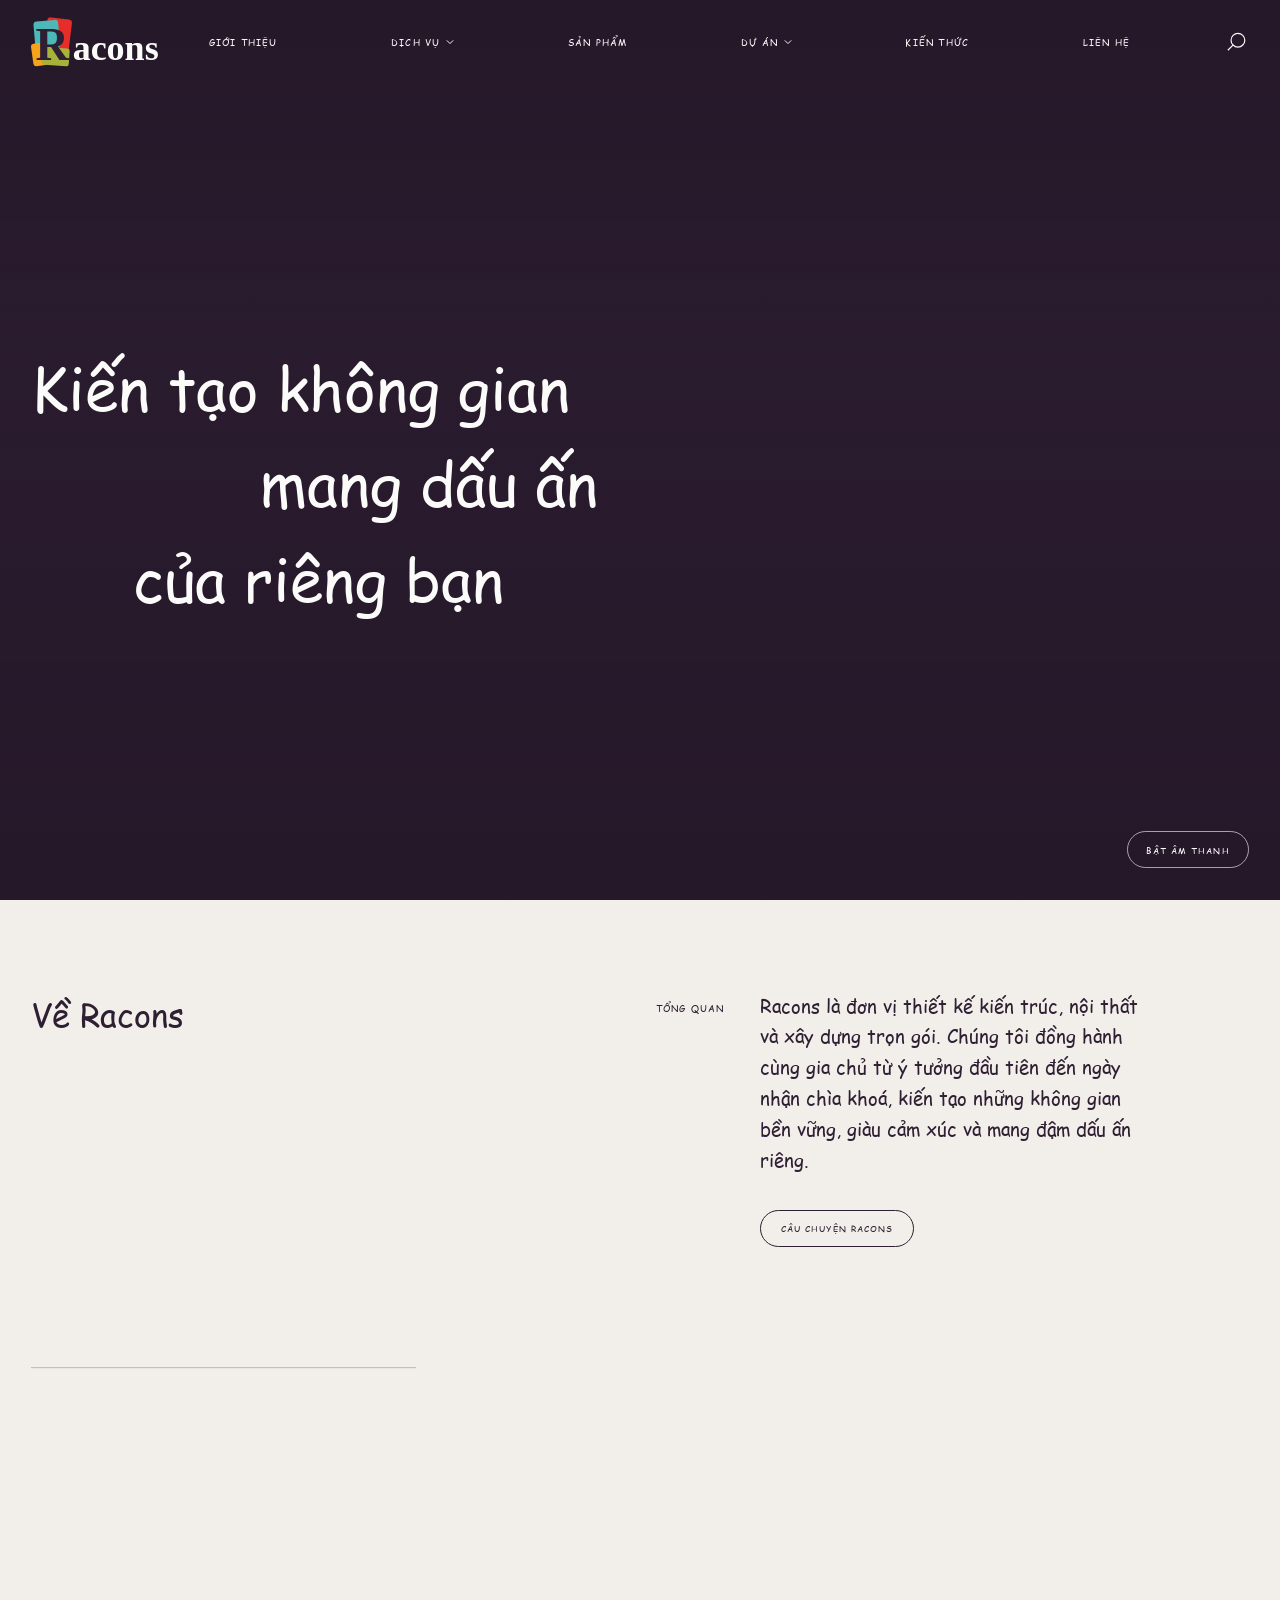
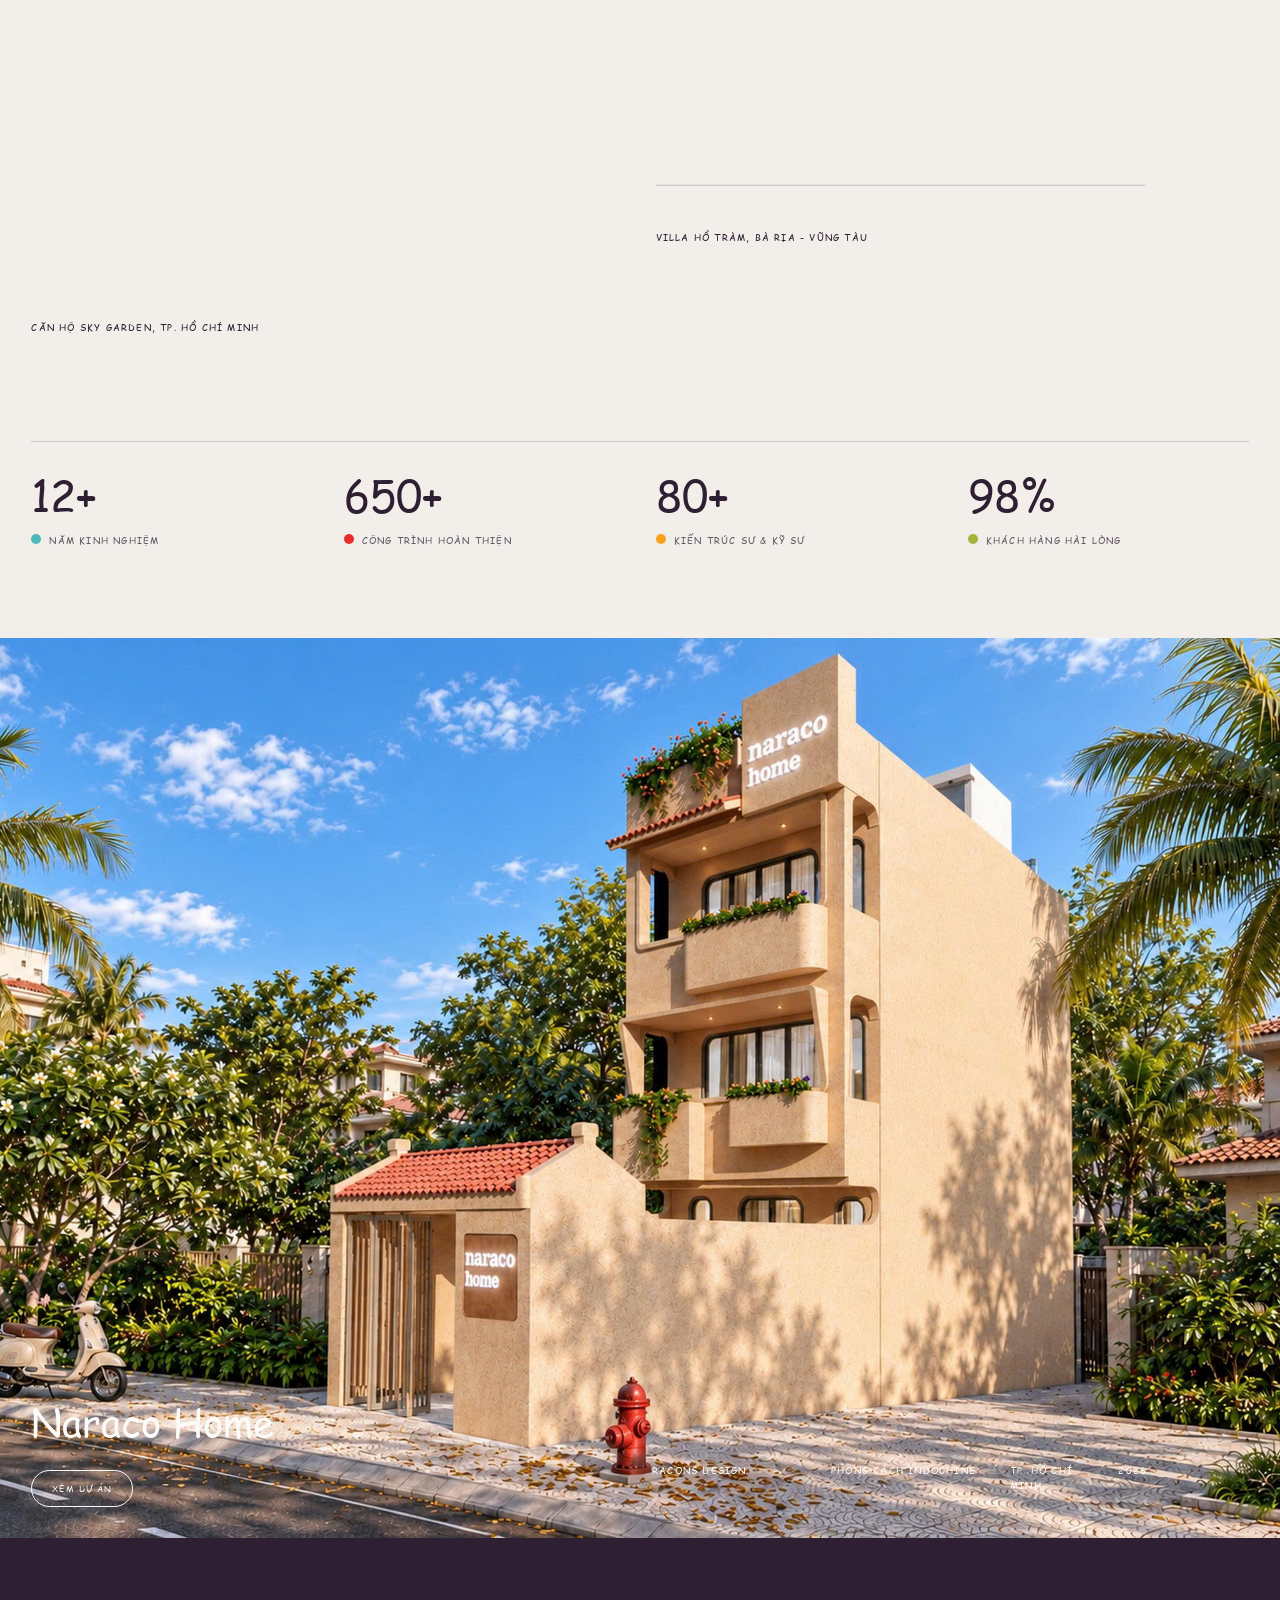
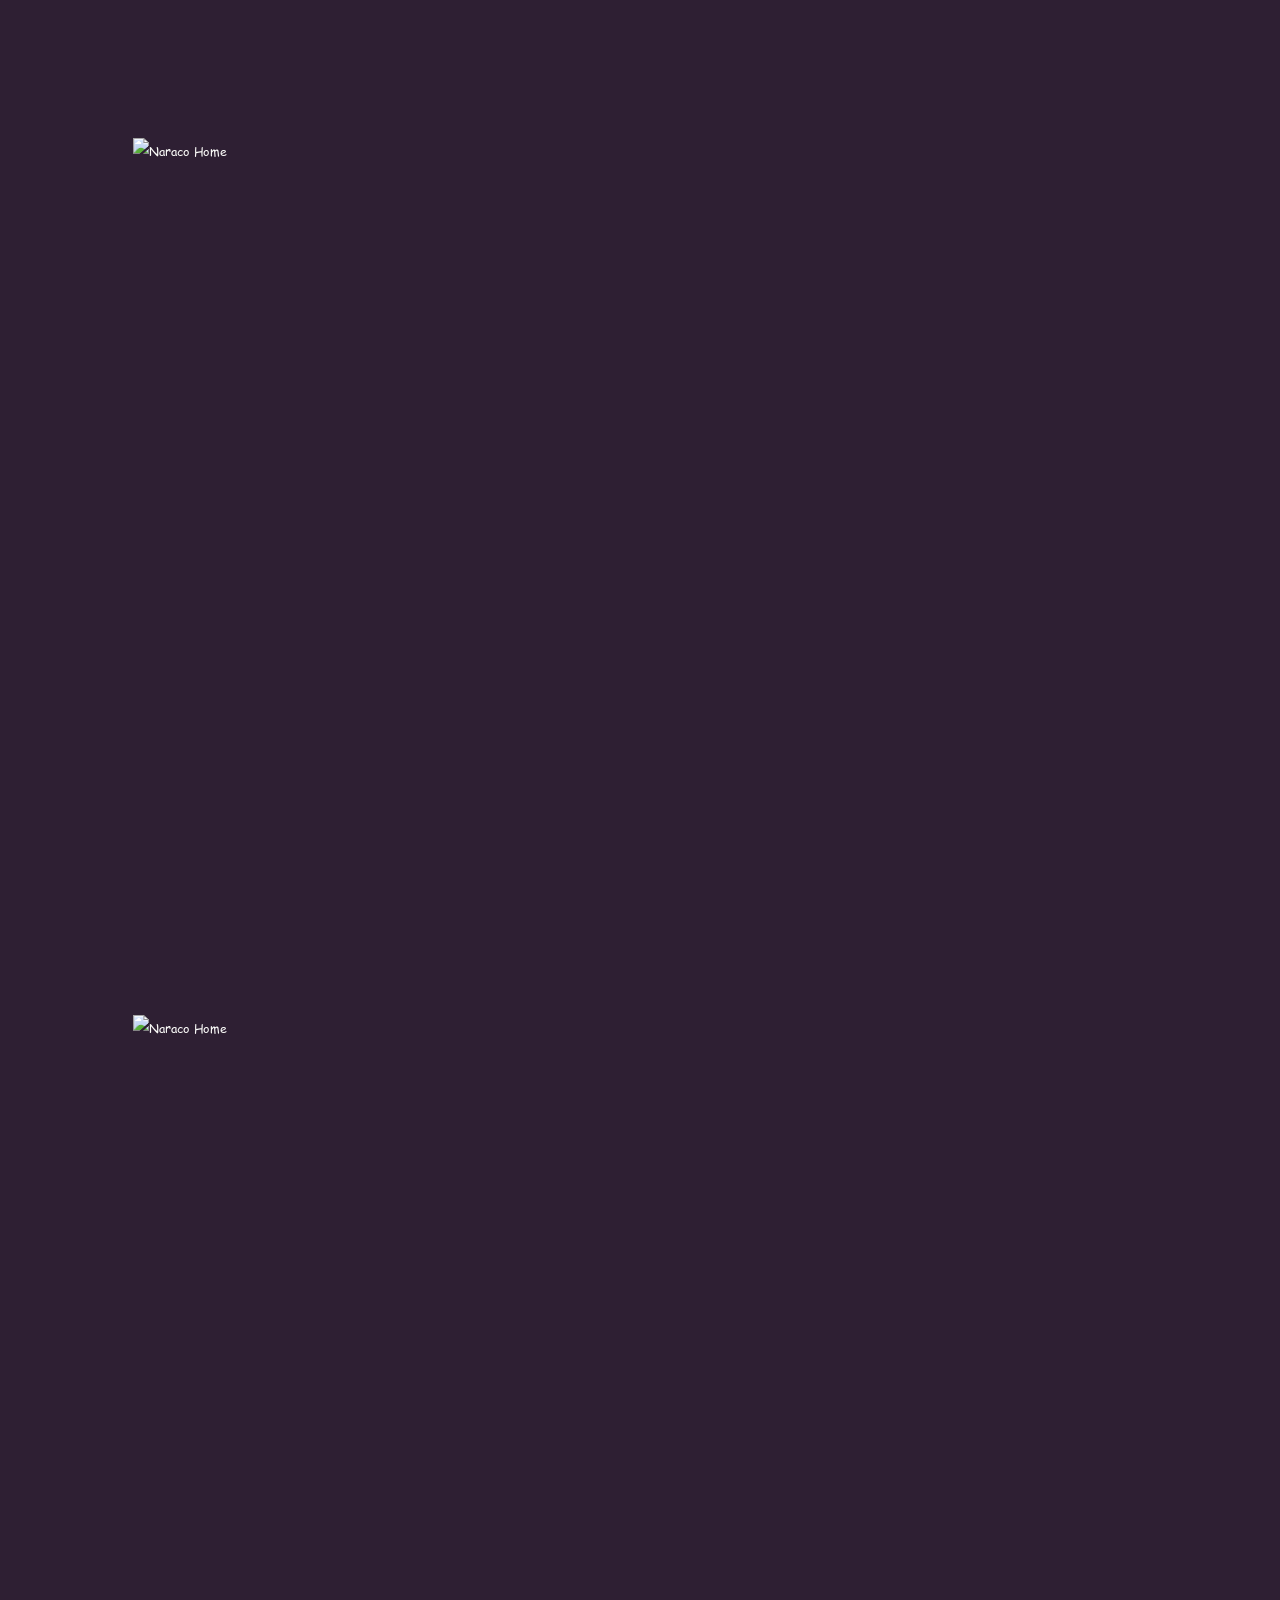
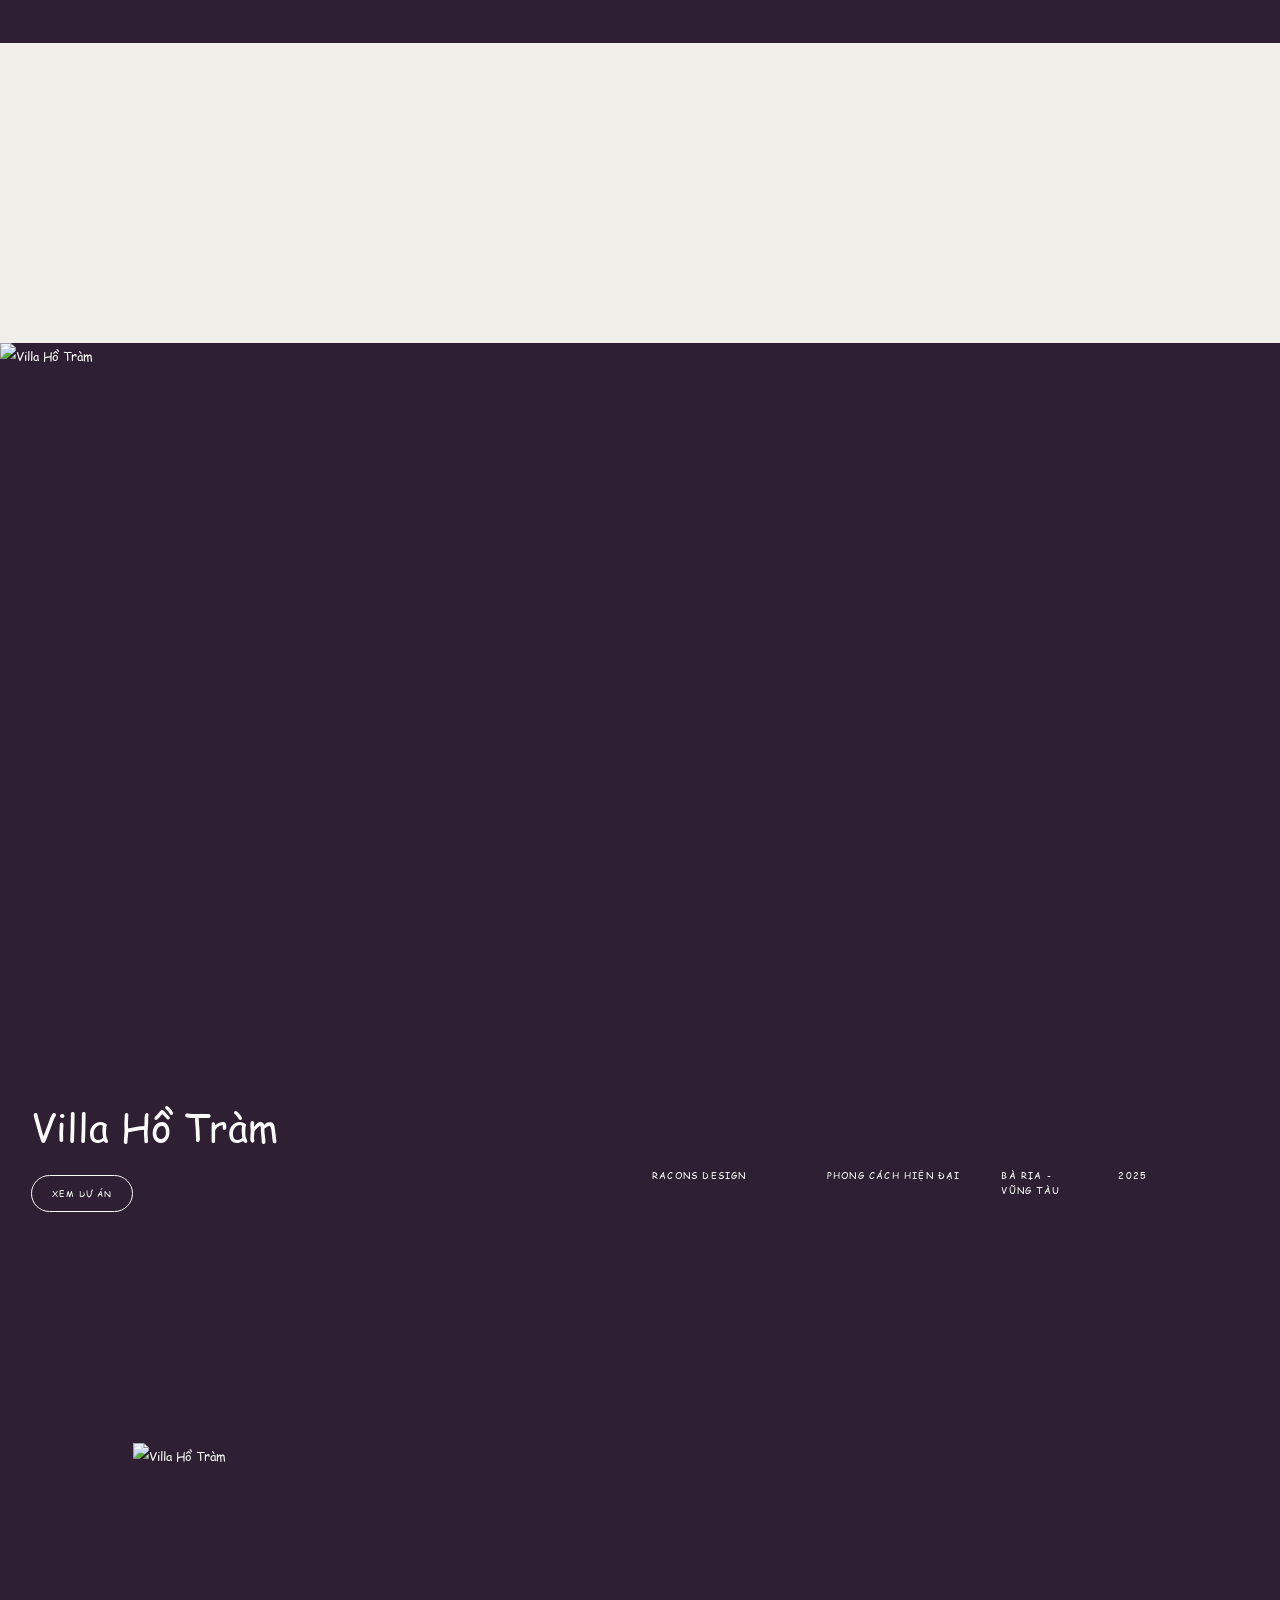
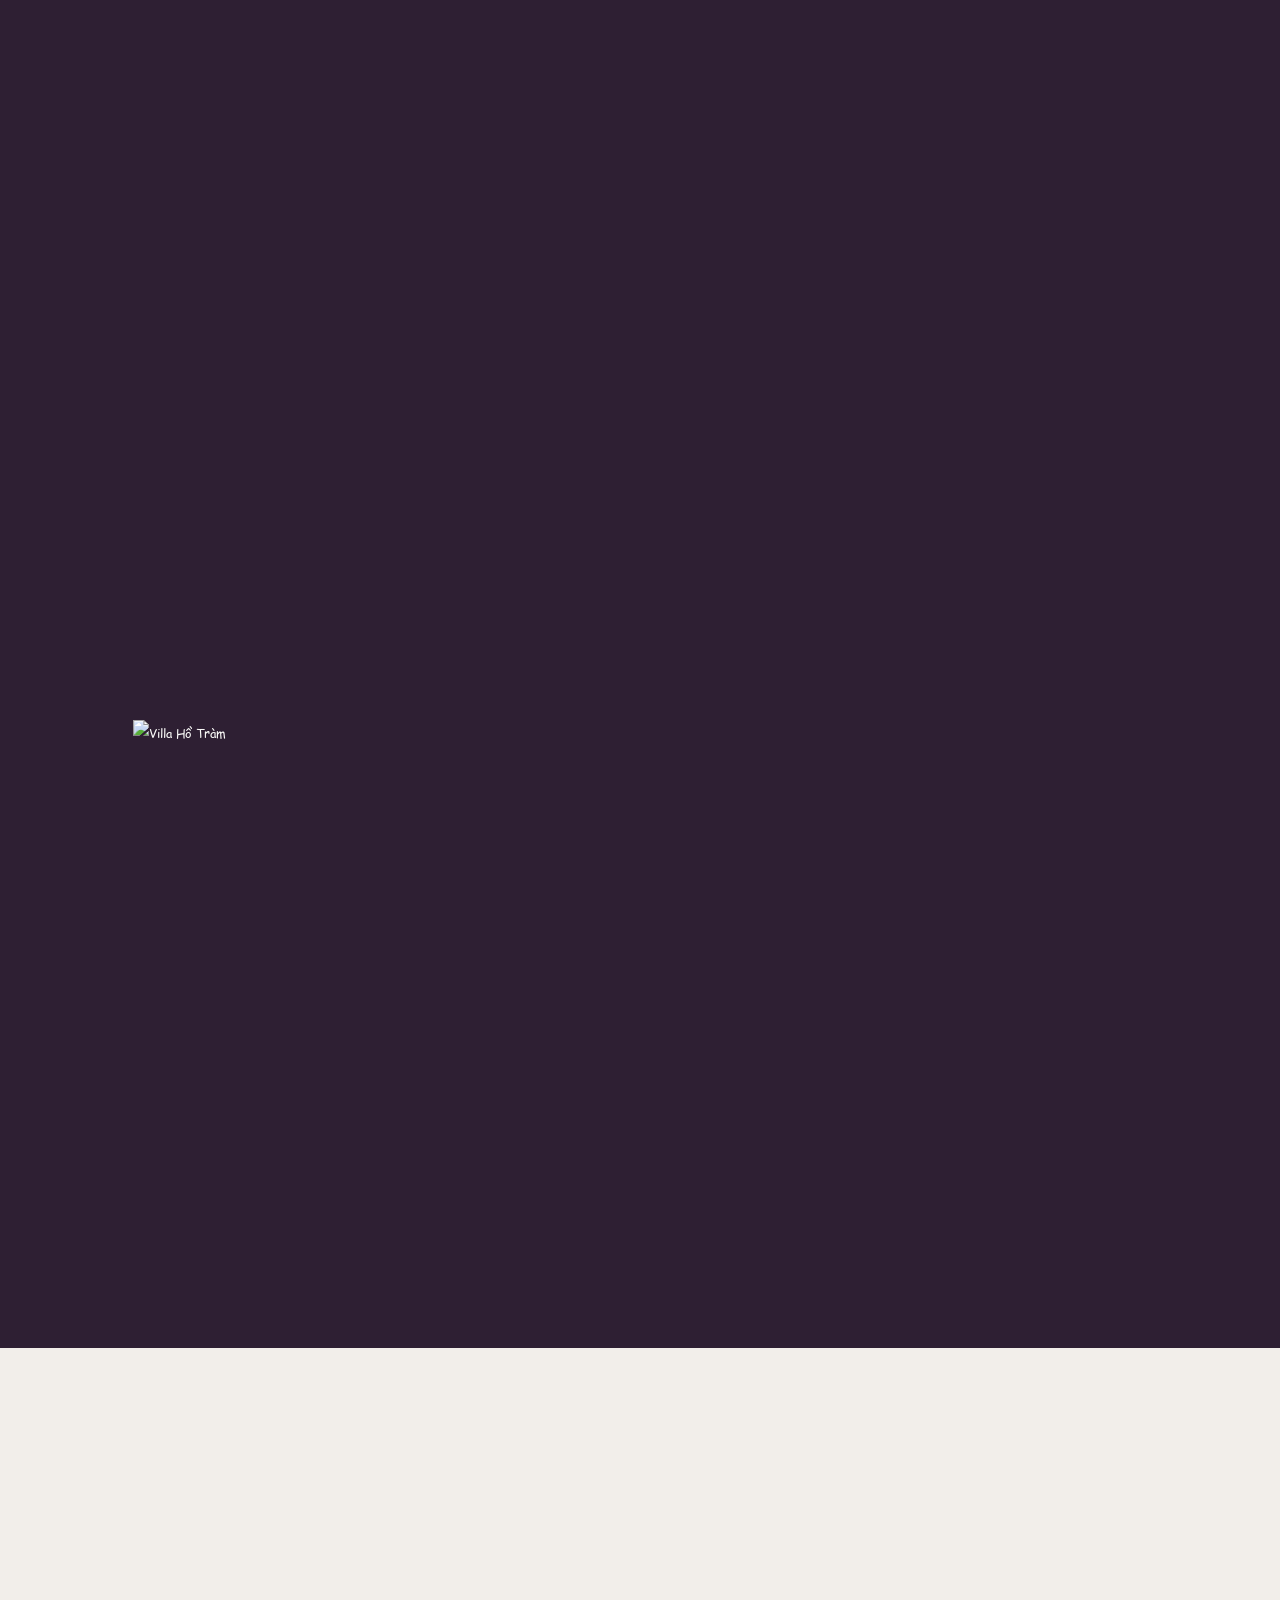
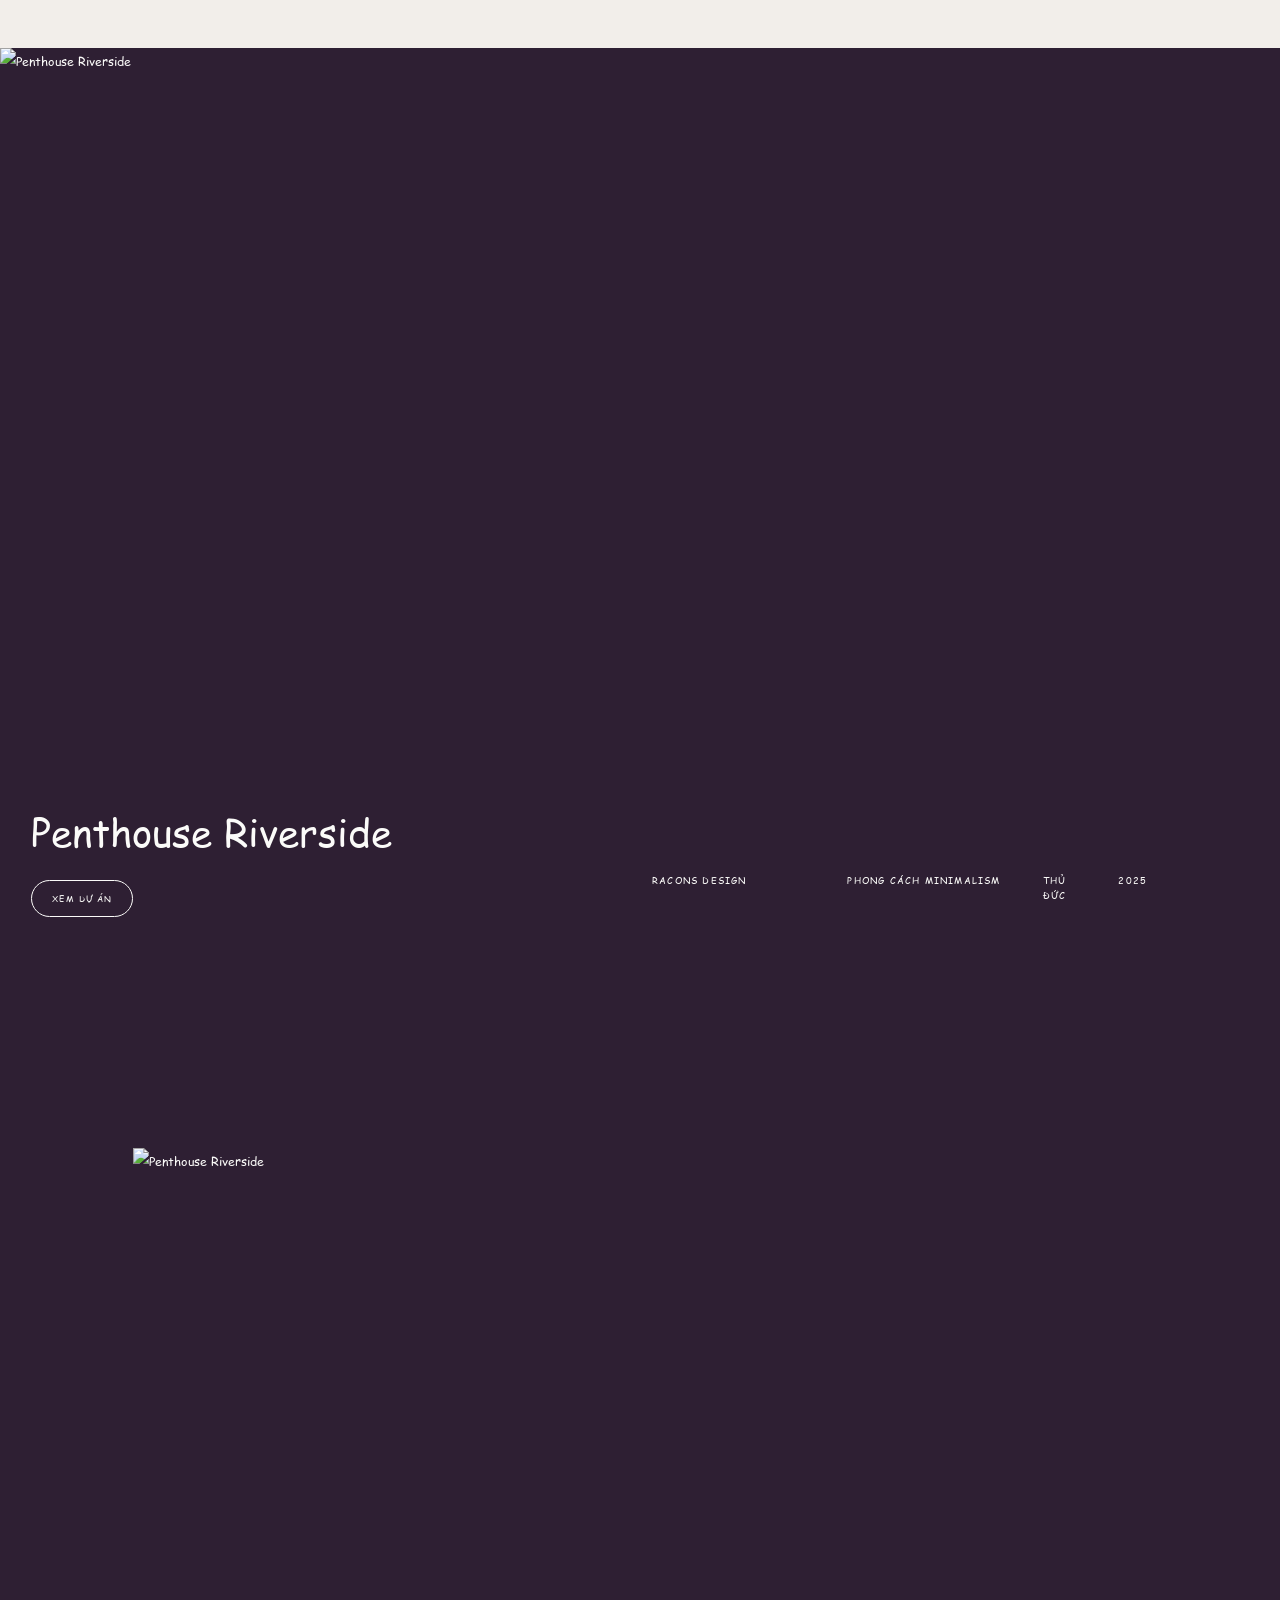
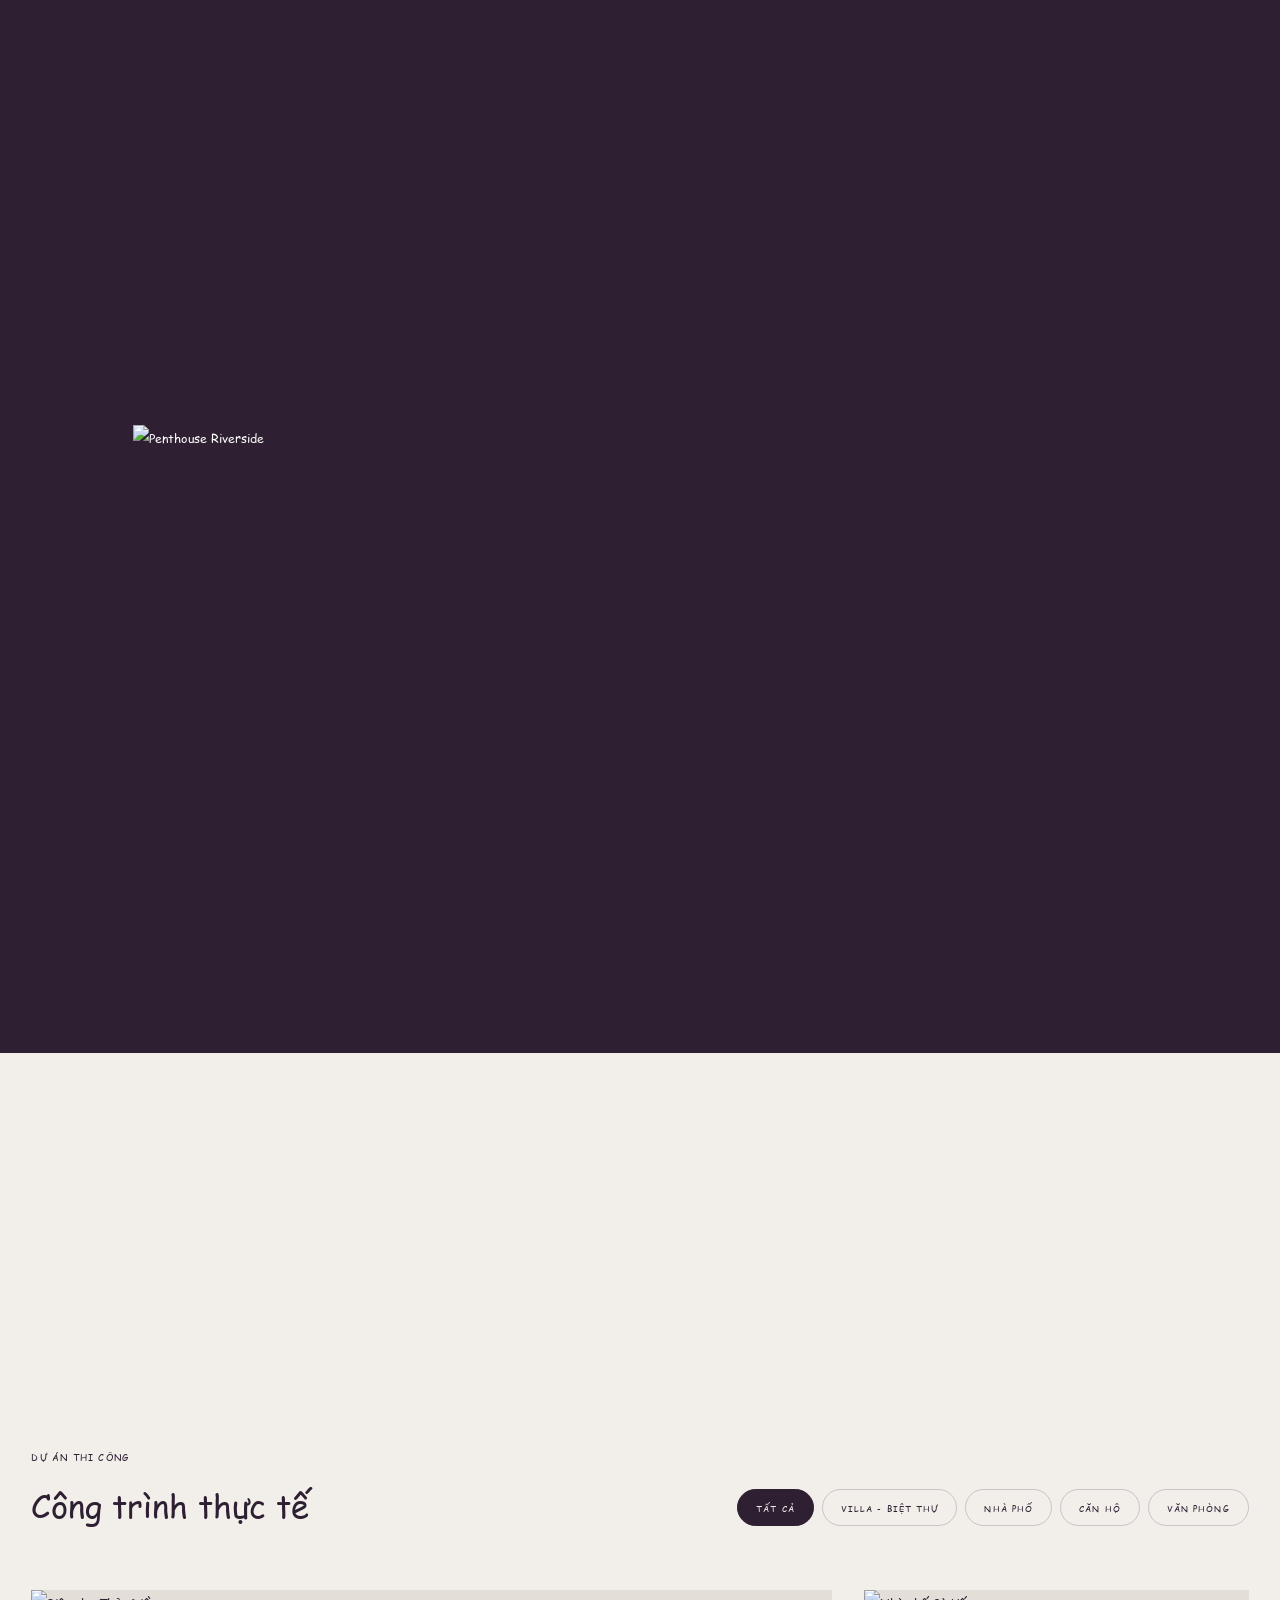
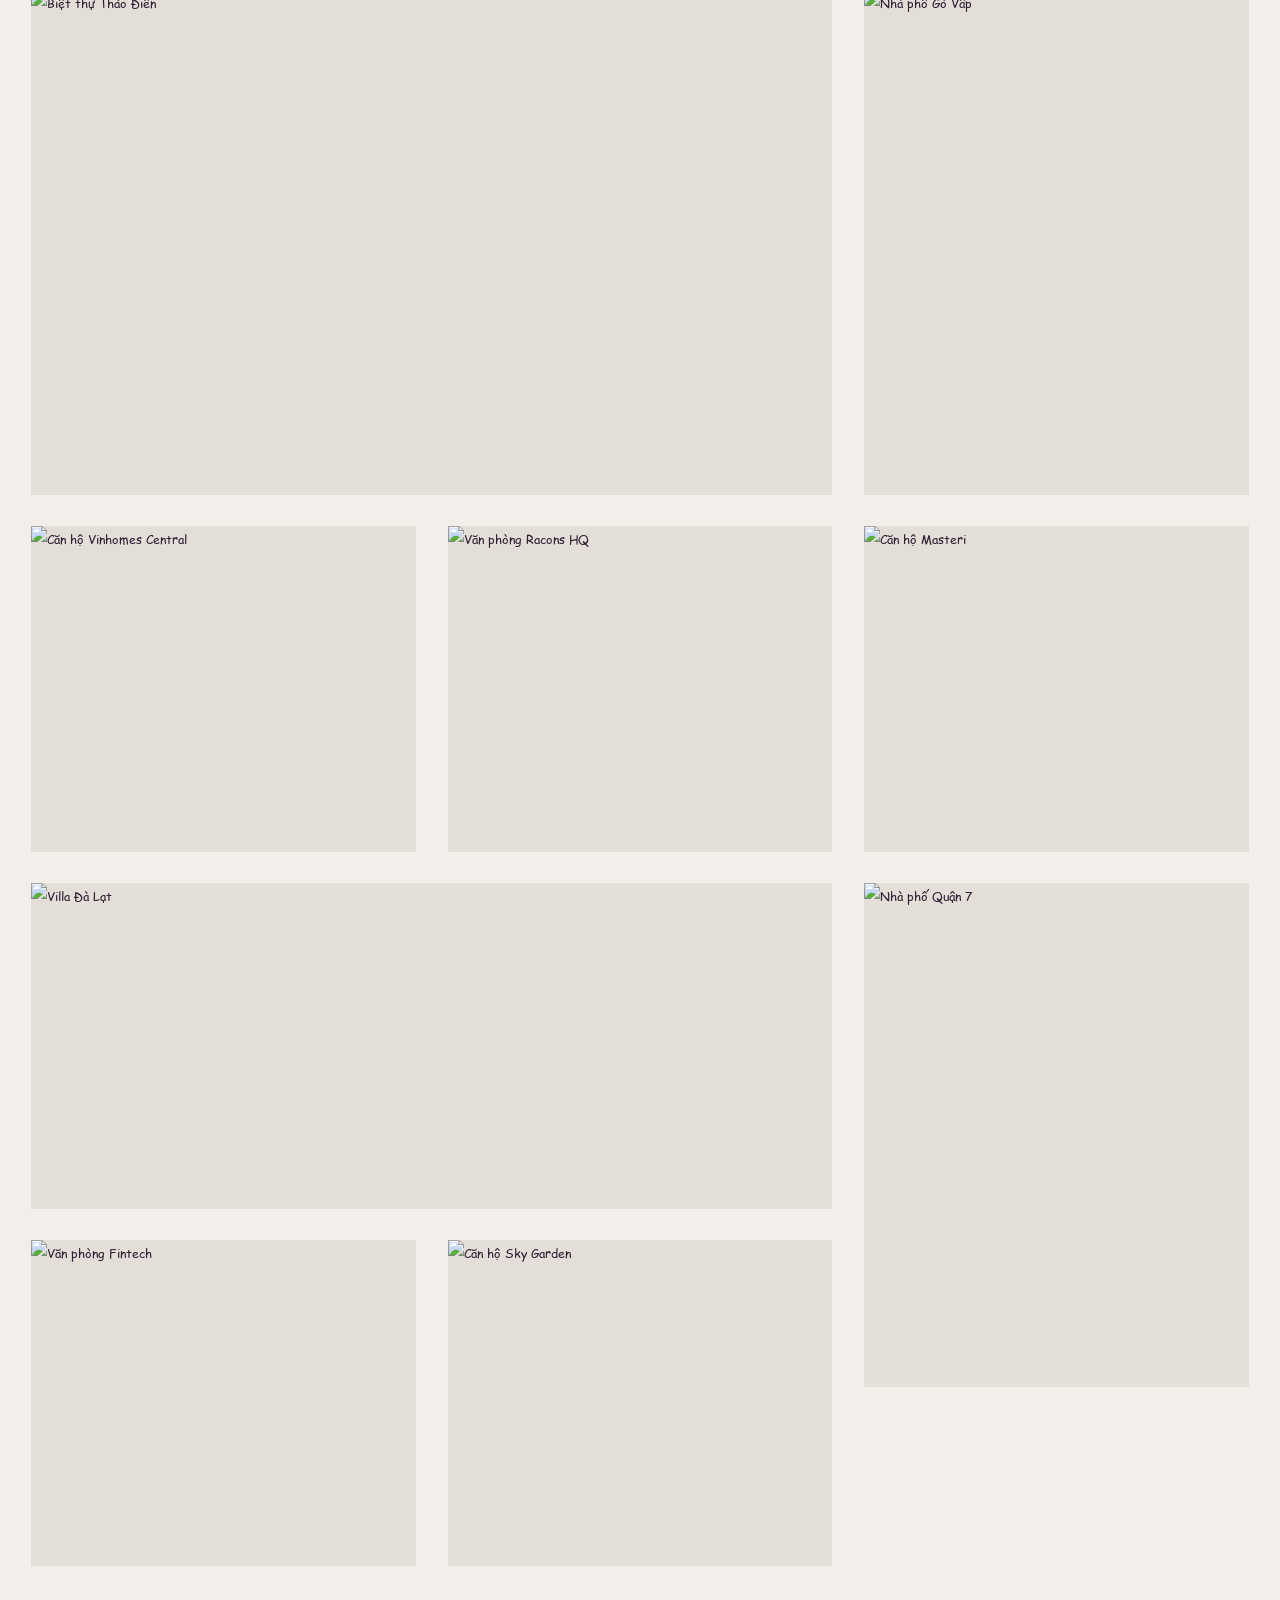
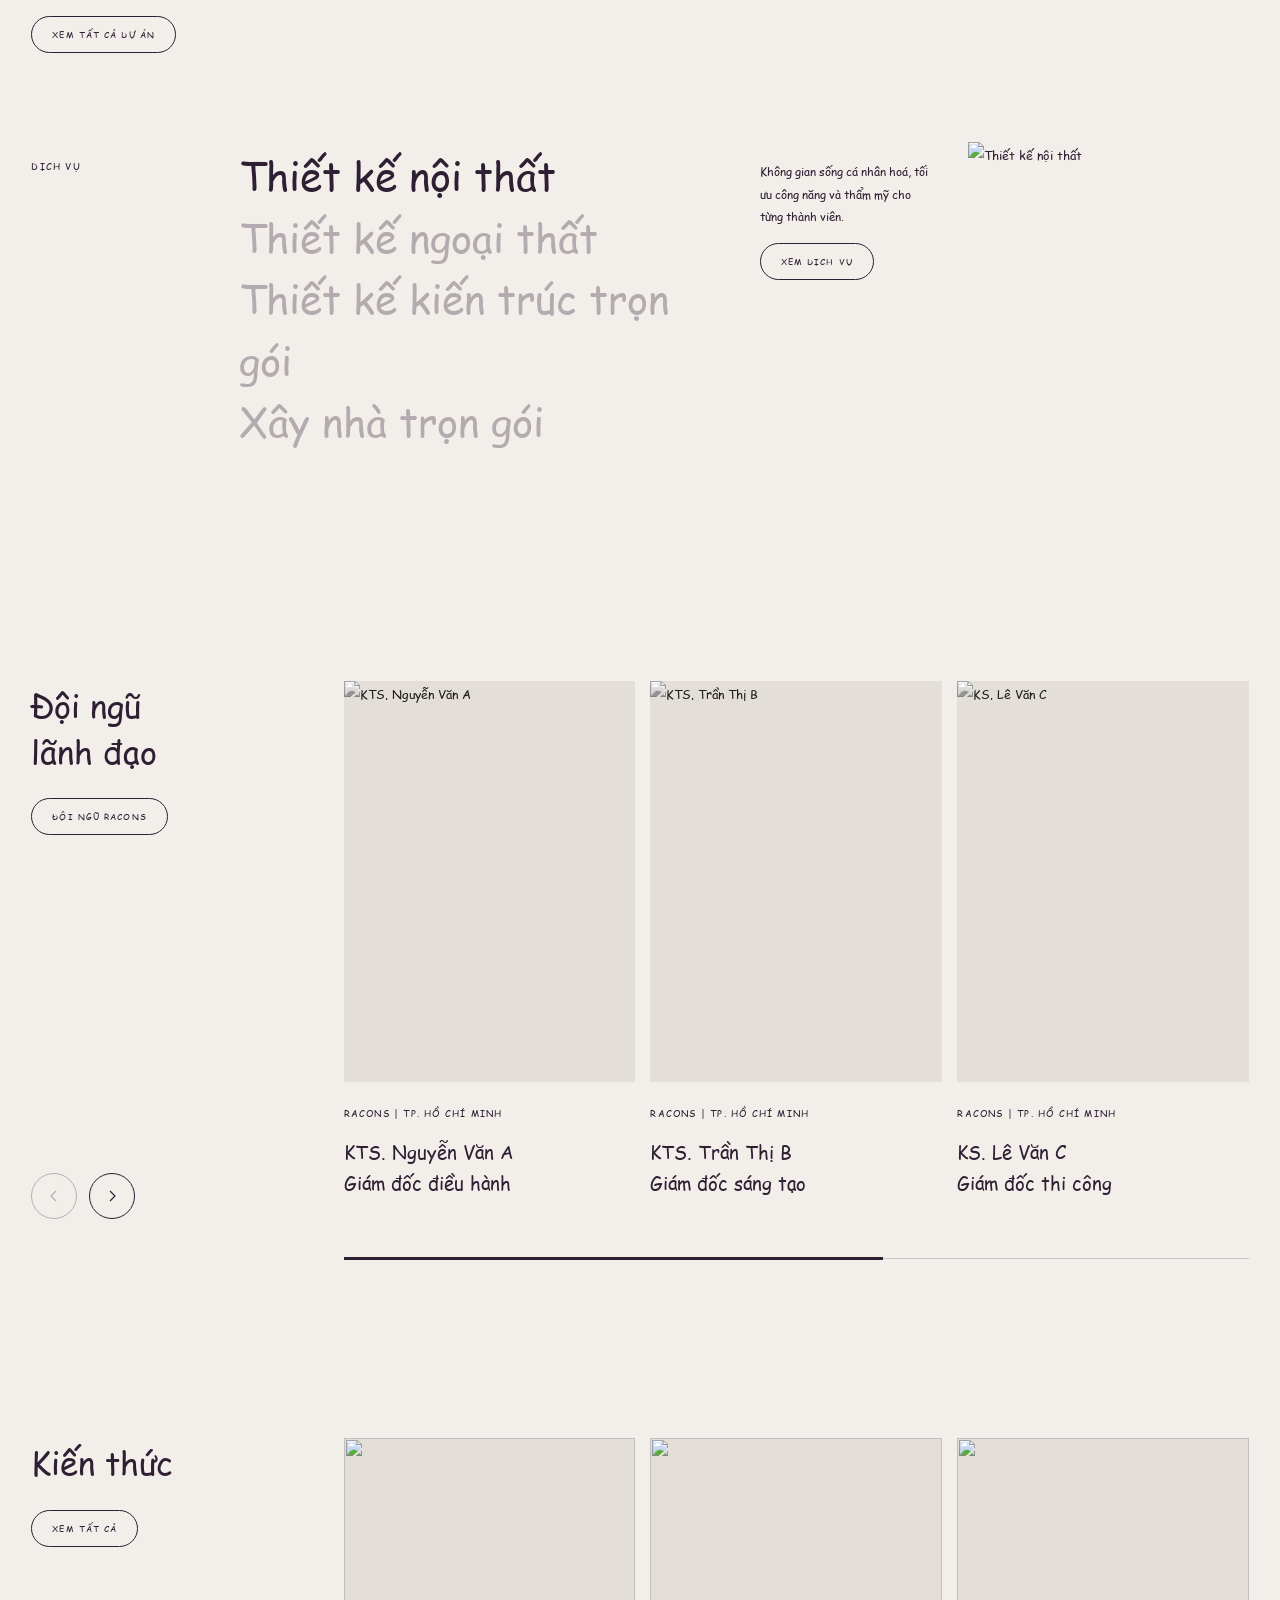
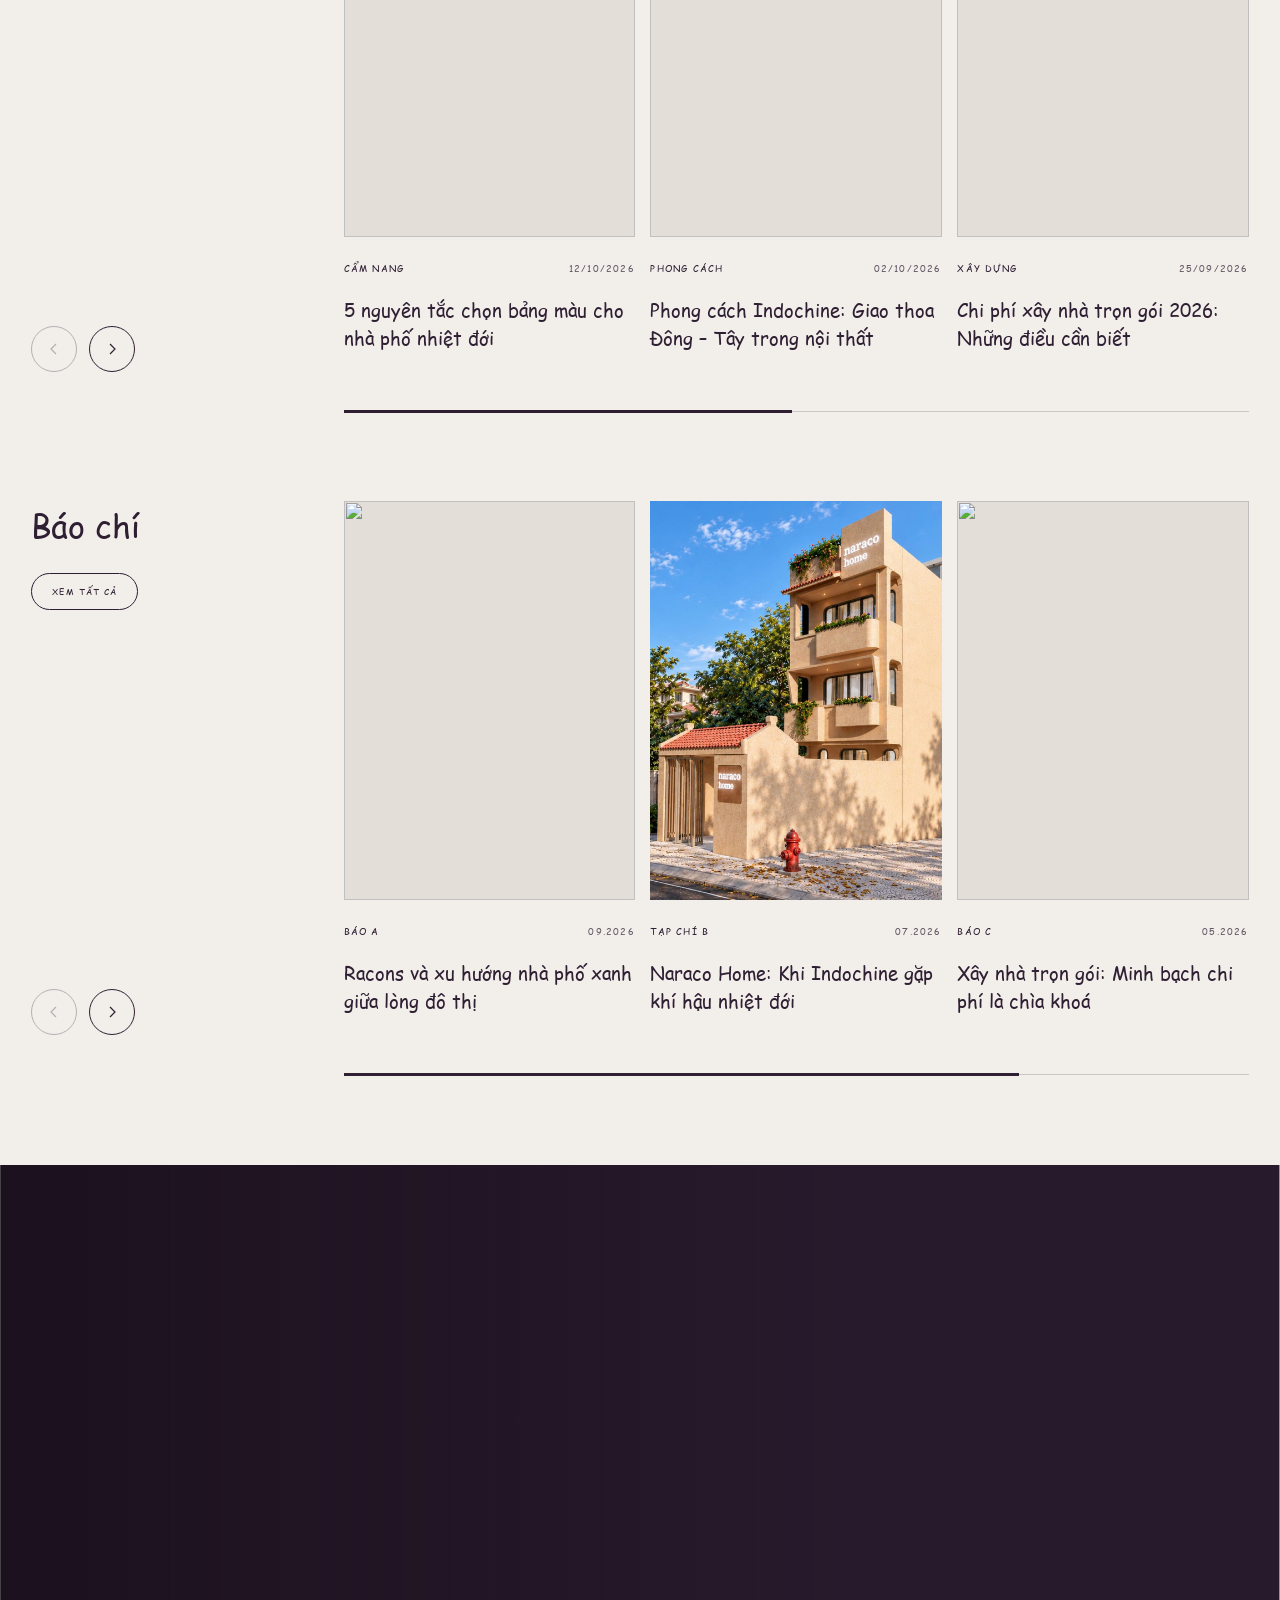
==== commit f74966c1: "update" ====
--- a/index.html
+++ b/index.html
@@ -80,6 +80,20 @@
       <div class="wrap sp" id="signpost"></div>
     </section>
 
+    <!-- 5b. ĐỘI NGŨ — slider chân dung -->
+    <section class="pad-t pad-b" id="doi-ngu">
+      <div class="wrap ps" data-slider="team">
+        <div class="ps__side">
+          <div><h2 class="h-lg">Đội ngũ<br>lãnh đạo</h2><a class="btn" href="/gioi-thieu/#doi-ngu">Đội ngũ Racons</a></div>
+          <div class="ps__arrows"><button aria-label="Trước"></button><button aria-label="Sau"></button></div>
+        </div>
+        <div class="ps__main">
+          <div class="ps__track"></div>
+          <div class="ps__bar"><i></i></div>
+        </div>
+      </div>
+    </section>
+
     <!-- 6. BLOG -->
     <section class="pad-t pad-b">
       <div class="wrap ps" data-slider="posts">
--- a/assets/css/style.css
+++ b/assets/css/style.css
@@ -1,6 +1,32 @@
 /* ==========================================================
    RACONS — bố cục theo phong cách HBA, màu theo logo Racons
    ========================================================== */
+
+/* Font Comic Sans bản Việt hoá (SVN / VNF).
+   Comic Sans MS gốc thiếu dấu tiếng Việt (ơ, ư, ạ, ế...) nên chữ bị lẫn font.
+   Trình duyệt dùng font đã cài trên máy nếu có (local), nếu không sẽ tải file
+   trong /assets/fonts/ — chép file font vào đó để site hiển thị đúng trên mọi thiết bị. */
+@font-face {
+  font-family: "Racons Comic";
+  font-weight: 400;
+  font-style: normal;
+  font-display: swap;
+  src: local("SVN-Comic Sans MS"), local("SVN Comic Sans MS"), local("SVN-ComicSansMS"),
+       local("VNF-Comic Sans MS"), local("VNF Comic Sans MS"), local("VNF-ComicSansMS"),
+       url("/assets/fonts/SVN-ComicSansMS.woff2") format("woff2"),
+       url("/assets/fonts/SVN-ComicSansMS.ttf") format("truetype");
+}
+@font-face {
+  font-family: "Racons Comic";
+  font-weight: 700;
+  font-style: normal;
+  font-display: swap;
+  src: local("SVN-Comic Sans MS Bold"), local("SVN Comic Sans MS Bold"), local("SVN-ComicSansMS-Bold"),
+       local("VNF-Comic Sans MS Bold"), local("VNF Comic Sans MS Bold"), local("VNF-ComicSansMS-Bold"),
+       url("/assets/fonts/SVN-ComicSansMS-Bold.woff2") format("woff2"),
+       url("/assets/fonts/SVN-ComicSansMS-Bold.ttf") format("truetype");
+}
+
 :root {
   /* màu logo */
   --red: #E62D2A;
@@ -18,7 +44,7 @@
   --white: #FBFBF9;
   --line: rgba(46, 31, 51, .2);
 
-  --font: "Comic Sans MS", "Comic Sans", "Chalkboard SE", "Comic Neue", cursive;
+  --font: "Racons Comic", "SVN-Comic Sans MS", "VNF Comic Sans MS", "Comic Sans MS", "Comic Sans", "Chalkboard SE", cursive;
   --gutter: clamp(16px, 2.45vw, 35px);
   --col: calc((100vw - var(--gutter) * 2) / 12);
   --header-h: 84px;
@@ -330,6 +356,10 @@
 .ps__row { display: flex; justify-content: space-between; gap: 12px; margin-top: 22px; font-size: 12px; letter-spacing: .1em; text-transform: uppercase; }
 .ps__row time { color: var(--ink-soft); }
 .ps__card h3 { font-size: clamp(20px, 1.85vw, 26px); line-height: 1.18; margin-top: 18px; }
+/* thẻ đội ngũ: chân dung đen trắng, tên + chức danh cùng cỡ chữ */
+.ps__card--team .ph { aspect-ratio: 441 / 607; }
+.ps__card--team img { filter: grayscale(1) contrast(1.05); }
+.ps__card--team h3 { margin-top: 14px; line-height: 1.3; }
 .ps__bar { position: relative; height: 1px; background: var(--line); margin-top: 60px; }
 .ps__bar i { position: absolute; top: -1px; height: 3px; left: 0; width: 20%; background: var(--ink); transition: left .3s, width .3s; }
 @media (max-width: 960px) {
